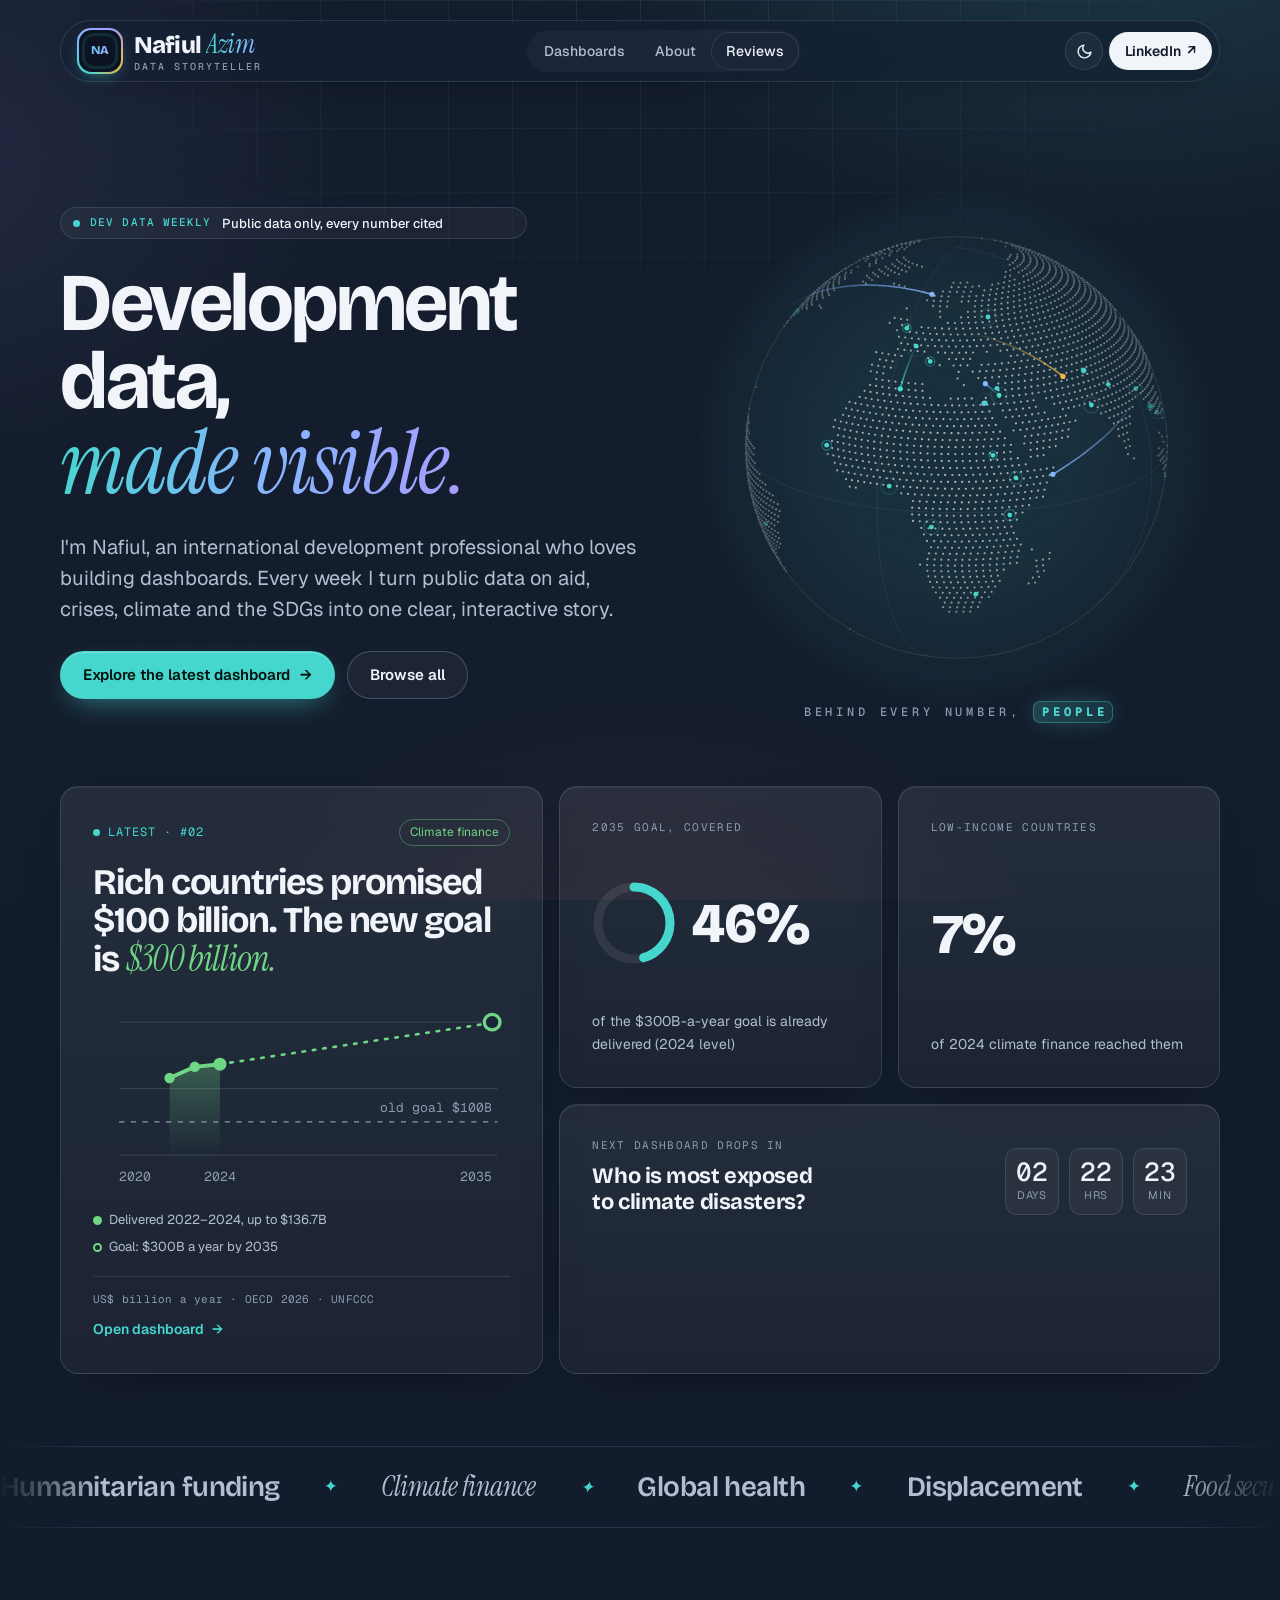
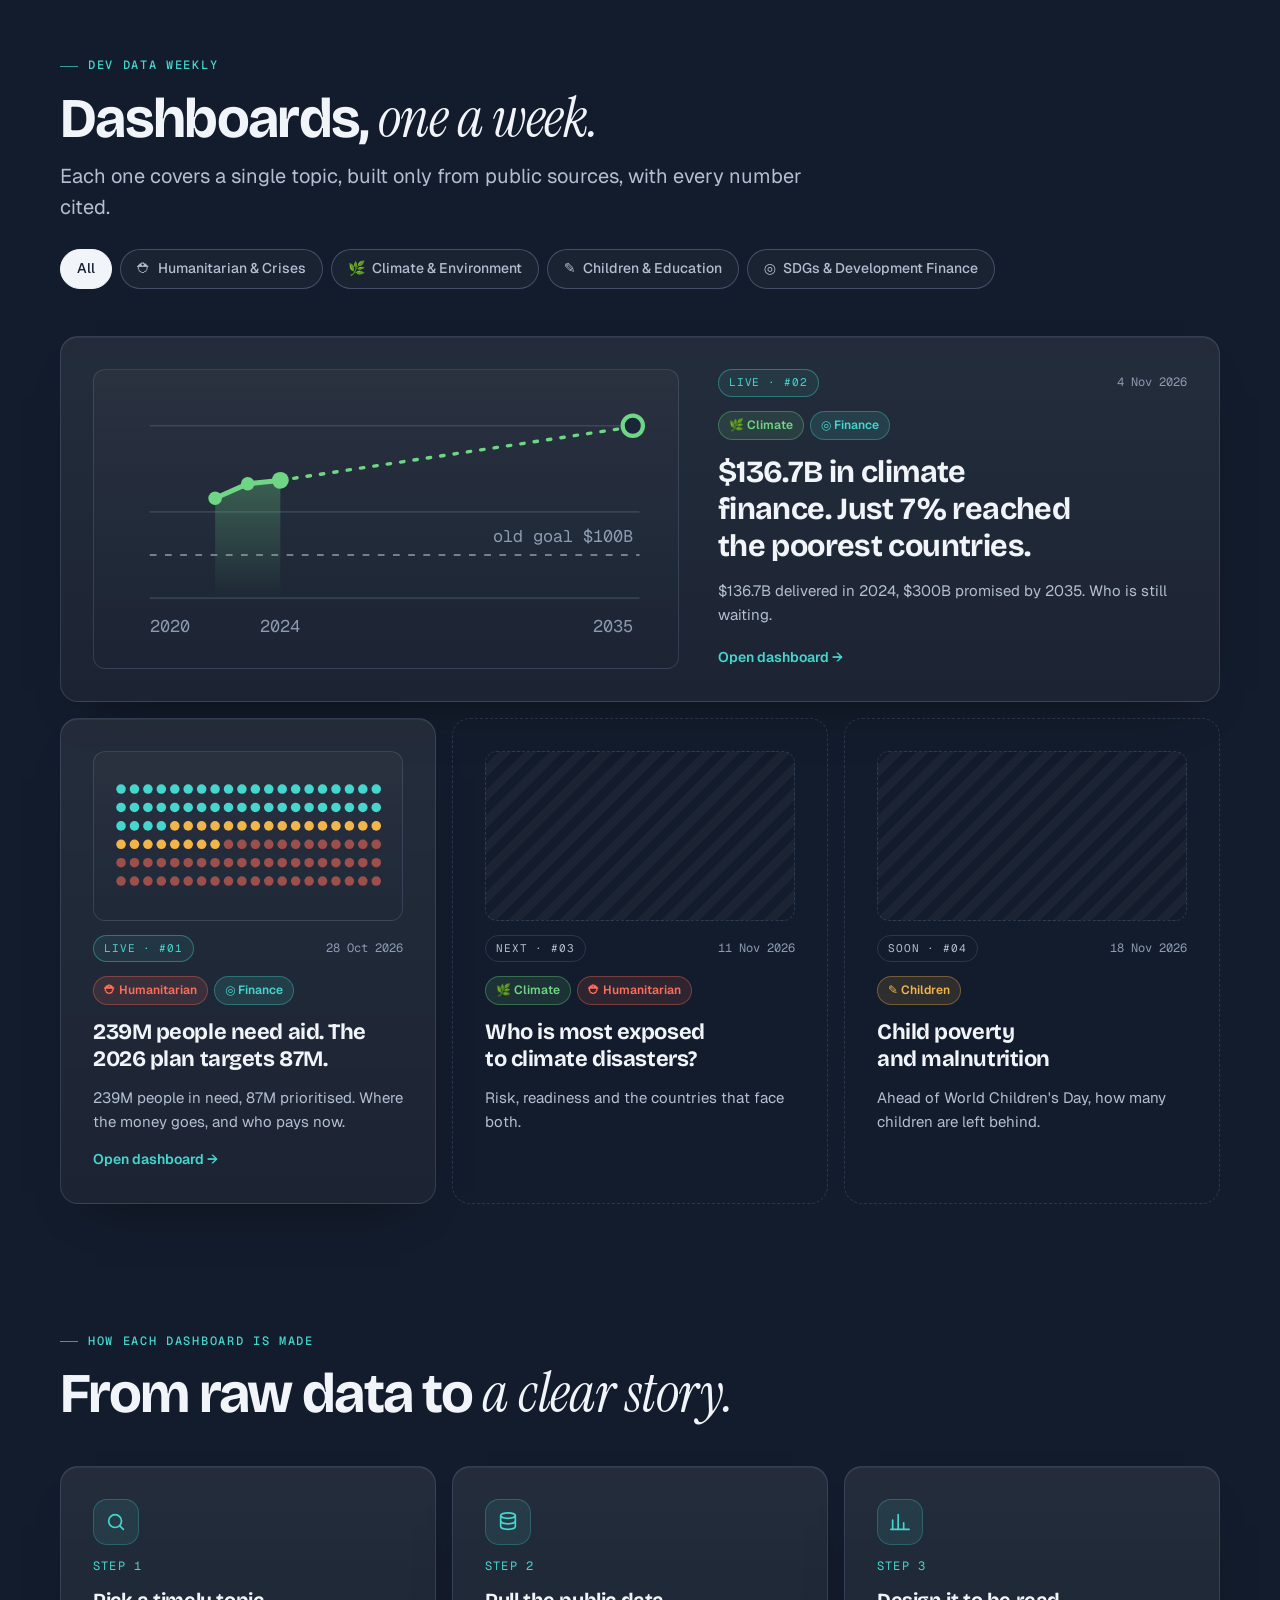
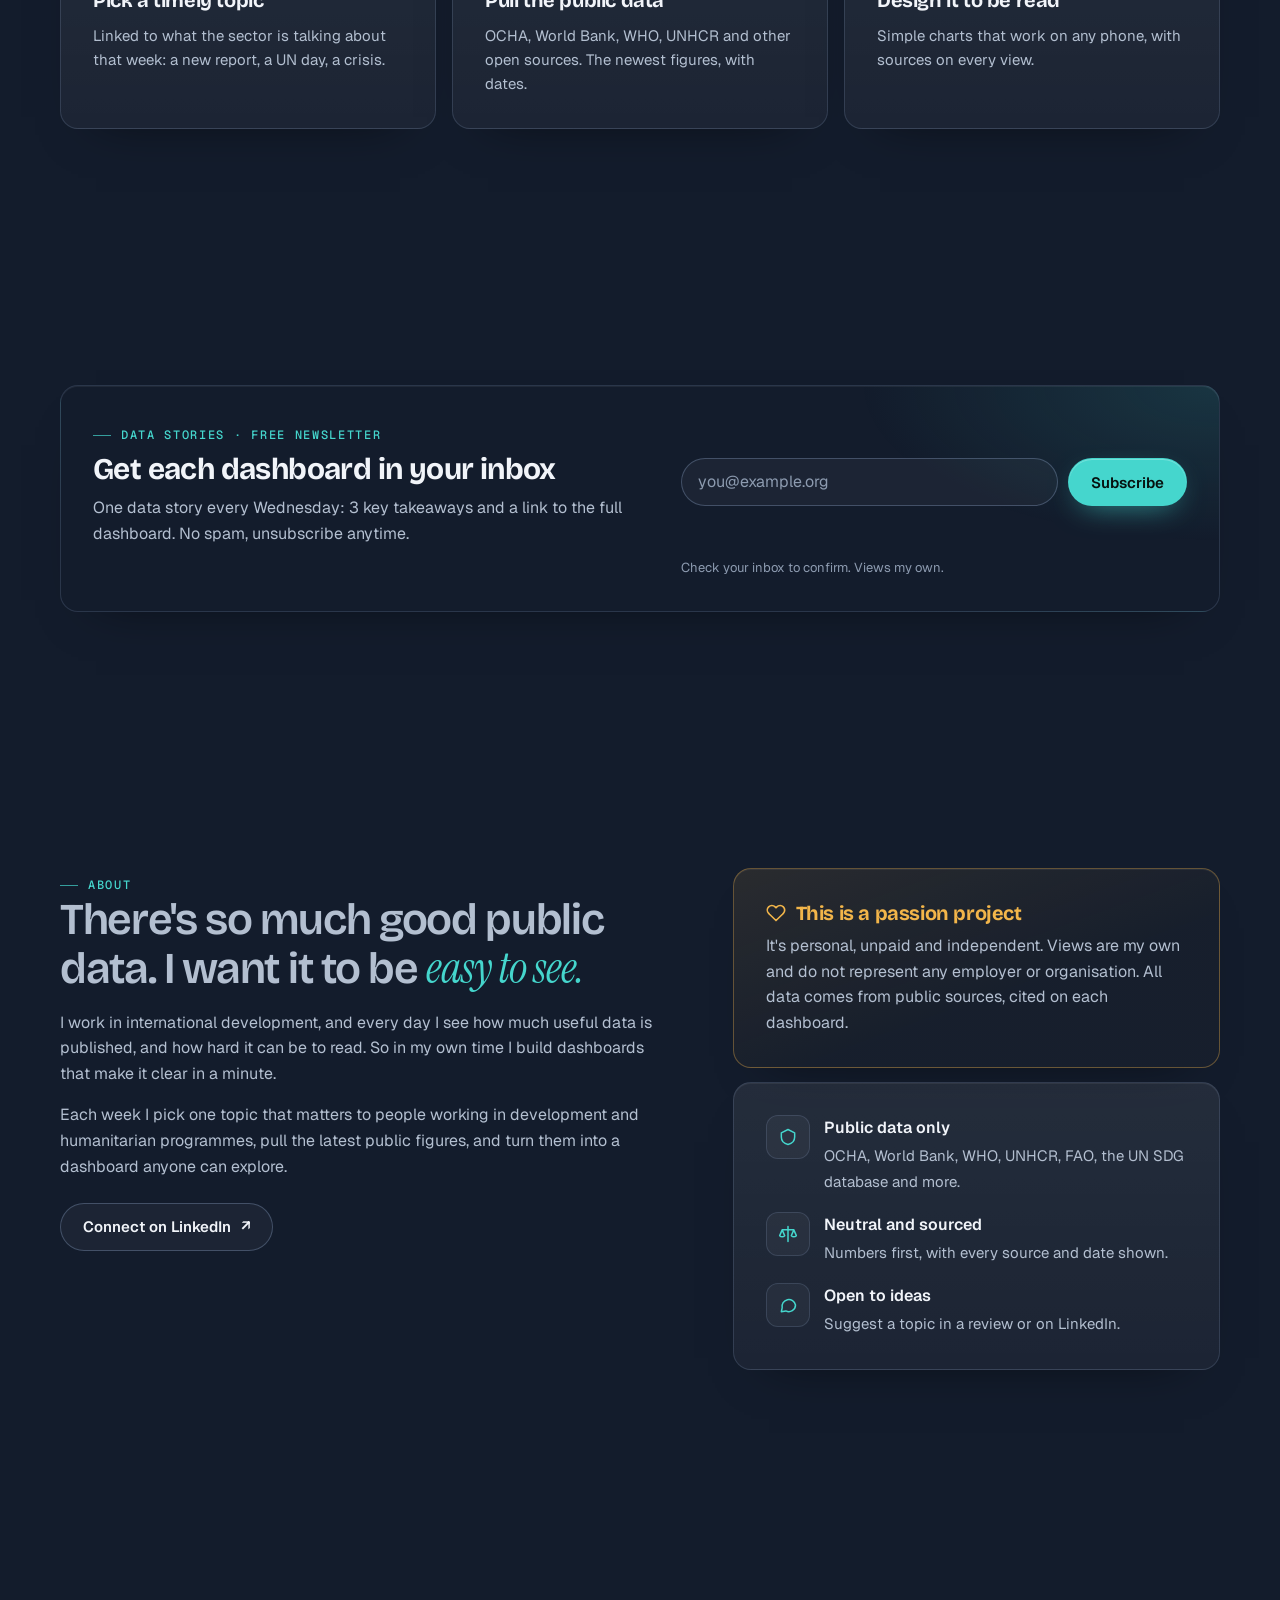
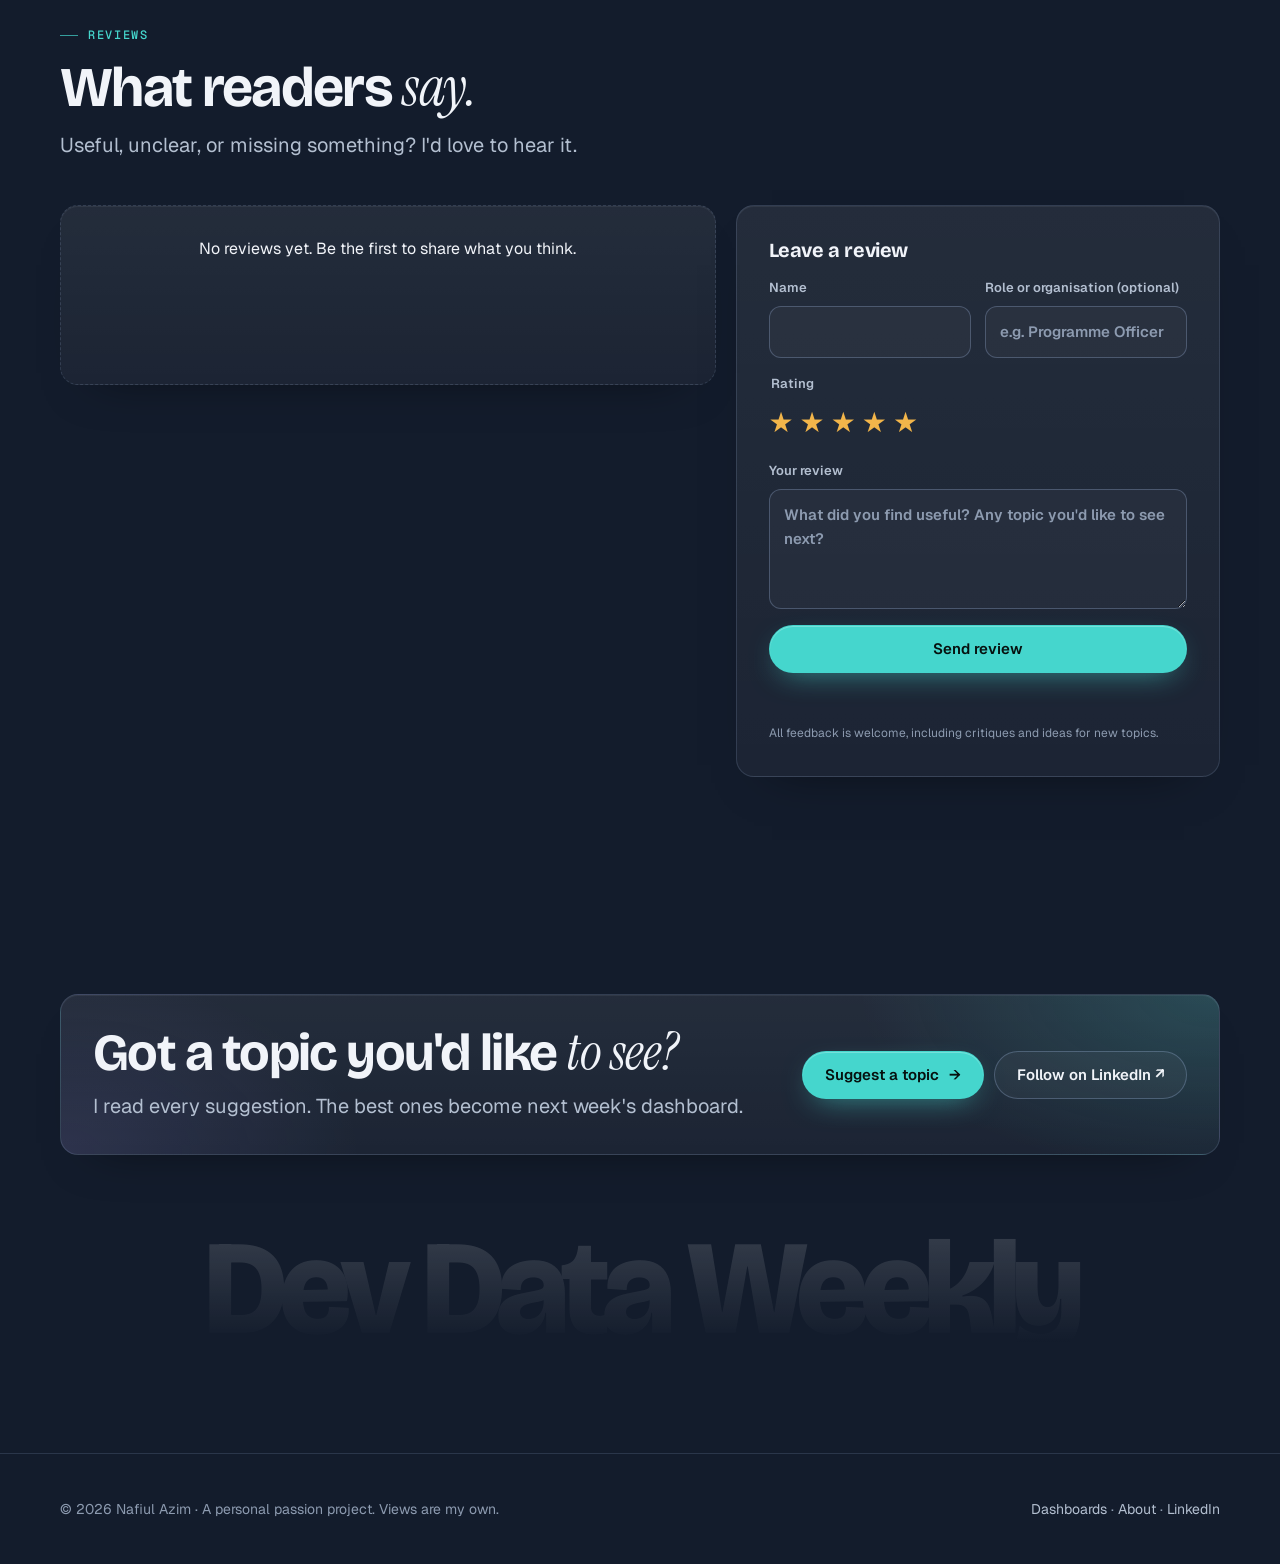
==== index.html @ 7c4d33ea "Make dashboard titles state the finding; new #02 preview image; title rule in README Co-Authored-By:" ====
<!doctype html>
<html lang="en">
<head>
<meta charset="utf-8">
<meta name="viewport" content="width=device-width,initial-scale=1,viewport-fit=cover">
<title>Nafiul Azim · Development Data Storyteller</title>
<link rel="icon" href="/favicon.ico?v=2" sizes="any">
<link rel="icon" href="/assets/icons/favicon.svg?v=2" type="image/svg+xml">
<link rel="icon" href="/assets/icons/favicon-32.png?v=2" type="image/png" sizes="32x32">
<link rel="apple-touch-icon" href="/assets/icons/apple-touch-icon.png?v=2">
<link rel="manifest" href="/site.webmanifest">
<meta name="description" content="Nafiul Azim's passion project: interactive dashboards that turn global development and humanitarian data into clear stories.">
<meta property="og:title" content="Nafiul Azim · Development data, made visible">
<meta property="og:description" content="A passion project: one interactive dashboard every week on global development and humanitarian data.">
<meta property="og:type" content="website">
<meta property="og:url" content="https://nafiulazim.com/">
<link rel="canonical" href="https://nafiulazim.com/">
<meta property="og:site_name" content="Nafiul Azim · Dev Data Weekly">
<meta property="og:image" content="https://nafiulazim.com/assets/og-home.jpg">
<meta property="og:image:type" content="image/jpeg"><meta property="og:image:width" content="2400"><meta property="og:image:height" content="1260">
<meta property="og:image:alt" content="Dev Data Weekly by Nafiul Azim: development data, made visible.">
<meta name="author" content="Nafiul Azim">
<meta name="twitter:card" content="summary_large_image">
<meta name="twitter:title" content="Nafiul Azim · Development data, made visible">
<meta name="twitter:description" content="One interactive dashboard every week on global development and humanitarian data.">
<meta name="twitter:image" content="https://nafiulazim.com/assets/og-home.jpg">
<meta name="theme-color" content="#131c2c">
<script>(function(){var t=null;try{t=localStorage.getItem("theme")}catch(e){}document.documentElement.setAttribute("data-theme",t==="light"?"light":"dark")})()</script>
<link rel="preconnect" href="https://fonts.googleapis.com"><link rel="preconnect" href="https://fonts.gstatic.com" crossorigin>
<link rel="stylesheet" href="https://fonts.googleapis.com/css2?family=Bricolage+Grotesque:opsz,wght@12..96,500;12..96,700;12..96,800&family=Geist:wght@400;500;600;700&family=Geist+Mono:wght@400;500&family=Instrument+Serif:ital@0;1&display=swap">
<link rel="stylesheet" href="/assets/site.css?v=28">
<style>
/* ---------- hero ---------- */
.hero{position:relative;padding-block:clamp(56px,9vw,112px) clamp(40px,6vw,72px)}
#net{position:absolute;inset:0;width:100%;height:100%;z-index:-1;opacity:.5;mask-image:linear-gradient(180deg,#000 40%,transparent);-webkit-mask-image:linear-gradient(180deg,#000 40%,transparent)}
.hero-copy{display:grid;gap:26px;max-width:900px}
.hero h1 .w{display:inline-block;overflow:hidden;vertical-align:top;padding-bottom:.08em;margin-bottom:-.08em}
.hero h1 .w>span{display:inline-block}
.js .hero h1 .w>span{transform:translateY(110%);animation:rise 1.1s var(--ease) forwards;animation-delay:calc(var(--i) * 70ms + 100ms)}
@keyframes rise{to{transform:none}}
.hero h1 .serif{font-size:1.08em;padding-right:.04em}
.js .hero .fade{opacity:0;animation:fadeup .9s var(--ease) forwards;animation-delay:.65s}
.js .hero .fade.f2{animation-delay:.8s}
@keyframes fadeup{from{opacity:0;transform:translateY(14px)}to{opacity:1;transform:none}}
.hero-actions{display:flex;flex-wrap:wrap;gap:12px}
.hero-top{display:grid;grid-template-columns:minmax(0,1.05fr) minmax(0,.95fr);gap:clamp(24px,4vw,56px);align-items:center}
.globe-wrap{margin:0;position:relative;display:grid;gap:10px;justify-items:center}
#globe{width:100%;max-width:560px;aspect-ratio:1}
.globe-wrap figcaption{justify-self:center;text-align:center;font-family:var(--mono);font-size:12px;font-weight:500;letter-spacing:.32em;text-transform:uppercase;margin-top:-18px;padding-left:.32em;
  background:linear-gradient(90deg,var(--dim) 0%,var(--dim) 35%,var(--teal) 45%,var(--sky) 50%,var(--amber) 55%,var(--dim) 65%,var(--dim) 100%);background-size:250% 100%;
  -webkit-background-clip:text;background-clip:text;color:transparent;animation:shimmer 4.5s linear infinite}
.globe-wrap figcaption b{font-weight:700;color:var(--teal);-webkit-text-fill-color:var(--teal);padding:3px 6px 3px 9px;margin-left:2px;border-radius:7px;
  box-shadow:inset 0 0 0 1px rgba(var(--accent-rgb),.35),0 0 22px -6px rgba(var(--accent-rgb),.55);
  background:linear-gradient(90deg,rgba(var(--accent-rgb),.22),rgba(var(--accent-rgb),.12)) no-repeat 0 0/0% 100%;animation:hl 1.1s var(--ease) 1s forwards,glow 3.2s ease-in-out 2.2s infinite}
@keyframes hl{to{background-size:100% 100%}}
@keyframes glow{50%{box-shadow:inset 0 0 0 1px rgba(var(--accent-rgb),.6),0 0 30px -4px rgba(var(--accent-rgb),.75)}}
@media (prefers-reduced-motion:reduce){.globe-wrap figcaption b{background-size:100% 100%}}
@keyframes shimmer{from{background-position:100% 0}to{background-position:-150% 0}}
.ticker-pill{gap:10px;padding:6px 14px 6px 12px}
.tk-label{font-family:var(--mono);font-size:11px;letter-spacing:.1em;text-transform:uppercase;color:var(--teal)}
.ticker{position:relative;display:inline-grid;min-width:min(290px,52vw);height:1.4em;overflow:hidden;color:var(--fg);font-weight:500}
.ticker span{grid-area:1/1;white-space:nowrap;transform:translateY(110%);opacity:0;transition:transform .6s var(--ease),opacity .6s}
.ticker span.on{transform:none;opacity:1}
.ticker span.out{transform:translateY(-110%);opacity:0}
.hero-top h1{font-size:clamp(44px,6.4vw,88px)}
@media (max-width:980px){.hero-top{grid-template-columns:1fr}#globe{max-width:440px}}
@media (max-width:480px){.tk-label{display:none}}

.stamp{display:flex;flex-wrap:wrap;gap:8px}

/* ---------- bento ---------- */
.bento{display:grid;grid-template-columns:1.5fr 1fr 1fr;grid-template-rows:auto auto;gap:16px;margin-top:clamp(40px,6vw,64px)}
.b-main{grid-row:span 2;display:grid;gap:18px;text-decoration:none;transition:transform .45s var(--ease),border-color .3s}
.b-main:hover{transform:translateY(-4px);border-color:rgba(var(--accent-rgb),.45)}
.b-top{display:flex;justify-content:space-between;align-items:center;gap:10px;flex-wrap:wrap}
.b-live{display:inline-flex;align-items:center;gap:8px;font-family:var(--mono);font-size:12px;letter-spacing:.08em;color:var(--teal);text-transform:uppercase}
.b-live .dot{width:7px;height:7px;border-radius:50%;background:var(--teal);animation:ping 2.2s infinite}
.b-cat{font-size:12px;color:var(--muted);border:1px solid var(--line);border-radius:999px;padding:3px 10px}
.b-title{font-family:var(--display);font-size:clamp(26px,3vw,36px);font-weight:700;letter-spacing:-.03em;line-height:1.05}
.b-title em{font-family:var(--serif);font-weight:400;color:var(--coral)}
.dots{display:grid;grid-template-columns:repeat(24,1fr);gap:4px}
.dots i{aspect-ratio:1;border-radius:50%;background:rgba(var(--w),.08)}
.dots i.p{background:var(--teal)}.dots i.t{background:var(--amber)}.dots i.n{background:var(--coral);opacity:.55}
.js .dots i{transform:scale(0);transition:transform .5s var(--spring)}
.js .dots.in i{transform:scale(1)}
.legend{display:flex;flex-wrap:wrap;gap:6px 16px;font-size:13px;color:var(--muted)}
.legend span{display:inline-flex;align-items:center;gap:7px}
.legend i{width:9px;height:9px;border-radius:50%}
.b-foot{display:flex;justify-content:space-between;align-items:center;gap:10px;flex-wrap:wrap;padding-top:14px;border-top:1px solid var(--line)}
.b-go{font-weight:600;font-size:14px;color:var(--teal);display:inline-flex;gap:8px;align-items:center}
.b-main:hover .b-go span{transform:translateX(4px)}
.b-go span{transition:transform .3s var(--ease)}

.acc-green{--a:#2f8a3e;--a-rgb:47,138,62}
@media (prefers-color-scheme:dark){:root:not([data-theme="light"]) .acc-green{--a:#6fd685;--a-rgb:111,214,133}}
:root[data-theme="dark"] .acc-green{--a:#6fd685;--a-rgb:111,214,133}
.acc-coral{--a:var(--coral);--a-rgb:255,110,90}
.b-main .b-title em{color:var(--a,var(--coral))}
.b-main .b-cat{border-color:rgba(var(--a-rgb,0,0,0),.4);color:var(--a,var(--muted))}
.mini{width:100%;height:auto;display:block}
.mini text{font-family:var(--mono);font-size:10px;fill:var(--dim)}
.card .thumb svg{width:100%;height:100%}
.card .thumb svg text{font-family:var(--mono);font-size:10px;fill:var(--dim)}
.tile{display:grid;gap:10px;align-content:space-between;min-height:200px}
.tile .k{font-family:var(--mono);font-size:11px;letter-spacing:.12em;text-transform:uppercase;color:var(--dim)}
.tile .big{font-family:var(--display);font-size:clamp(40px,4.4vw,56px);font-weight:800;letter-spacing:-.04em;line-height:.95;font-variant-numeric:tabular-nums}
.tile p{margin:0;color:var(--muted);font-size:14px}
.ring{display:flex;align-items:center;gap:16px}
.ring svg{width:84px;height:84px;flex:none;transform:rotate(-90deg)}
.ring circle{fill:none;stroke-width:9}
.ring .bg{stroke:rgba(var(--w),.08)}
.ring .fg{stroke:var(--teal);stroke-linecap:round;stroke-dasharray:226.2;stroke-dashoffset:226.2;transition:stroke-dashoffset 1.8s var(--ease) .3s}
.ring.in .fg{stroke-dashoffset:123}
.count{display:flex;gap:10px}
.count div{display:grid;gap:2px;text-align:center;min-width:54px;padding:10px 6px;border-radius:12px;background:rgba(var(--w),.04);border:1px solid var(--line)}
.count b{font-family:var(--mono);font-size:26px;font-weight:500;font-variant-numeric:tabular-nums;line-height:1}
.count small{font-size:11px;color:var(--dim);text-transform:uppercase;letter-spacing:.08em}
.t-next{grid-column:span 2}
.t-next .row{display:flex;justify-content:space-between;align-items:flex-end;gap:16px;flex-wrap:wrap}
.t-next h3{font-size:22px;max-width:22ch}
@media (max-width:980px){.bento{grid-template-columns:1fr 1fr}.b-main{grid-column:span 2;grid-row:auto}.t-next{grid-column:span 2}}
@media (max-width:600px){.bento{grid-template-columns:1fr}.b-main,.t-next{grid-column:auto}.dots{grid-template-columns:repeat(16,1fr)}.tile{min-height:0}}

/* ---------- marquee ---------- */
.marquee{border-block:1px solid var(--line);overflow:hidden;padding-block:18px;mask-image:linear-gradient(90deg,transparent,#000 8%,#000 92%,transparent);-webkit-mask-image:linear-gradient(90deg,transparent,#000 8%,#000 92%,transparent)}
.marquee .track{display:flex;gap:44px;width:max-content;animation:scroll 42s linear infinite}
.marquee:hover .track{animation-play-state:paused}
.marquee span{font-family:var(--display);font-size:clamp(20px,2.4vw,28px);font-weight:600;letter-spacing:-.02em;color:var(--muted);white-space:nowrap;display:inline-flex;align-items:center;gap:44px}
.marquee span::after{content:"✦";font-size:.6em;color:var(--teal)}
.marquee span:nth-child(3n+2){font-family:var(--serif);font-style:italic;font-weight:400}
@keyframes scroll{to{transform:translateX(-50%)}}

/* ---------- process ---------- */
.steps{display:grid;grid-template-columns:repeat(3,1fr);gap:16px;counter-reset:s}
.step{display:grid;gap:12px;align-content:start}
.step .n{font-family:var(--mono);font-size:12px;color:var(--teal);letter-spacing:.1em}
.step .ic{width:46px;height:46px;border-radius:14px;display:grid;place-items:center;background:rgba(var(--accent-rgb),.1);color:var(--teal);border:1px solid rgba(var(--accent-rgb),.25)}
.step .ic svg{width:22px;height:22px}
.step p{margin:0;color:var(--muted);font-size:15px}
@media (max-width:860px){.steps{grid-template-columns:1fr}}

/* ---------- dashboards ---------- */
.cards{display:grid;grid-template-columns:repeat(3,minmax(0,1fr));gap:16px}
.card{display:grid;gap:14px;align-content:start;text-decoration:none;overflow:hidden;transition:transform .45s var(--ease),border-color .3s}
.cards>.card:first-child{grid-column:1 / -1;grid-template-columns:minmax(0,1.25fr) minmax(0,1fr);grid-template-rows:auto auto auto 1fr;column-gap:clamp(20px,3vw,40px);align-items:start}
.cards>.card:first-child .thumb{grid-row:1 / span 5;align-self:stretch}
.cards>.card:first-child h3{font-size:clamp(24px,2.4vw,32px)}
.cards>.card:first-child .thumb{height:auto;min-height:220px;padding:22px}
a.card:hover{transform:translateY(-6px);border-color:rgba(var(--accent-rgb),.45)}
.card .thumb{height:170px;border-radius:12px;background:linear-gradient(180deg,rgba(var(--w),.03),rgba(var(--w),.0));border:1px solid var(--line);position:relative;overflow:hidden;display:flex;align-items:flex-end;gap:8px;padding:16px}
.card .thumb i{flex:1;border-radius:6px 6px 2px 2px;background:linear-gradient(180deg,var(--teal),rgba(var(--accent-rgb),.12));transform-origin:bottom;transition:transform .7s var(--spring)}
a.card:hover .thumb i:nth-child(odd){transform:scaleY(1.07)}
a.card:hover .thumb i:nth-child(even){transform:scaleY(.94)}
.card .meta{display:flex;justify-content:space-between;align-items:center;font-size:12px;gap:10px}
.tag{font-family:var(--mono);font-size:11px;letter-spacing:.08em;text-transform:uppercase;padding:4px 10px;border-radius:999px;border:1px solid var(--line);color:var(--muted)}
.tag.live{color:var(--teal);border-color:rgba(var(--accent-rgb),.4);background:rgba(var(--accent-rgb),.08)}
.card h3{font-size:22px}
.card p{margin:0;color:var(--muted);font-size:15px}
.card.soon{background:transparent;box-shadow:none;border-style:dashed}
.card.soon .thumb{background:repeating-linear-gradient(135deg,transparent 0 9px,rgba(var(--w),.04) 9px 18px);border-style:dashed}
.card .go{font-weight:600;font-size:14px;color:var(--teal)}
@media (max-width:900px){.cards{grid-template-columns:1fr 1fr}}
@media (max-width:700px){.cards{grid-template-columns:1fr}.cards>.card:first-child{grid-template-columns:1fr}.cards>.card:first-child .thumb{grid-row:auto;min-height:0}}

/* ---------- about ---------- */
.about{display:grid;grid-template-columns:1.1fr .9fr;gap:clamp(28px,6vw,80px);align-items:start}
.quote{font-family:var(--display);font-size:clamp(28px,3.6vw,44px);font-weight:600;letter-spacing:-.03em;line-height:1.12;margin:18px 0 26px}
.quote .serif{color:var(--teal)}
.about p{margin:0 0 16px;color:var(--muted);max-width:58ch}
.facts{display:grid;gap:14px}
.fact{display:grid;grid-template-columns:44px 1fr;gap:14px;align-items:start}
.fact .ic{width:44px;height:44px;border-radius:12px;display:grid;place-items:center;background:rgba(var(--w),.04);border:1px solid var(--line);color:var(--teal)}
.fact .ic svg{width:20px;height:20px}
.fact b{display:block;color:var(--fg);font-weight:600;margin-bottom:2px}
.fact span{color:var(--muted);font-size:15px}
.passion{border-color:rgba(242,181,74,.35);background:linear-gradient(160deg,rgba(242,181,74,.10),rgba(242,181,74,.02) 60%)}
.passion h3{color:var(--amber);margin-bottom:8px;display:flex;align-items:center;gap:10px}

/* ---------- reviews ---------- */
.rv-wrap{display:grid;grid-template-columns:1.15fr .85fr;gap:20px;align-items:start}

/* ---------- closing CTA ---------- */
.closing{padding-block:clamp(40px,7vw,90px) clamp(64px,9vw,110px)}
.cta-band{display:grid;grid-template-columns:1fr auto;gap:28px;align-items:center;overflow:hidden;
  background:radial-gradient(600px 300px at 100% 0%,rgba(var(--accent-rgb),.18),transparent 60%),radial-gradient(500px 300px at 0% 100%,rgba(169,155,255,.12),transparent 60%),var(--panel-bg)}
.cta-band h2{font-size:clamp(30px,4.2vw,52px)}
.cta-band .lede{margin-top:12px}
@media (max-width:760px){.cta-band{grid-template-columns:1fr}}
.wordmark{font-family:var(--display);font-weight:800;letter-spacing:-.06em;line-height:.8;font-size:clamp(28px,10.5vw,136px);text-align:center;white-space:nowrap;overflow:hidden;margin-top:clamp(40px,7vw,80px);
  background:linear-gradient(180deg,rgba(var(--w),.14),rgba(var(--w),0));-webkit-background-clip:text;background-clip:text;color:transparent;user-select:none}

@media (max-width:900px){.about,.rv-wrap{grid-template-columns:1fr}}
</style>
</head>
<body>
<div class="bg-glow"></div><div class="bg-grid"></div><div class="bg-grain"></div>

<nav class="nav gut" aria-label="Main">
  <div class="wrap">
    <a class="brand" href="/" aria-label="Nafiul Azim, home"><span class="mark" aria-hidden="true"><span><i>NA</i></span></span><span class="word"><b>Nafiul<em>Azim</em></b><small>Data Storyteller</small></span></a>
    <ul>
      <li><a href="#dashboards">Dashboards</a></li>
      <li><a href="#about">About</a></li>
      <li><a href="#reviews">Reviews</a></li>
    </ul>
    <div class="nav-right"><button class="theme-btn" id="theme-btn" type="button" aria-label="Switch light or dark mode"><svg class="moon" viewBox="0 0 24 24" fill="none" stroke="currentColor" stroke-width="2" stroke-linecap="round" stroke-linejoin="round"><path d="M21 12.8A9 9 0 1 1 11.2 3a7 7 0 0 0 9.8 9.8z"/></svg><svg class="sun" viewBox="0 0 24 24" fill="none" stroke="currentColor" stroke-width="2" stroke-linecap="round"><circle cx="12" cy="12" r="4"/><path d="M12 2v2M12 20v2M4.9 4.9l1.4 1.4M17.7 17.7l1.4 1.4M2 12h2M20 12h2M4.9 19.1l1.4-1.4M17.7 6.3l1.4-1.4"/></svg></button><a class="cta" href="https://www.linkedin.com/in/nafiulazimsiam/" target="_blank" rel="noopener">LinkedIn <span aria-hidden="true">↗</span></a></div>
  </div>
</nav>

<header class="hero gut">
  <div class="wrap">
    <div class="hero-top">
    <div class="hero-copy">
      <div class="stamp fade"><span class="pill ticker-pill"><span class="dot"></span><span class="tk-label">Dev Data Weekly</span><span class="ticker" id="ticker" aria-live="off"><span>One new dashboard every week</span><span>Public data only, every number cited</span><span>Aid, climate, health and the SDGs</span><span>Built to read on any screen</span></span></span></div>
      <h1 aria-label="Development data, made visible.">
        <span class="w" style="--i:0"><span>Development</span></span>
        <span class="w" style="--i:1"><span>data,</span></span>
        <span class="w" style="--i:2"><span class="serif grad">made visible.</span></span>
      </h1>
      <p class="lede fade">I'm Nafiul, an international development professional who loves building dashboards. Every week I turn public data on aid, crises, climate and the SDGs into one clear, interactive story.</p>
      <div class="hero-actions fade f2">
        <a class="btn btn-primary" href="/devdataweekly/issues/2026-11-04-climate-finance/">Explore the latest dashboard <span class="arr">→</span></a>
        <a class="btn btn-ghost" href="#dashboards">Browse all</a>
      </div>
    </div>
    <figure class="globe-wrap fade f2" aria-label="Behind every number, people: a globe with data flowing between regions">
      <canvas id="globe" role="img" aria-label="A rotating globe with data flowing between cities across every region."></canvas>
      <figcaption>Behind every number, <b>people</b></figcaption>
    </figure>
    </div>

    <div class="bento">
      <a class="panel b-main acc-green reveal" href="/devdataweekly/issues/2026-11-04-climate-finance/" aria-label="Open the latest dashboard: rich countries delivered $136.7 billion in climate finance; the poorest got 7%">
        <div class="b-top"><span class="b-live"><span class="dot"></span>Latest · #02</span><span class="b-cat">Climate finance</span></div>
        <div class="b-title">Rich countries promised $100 billion. The new goal is <em>$300 billion.</em></div>
        <svg class="mini" viewBox="0 0 320 150" aria-hidden="true">
          <defs><linearGradient id="hg" x1="0" y1="0" x2="0" y2="1"><stop offset="0" stop-color="var(--a)" stop-opacity=".3"/><stop offset="1" stop-color="var(--a)" stop-opacity="0"/></linearGradient></defs>
          <line x1="20" x2="310" y1="20" y2="20" stroke="var(--line)"/><line x1="20" x2="310" y1="71" y2="71" stroke="var(--line)"/><line x1="20" x2="310" y1="122" y2="122" stroke="var(--line)"/>
          <line x1="20" x2="310" y1="96.5" y2="96.5" stroke="var(--dim)" stroke-dasharray="4 5"/>
          <path d="M58.7,122 L58.7,62.9 L78,54.3 L97.3,52.3 L97.3,122 Z" fill="url(#hg)"/>
          <path d="M58.7,62.9 L78,54.3 L97.3,52.3" fill="none" stroke="var(--a)" stroke-width="3" stroke-linejoin="round"/>
          <path d="M97.3,52.3 L310,20" fill="none" stroke="var(--a)" stroke-width="2" stroke-dasharray="2 6" stroke-linecap="round"/>
          <circle cx="58.7" cy="62.9" r="4" fill="var(--a)"/><circle cx="78" cy="54.3" r="4" fill="var(--a)"/><circle cx="97.3" cy="52.3" r="5" fill="var(--a)"/>
          <circle cx="306" cy="20" r="6" fill="var(--ink-2)" stroke="var(--a)" stroke-width="2.5"/>
          <text x="20" y="142">2020</text><text x="97" y="142" text-anchor="middle">2024</text><text x="306" y="142" text-anchor="end">2035</text>
          <text x="306" y="89" text-anchor="end">old goal $100B</text>
        </svg>
        <div class="legend"><span><i style="background:var(--a)"></i>Delivered 2022–2024, up to $136.7B</span><span><i style="background:transparent;border:2px solid var(--a)"></i>Goal: $300B a year by 2035</span></div>
        <div class="b-foot"><span class="src">US$ billion a year · OECD 2026 · UNFCCC</span><span class="b-go">Open dashboard <span>→</span></span></div>
      </a>

      <div class="panel tile reveal d1">
        <span class="k">2035 goal, covered</span>
        <div class="ring" id="ring" data-anim>
          <svg viewBox="0 0 84 84" aria-hidden="true"><circle class="bg" cx="42" cy="42" r="36"/><circle class="fg" cx="42" cy="42" r="36"/></svg>
          <div class="big"><span data-count="46" data-suffix="%">46%</span></div>
        </div>
        <p>of the $300B-a-year goal is already delivered (2024 level)</p>
      </div>

      <div class="panel tile reveal d2">
        <span class="k">Low-income countries</span>
        <div class="big"><span data-count="7" data-suffix="%">7%</span></div>
        <p>of 2024 climate finance reached them</p>
      </div>

      <div class="panel tile t-next reveal d3">
        <div class="row">
          <div style="display:grid;gap:8px">
            <span class="k">Next dashboard drops in</span>
            <h3>Who is most exposed to climate disasters?</h3>
          </div>
          <div class="count" data-next-drop data-latest="2026-11-04" aria-label="Time until the next dashboard">
            <div><b data-d>--</b><small>days</small></div>
            <div><b data-h>--</b><small>hrs</small></div>
            <div><b data-m>--</b><small>min</small></div>
          </div>
        </div>
      </div>
    </div>
  </div>
</header>

<div class="marquee" aria-label="Topics covered">
  <div class="track">
    <span>Humanitarian funding</span><span>Climate finance</span><span>Global health</span><span>Displacement</span><span>Food security</span><span>Gender equality</span><span>The SDGs</span><span>Education</span><span>Child poverty</span>
    <span aria-hidden="true">Humanitarian funding</span><span aria-hidden="true">Climate finance</span><span aria-hidden="true">Global health</span><span aria-hidden="true">Displacement</span><span aria-hidden="true">Food security</span><span aria-hidden="true">Gender equality</span><span aria-hidden="true">The SDGs</span><span aria-hidden="true">Education</span><span aria-hidden="true">Child poverty</span>
  </div>
</div>

<section id="dashboards" class="gut">
  <div class="wrap">
    <div class="sec-head reveal"><span class="eyebrow">Dev Data Weekly</span><h2>Dashboards, <span class="serif">one a week.</span></h2><p class="lede">Each one covers a single topic, built only from public sources, with every number cited.</p></div>
    <div class="ftbar" id="topic-filter" role="toolbar" aria-label="Filter by theme"></div><p class="topic-status" id="topic-status" role="status"></p>
    <div class="cards">
      <!-- NEW ISSUES GO FIRST: copy one <a class="panel card"> block -->
      <a class="panel card acc-green reveal" data-topics="climate finance" href="/devdataweekly/issues/2026-11-04-climate-finance/">
        <div class="thumb acc-green" aria-hidden="true"><svg viewBox="0 0 320 150" aria-hidden="true">
          <defs><linearGradient id="hg2" x1="0" y1="0" x2="0" y2="1"><stop offset="0" stop-color="var(--a)" stop-opacity=".3"/><stop offset="1" stop-color="var(--a)" stop-opacity="0"/></linearGradient></defs>
          <line x1="20" x2="310" y1="20" y2="20" stroke="var(--line)"/><line x1="20" x2="310" y1="71" y2="71" stroke="var(--line)"/><line x1="20" x2="310" y1="122" y2="122" stroke="var(--line)"/>
          <line x1="20" x2="310" y1="96.5" y2="96.5" stroke="var(--dim)" stroke-dasharray="4 5"/>
          <path d="M58.7,122 L58.7,62.9 L78,54.3 L97.3,52.3 L97.3,122 Z" fill="url(#hg2)"/>
          <path d="M58.7,62.9 L78,54.3 L97.3,52.3" fill="none" stroke="var(--a)" stroke-width="3" stroke-linejoin="round"/>
          <path d="M97.3,52.3 L310,20" fill="none" stroke="var(--a)" stroke-width="2" stroke-dasharray="2 6" stroke-linecap="round"/>
          <circle cx="58.7" cy="62.9" r="4" fill="var(--a)"/><circle cx="78" cy="54.3" r="4" fill="var(--a)"/><circle cx="97.3" cy="52.3" r="5" fill="var(--a)"/>
          <circle cx="306" cy="20" r="6" fill="var(--ink-2)" stroke="var(--a)" stroke-width="2.5"/>
          <text x="20" y="142">2020</text><text x="97" y="142" text-anchor="middle">2024</text><text x="306" y="142" text-anchor="end">2035</text>
          <text x="306" y="89" text-anchor="end">old goal $100B</text>
        </svg></div>
        <div class="meta"><span class="tag live">Live · #02</span><span class="mono" style="color:var(--dim)">4 Nov 2026</span></div><div class="tags"><span class="ttag t-climate">🌿 Climate</span><span class="ttag t-finance">◎ Finance</span></div>
        <h3>$136.7B in climate finance. Just 7% reached the poorest countries.</h3>
        <p>$136.7B delivered in 2024, $300B promised by 2035. Who is still waiting.</p>
        <span class="go">Open dashboard →</span>
      </a>
      <a class="panel card reveal" data-topics="humanitarian finance" href="/devdataweekly/issues/2026-10-28-aid-gap/">
        <div class="thumb" aria-hidden="true"><svg viewBox="0 0 300 130" preserveAspectRatio="xMidYMid meet"><circle cx="12.0" cy="14" r="5.2" fill="var(--teal)"/><circle cx="26.6" cy="14" r="5.2" fill="var(--teal)"/><circle cx="41.2" cy="14" r="5.2" fill="var(--teal)"/><circle cx="55.8" cy="14" r="5.2" fill="var(--teal)"/><circle cx="70.4" cy="14" r="5.2" fill="var(--teal)"/><circle cx="85.0" cy="14" r="5.2" fill="var(--teal)"/><circle cx="99.6" cy="14" r="5.2" fill="var(--teal)"/><circle cx="114.2" cy="14" r="5.2" fill="var(--teal)"/><circle cx="128.8" cy="14" r="5.2" fill="var(--teal)"/><circle cx="143.4" cy="14" r="5.2" fill="var(--teal)"/><circle cx="158.0" cy="14" r="5.2" fill="var(--teal)"/><circle cx="172.6" cy="14" r="5.2" fill="var(--teal)"/><circle cx="187.2" cy="14" r="5.2" fill="var(--teal)"/><circle cx="201.8" cy="14" r="5.2" fill="var(--teal)"/><circle cx="216.4" cy="14" r="5.2" fill="var(--teal)"/><circle cx="231.0" cy="14" r="5.2" fill="var(--teal)"/><circle cx="245.6" cy="14" r="5.2" fill="var(--teal)"/><circle cx="260.2" cy="14" r="5.2" fill="var(--teal)"/><circle cx="274.8" cy="14" r="5.2" fill="var(--teal)"/><circle cx="289.4" cy="14" r="5.2" fill="var(--teal)"/><circle cx="12.0" cy="34" r="5.2" fill="var(--teal)"/><circle cx="26.6" cy="34" r="5.2" fill="var(--teal)"/><circle cx="41.2" cy="34" r="5.2" fill="var(--teal)"/><circle cx="55.8" cy="34" r="5.2" fill="var(--teal)"/><circle cx="70.4" cy="34" r="5.2" fill="var(--teal)"/><circle cx="85.0" cy="34" r="5.2" fill="var(--teal)"/><circle cx="99.6" cy="34" r="5.2" fill="var(--teal)"/><circle cx="114.2" cy="34" r="5.2" fill="var(--teal)"/><circle cx="128.8" cy="34" r="5.2" fill="var(--teal)"/><circle cx="143.4" cy="34" r="5.2" fill="var(--teal)"/><circle cx="158.0" cy="34" r="5.2" fill="var(--teal)"/><circle cx="172.6" cy="34" r="5.2" fill="var(--teal)"/><circle cx="187.2" cy="34" r="5.2" fill="var(--teal)"/><circle cx="201.8" cy="34" r="5.2" fill="var(--teal)"/><circle cx="216.4" cy="34" r="5.2" fill="var(--teal)"/><circle cx="231.0" cy="34" r="5.2" fill="var(--teal)"/><circle cx="245.6" cy="34" r="5.2" fill="var(--teal)"/><circle cx="260.2" cy="34" r="5.2" fill="var(--teal)"/><circle cx="274.8" cy="34" r="5.2" fill="var(--teal)"/><circle cx="289.4" cy="34" r="5.2" fill="var(--teal)"/><circle cx="12.0" cy="54" r="5.2" fill="var(--teal)"/><circle cx="26.6" cy="54" r="5.2" fill="var(--teal)"/><circle cx="41.2" cy="54" r="5.2" fill="var(--teal)"/><circle cx="55.8" cy="54" r="5.2" fill="var(--teal)"/><circle cx="70.4" cy="54" r="5.2" fill="var(--amber)"/><circle cx="85.0" cy="54" r="5.2" fill="var(--amber)"/><circle cx="99.6" cy="54" r="5.2" fill="var(--amber)"/><circle cx="114.2" cy="54" r="5.2" fill="var(--amber)"/><circle cx="128.8" cy="54" r="5.2" fill="var(--amber)"/><circle cx="143.4" cy="54" r="5.2" fill="var(--amber)"/><circle cx="158.0" cy="54" r="5.2" fill="var(--amber)"/><circle cx="172.6" cy="54" r="5.2" fill="var(--amber)"/><circle cx="187.2" cy="54" r="5.2" fill="var(--amber)"/><circle cx="201.8" cy="54" r="5.2" fill="var(--amber)"/><circle cx="216.4" cy="54" r="5.2" fill="var(--amber)"/><circle cx="231.0" cy="54" r="5.2" fill="var(--amber)"/><circle cx="245.6" cy="54" r="5.2" fill="var(--amber)"/><circle cx="260.2" cy="54" r="5.2" fill="var(--amber)"/><circle cx="274.8" cy="54" r="5.2" fill="var(--amber)"/><circle cx="289.4" cy="54" r="5.2" fill="var(--amber)"/><circle cx="12.0" cy="74" r="5.2" fill="var(--amber)"/><circle cx="26.6" cy="74" r="5.2" fill="var(--amber)"/><circle cx="41.2" cy="74" r="5.2" fill="var(--amber)"/><circle cx="55.8" cy="74" r="5.2" fill="var(--amber)"/><circle cx="70.4" cy="74" r="5.2" fill="var(--amber)"/><circle cx="85.0" cy="74" r="5.2" fill="var(--amber)"/><circle cx="99.6" cy="74" r="5.2" fill="var(--amber)"/><circle cx="114.2" cy="74" r="5.2" fill="var(--amber)"/><circle cx="128.8" cy="74" r="5.2" fill="var(--coral)" fill-opacity=".55"/><circle cx="143.4" cy="74" r="5.2" fill="var(--coral)" fill-opacity=".55"/><circle cx="158.0" cy="74" r="5.2" fill="var(--coral)" fill-opacity=".55"/><circle cx="172.6" cy="74" r="5.2" fill="var(--coral)" fill-opacity=".55"/><circle cx="187.2" cy="74" r="5.2" fill="var(--coral)" fill-opacity=".55"/><circle cx="201.8" cy="74" r="5.2" fill="var(--coral)" fill-opacity=".55"/><circle cx="216.4" cy="74" r="5.2" fill="var(--coral)" fill-opacity=".55"/><circle cx="231.0" cy="74" r="5.2" fill="var(--coral)" fill-opacity=".55"/><circle cx="245.6" cy="74" r="5.2" fill="var(--coral)" fill-opacity=".55"/><circle cx="260.2" cy="74" r="5.2" fill="var(--coral)" fill-opacity=".55"/><circle cx="274.8" cy="74" r="5.2" fill="var(--coral)" fill-opacity=".55"/><circle cx="289.4" cy="74" r="5.2" fill="var(--coral)" fill-opacity=".55"/><circle cx="12.0" cy="94" r="5.2" fill="var(--coral)" fill-opacity=".55"/><circle cx="26.6" cy="94" r="5.2" fill="var(--coral)" fill-opacity=".55"/><circle cx="41.2" cy="94" r="5.2" fill="var(--coral)" fill-opacity=".55"/><circle cx="55.8" cy="94" r="5.2" fill="var(--coral)" fill-opacity=".55"/><circle cx="70.4" cy="94" r="5.2" fill="var(--coral)" fill-opacity=".55"/><circle cx="85.0" cy="94" r="5.2" fill="var(--coral)" fill-opacity=".55"/><circle cx="99.6" cy="94" r="5.2" fill="var(--coral)" fill-opacity=".55"/><circle cx="114.2" cy="94" r="5.2" fill="var(--coral)" fill-opacity=".55"/><circle cx="128.8" cy="94" r="5.2" fill="var(--coral)" fill-opacity=".55"/><circle cx="143.4" cy="94" r="5.2" fill="var(--coral)" fill-opacity=".55"/><circle cx="158.0" cy="94" r="5.2" fill="var(--coral)" fill-opacity=".55"/><circle cx="172.6" cy="94" r="5.2" fill="var(--coral)" fill-opacity=".55"/><circle cx="187.2" cy="94" r="5.2" fill="var(--coral)" fill-opacity=".55"/><circle cx="201.8" cy="94" r="5.2" fill="var(--coral)" fill-opacity=".55"/><circle cx="216.4" cy="94" r="5.2" fill="var(--coral)" fill-opacity=".55"/><circle cx="231.0" cy="94" r="5.2" fill="var(--coral)" fill-opacity=".55"/><circle cx="245.6" cy="94" r="5.2" fill="var(--coral)" fill-opacity=".55"/><circle cx="260.2" cy="94" r="5.2" fill="var(--coral)" fill-opacity=".55"/><circle cx="274.8" cy="94" r="5.2" fill="var(--coral)" fill-opacity=".55"/><circle cx="289.4" cy="94" r="5.2" fill="var(--coral)" fill-opacity=".55"/><circle cx="12.0" cy="114" r="5.2" fill="var(--coral)" fill-opacity=".55"/><circle cx="26.6" cy="114" r="5.2" fill="var(--coral)" fill-opacity=".55"/><circle cx="41.2" cy="114" r="5.2" fill="var(--coral)" fill-opacity=".55"/><circle cx="55.8" cy="114" r="5.2" fill="var(--coral)" fill-opacity=".55"/><circle cx="70.4" cy="114" r="5.2" fill="var(--coral)" fill-opacity=".55"/><circle cx="85.0" cy="114" r="5.2" fill="var(--coral)" fill-opacity=".55"/><circle cx="99.6" cy="114" r="5.2" fill="var(--coral)" fill-opacity=".55"/><circle cx="114.2" cy="114" r="5.2" fill="var(--coral)" fill-opacity=".55"/><circle cx="128.8" cy="114" r="5.2" fill="var(--coral)" fill-opacity=".55"/><circle cx="143.4" cy="114" r="5.2" fill="var(--coral)" fill-opacity=".55"/><circle cx="158.0" cy="114" r="5.2" fill="var(--coral)" fill-opacity=".55"/><circle cx="172.6" cy="114" r="5.2" fill="var(--coral)" fill-opacity=".55"/><circle cx="187.2" cy="114" r="5.2" fill="var(--coral)" fill-opacity=".55"/><circle cx="201.8" cy="114" r="5.2" fill="var(--coral)" fill-opacity=".55"/><circle cx="216.4" cy="114" r="5.2" fill="var(--coral)" fill-opacity=".55"/><circle cx="231.0" cy="114" r="5.2" fill="var(--coral)" fill-opacity=".55"/><circle cx="245.6" cy="114" r="5.2" fill="var(--coral)" fill-opacity=".55"/><circle cx="260.2" cy="114" r="5.2" fill="var(--coral)" fill-opacity=".55"/><circle cx="274.8" cy="114" r="5.2" fill="var(--coral)" fill-opacity=".55"/><circle cx="289.4" cy="114" r="5.2" fill="var(--coral)" fill-opacity=".55"/></svg></div>
        <div class="meta"><span class="tag live">Live · #01</span><span class="mono" style="color:var(--dim)">28 Oct 2026</span></div><div class="tags"><span class="ttag t-humanitarian">⛑ Humanitarian</span><span class="ttag t-finance">◎ Finance</span></div>
        <h3>239M people need aid. The 2026 plan targets 87M.</h3>
        <p>239M people in need, 87M prioritised. Where the money goes, and who pays now.</p>
        <span class="go">Open dashboard →</span>
      </a>
      <div data-topics="climate humanitarian" class="panel card soon reveal d1">
        <div class="thumb" aria-hidden="true"></div>
        <div class="meta"><span class="tag">Next · #03</span><span class="mono" style="color:var(--dim)">11 Nov 2026</span></div><div class="tags"><span class="ttag t-climate">🌿 Climate</span><span class="ttag t-humanitarian">⛑ Humanitarian</span></div>
        <h3>Who is most exposed to climate disasters?</h3>
        <p>Risk, readiness and the countries that face both.</p>
      </div>
      <div data-topics="children" class="panel card soon reveal d2">
        <div class="thumb" aria-hidden="true"></div>
        <div class="meta"><span class="tag">Soon · #04</span><span class="mono" style="color:var(--dim)">18 Nov 2026</span></div><div class="tags"><span class="ttag t-children">✎ Children</span></div>
        <h3>Child poverty and malnutrition</h3>
        <p>Ahead of World Children's Day, how many children are left behind.</p>
      </div>
    </div>
  </div>
</section>

<section class="gut" style="padding-top:0">
  <div class="wrap">
    <div class="sec-head reveal"><span class="eyebrow">How each dashboard is made</span><h2>From raw data to <span class="serif">a clear story.</span></h2></div>
    <div class="steps">
      <div class="panel step reveal"><div class="ic"><svg viewBox="0 0 24 24" fill="none" stroke="currentColor" stroke-width="1.8" stroke-linecap="round" stroke-linejoin="round"><circle cx="11" cy="11" r="7"/><path d="m20 20-3.5-3.5"/></svg></div><span class="n">STEP 1</span><h3>Pick a timely topic</h3><p>Linked to what the sector is talking about that week: a new report, a UN day, a crisis.</p></div>
      <div class="panel step reveal d1"><div class="ic"><svg viewBox="0 0 24 24" fill="none" stroke="currentColor" stroke-width="1.8" stroke-linecap="round" stroke-linejoin="round"><ellipse cx="12" cy="5" rx="8" ry="3"/><path d="M4 5v6c0 1.7 3.6 3 8 3s8-1.3 8-3V5"/><path d="M4 11v6c0 1.7 3.6 3 8 3s8-1.3 8-3v-6"/></svg></div><span class="n">STEP 2</span><h3>Pull the public data</h3><p>OCHA, World Bank, WHO, UNHCR and other open sources. The newest figures, with dates.</p></div>
      <div class="panel step reveal d2"><div class="ic"><svg viewBox="0 0 24 24" fill="none" stroke="currentColor" stroke-width="1.8" stroke-linecap="round" stroke-linejoin="round"><path d="M4 20V10M10 20V4M16 20v-7M22 20H2"/></svg></div><span class="n">STEP 3</span><h3>Design it to be read</h3><p>Simple charts that work on any phone, with sources on every view.</p></div>
    </div>
  </div>
</section>

<section data-subscribe></section>
<section id="about" class="gut">
  <div class="wrap about">
    <div class="reveal">
      <span class="eyebrow">About</span>
      <p class="quote">There's so much good public data. I want it to be <span class="serif">easy to see.</span></p>
      <p>I work in international development, and every day I see how much useful data is published, and how hard it can be to read. So in my own time I build dashboards that make it clear in a minute.</p>
      <p>Each week I pick one topic that matters to people working in development and humanitarian programmes, pull the latest public figures, and turn them into a dashboard anyone can explore.</p>
      <p style="margin-top:24px"><a class="btn btn-ghost" href="https://www.linkedin.com/in/nafiulazimsiam/" target="_blank" rel="noopener">Connect on LinkedIn <span class="arr">↗</span></a></p>
    </div>
    <div class="facts">
      <div class="panel passion reveal d1">
        <h3><svg width="20" height="20" viewBox="0 0 24 24" fill="none" stroke="currentColor" stroke-width="2" stroke-linecap="round" stroke-linejoin="round" aria-hidden="true"><path d="M20.8 4.6a5.5 5.5 0 0 0-7.8 0L12 5.7l-1-1.1a5.5 5.5 0 0 0-7.8 7.8l1 1.1L12 21l7.8-7.5 1-1.1a5.5 5.5 0 0 0 0-7.8z"/></svg>This is a passion project</h3>
        <p style="margin:0;color:var(--muted)">It's personal, unpaid and independent. Views are my own and do not represent any employer or organisation. All data comes from public sources, cited on each dashboard.</p>
      </div>
      <div class="panel reveal d2" style="display:grid;gap:18px">
        <div class="fact"><span class="ic"><svg viewBox="0 0 24 24" fill="none" stroke="currentColor" stroke-width="1.8" stroke-linecap="round" stroke-linejoin="round"><path d="M12 3l8 4v5c0 5-3.5 8-8 9-4.5-1-8-4-8-9V7z"/></svg></span><div><b>Public data only</b><span>OCHA, World Bank, WHO, UNHCR, FAO, the UN SDG database and more.</span></div></div>
        <div class="fact"><span class="ic"><svg viewBox="0 0 24 24" fill="none" stroke="currentColor" stroke-width="1.8" stroke-linecap="round" stroke-linejoin="round"><path d="M12 3v18M5 7h14M5 7l-3 7a4 4 0 0 0 6 0zM19 7l-3 7a4 4 0 0 0 6 0z"/></svg></span><div><b>Neutral and sourced</b><span>Numbers first, with every source and date shown.</span></div></div>
        <div class="fact"><span class="ic"><svg viewBox="0 0 24 24" fill="none" stroke="currentColor" stroke-width="1.8" stroke-linecap="round" stroke-linejoin="round"><path d="M21 12a8 8 0 0 1-11.6 7.1L4 20l1-4.6A8 8 0 1 1 21 12z"/></svg></span><div><b>Open to ideas</b><span>Suggest a topic in a review or on LinkedIn.</span></div></div>
      </div>
    </div>
  </div>
</section>

<section id="reviews" class="gut">
  <div class="wrap">
    <div class="sec-head reveal"><span class="eyebrow">Reviews</span><h2>What readers <span class="serif">say.</span></h2><p class="lede">Useful, unclear, or missing something? I'd love to hear it.</p></div>
    <div class="rv-wrap">
      <div class="reviews-grid" id="reviews-list">
        <div class="panel review review-empty reveal"><p>No reviews yet. Be the first to share what you think.</p></div>
      </div>
      <form class="panel rv reveal d1" id="review-form" novalidate>
        <h3>Leave a review</h3>
        <div class="row2">
          <label for="rv-name">Name<input id="rv-name" name="name" autocomplete="name" maxlength="60" required></label>
          <label for="rv-role">Role or organisation (optional)<input id="rv-role" name="role" maxlength="80" placeholder="e.g. Programme Officer"></label>
        </div>
        <fieldset style="border:0;padding:0;margin:0">
          <legend style="font-size:13px;font-weight:600;color:var(--muted);margin-bottom:6px">Rating</legend>
          <div class="rate">
            <input type="radio" id="r5" name="rating" value="5" checked><label for="r5" title="5 stars">★</label>
            <input type="radio" id="r4" name="rating" value="4"><label for="r4" title="4 stars">★</label>
            <input type="radio" id="r3" name="rating" value="3"><label for="r3" title="3 stars">★</label>
            <input type="radio" id="r2" name="rating" value="2"><label for="r2" title="2 stars">★</label>
            <input type="radio" id="r1" name="rating" value="1"><label for="r1" title="1 star">★</label>
          </div>
        </fieldset>
        <label for="rv-text">Your review<textarea id="rv-text" name="review" maxlength="600" required placeholder="What did you find useful? Any topic you'd like to see next?"></textarea></label>
        <input type="text" name="website" tabindex="-1" autocomplete="off" aria-hidden="true" style="position:absolute;left:-9999px">
        <button class="btn btn-primary" type="submit">Send review</button>
        <p class="form-msg" id="form-msg" role="status"></p>
        <p class="fine">All feedback is welcome, including critiques and ideas for new topics.</p>
      </form>
    </div>
  </div>
</section>

<section class="closing gut">
  <div class="wrap">
    <div class="panel cta-band reveal">
      <div>
        <h2>Got a topic you'd like <span class="serif">to see?</span></h2>
        <p class="lede">I read every suggestion. The best ones become next week's dashboard.</p>
      </div>
      <div style="display:flex;flex-wrap:wrap;gap:10px">
        <a class="btn btn-primary" href="#reviews">Suggest a topic <span class="arr">→</span></a>
        <a class="btn btn-ghost" href="https://www.linkedin.com/in/nafiulazimsiam/" target="_blank" rel="noopener">Follow on LinkedIn ↗</a>
      </div>
    </div>
    <div class="wordmark" aria-hidden="true">Dev Data Weekly</div>
  </div>
</section>

<footer class="site gut">
  <div class="wrap">
    <span>© <span data-year>2026</span> Nafiul Azim · A personal passion project. Views are my own.</span>
    <span><a href="#dashboards">Dashboards</a> · <a href="#about">About</a> · <a href="https://www.linkedin.com/in/nafiulazimsiam/" target="_blank" rel="noopener">LinkedIn</a></span>
  </div>
</footer>

<script src="/assets/site.js?v=23"></script>
<script src="/assets/dashboards.js?v=8"></script>
<script src="/assets/globe.js?v=3"></script>
<script>
/* Drifting data-network background */
(() => {
  const c = document.getElementById("net"); if (!c) return;
  const x = c.getContext("2d"), still = matchMedia("(prefers-reduced-motion: reduce)").matches;
  let w, h, pts = [], dpr = Math.min(2, devicePixelRatio || 1), mouse = { x: -999, y: -999 };
  const col = () => getComputedStyle(document.documentElement).getPropertyValue("--net").trim();
  function size() {
    w = c.clientWidth; h = c.clientHeight; c.width = w * dpr; c.height = h * dpr; x.setTransform(dpr, 0, 0, dpr, 0, 0);
    const n = Math.round(Math.min(80, w * h / 15000));
    pts = Array.from({ length: n }, () => ({ x: Math.random() * w, y: Math.random() * h, vx: (Math.random() - .5) * .22, vy: (Math.random() - .5) * .22, c: Math.random() < .1 ? "#ff6e5a" : Math.random() < .22 ? "#f2b54a" : "#45d6cd" }));
  }
  c.parentElement.addEventListener("pointermove", (e) => { const r = c.getBoundingClientRect(); mouse = { x: e.clientX - r.left, y: e.clientY - r.top }; }, { passive: true });
  c.parentElement.addEventListener("pointerleave", () => (mouse = { x: -999, y: -999 }));
  function frame() {
    const rgb = col(); x.clearRect(0, 0, w, h);
    for (const p of pts) {
      if (!still) { p.x += p.vx; p.y += p.vy; if (p.x < 0 || p.x > w) p.vx *= -1; if (p.y < 0 || p.y > h) p.vy *= -1; }
      const dm = Math.hypot(p.x - mouse.x, p.y - mouse.y); if (dm < 120 && !still) { p.x += (p.x - mouse.x) / dm * .6; p.y += (p.y - mouse.y) / dm * .6; }
    }
    for (let i = 0; i < pts.length; i++) for (let j = i + 1; j < pts.length; j++) {
      const a = pts[i], b = pts[j], d = Math.hypot(a.x - b.x, a.y - b.y);
      if (d < 130) { x.strokeStyle = `rgba(${rgb},${(1 - d / 130) * .16})`; x.lineWidth = 1; x.beginPath(); x.moveTo(a.x, a.y); x.lineTo(b.x, b.y); x.stroke(); }
    }
    for (const p of pts) { x.fillStyle = p.c; x.globalAlpha = .8; x.beginPath(); x.arc(p.x, p.y, 1.7, 0, 7); x.fill(); }
    x.globalAlpha = 1;
    if (!still) requestAnimationFrame(frame);
  }
  size(); frame(); addEventListener("resize", () => { size(); if (still) frame(); });
})();
</script>
<!-- Cloudflare Web Analytics --><script defer src='https://static.cloudflareinsights.com/beacon.min.js' data-cf-beacon='{"token": "a7acc8f8b42e497d93aefe9a032dd3d8"}'></script><!-- End Cloudflare Web Analytics -->
</body>
</html>
---- assets/site.css ----
/* Nafiul Azim — shared styles (v7)
   Direction: a modern data studio. Calm neutral canvas, one confident teal,
   signal colours reserved for data (teal = reached, amber = targeted, coral = unmet need).
   Type: Bricolage Grotesque (display) · Instrument Serif italic (accent words) · Geist (body) · Geist Mono (data). */
:root{
  --ink:#0a0f1a; --ink-2:#101826; --ink-3:#162133; --line:rgba(170,195,235,.12); --line-2:rgba(170,195,235,.22);
  --fg:#edf1f7; --muted:#97a5b9; --dim:#647389;
  --teal:#45d6cd; --amber:#f2b54a; --coral:#ff6e5a; --sky:#86b6ff; --violet:#a99bff;
  --display:"Bricolage Grotesque","Segoe UI",system-ui,sans-serif;
  --serif:"Instrument Serif",Georgia,"Times New Roman",serif;
  --body:"Geist","Manrope","Segoe UI",system-ui,sans-serif;
  --mono:"Geist Mono","JetBrains Mono",ui-monospace,Consolas,monospace;
  --r:18px; --r-sm:12px; --ease:cubic-bezier(.2,.8,.2,1); --spring:cubic-bezier(.34,1.56,.64,1);
  --w:255,255,255; --nav:14,20,32; --on-accent:#06110f; --accent-rgb:69,214,205;
  --panel-bg:linear-gradient(180deg,rgba(255,255,255,.045),rgba(255,255,255,.015));
  --panel-shadow:0 1px 0 rgba(255,255,255,.04) inset,0 30px 60px -40px rgba(0,0,0,.7);
  --glow-a:rgba(69,214,205,.16); --glow-b:rgba(169,155,255,.10); --glow-c:rgba(255,110,90,.07); --net:134,182,255;
  color-scheme:dark;
}
@media (prefers-color-scheme:light){:root:not([data-theme="dark"]){
  --ink:#f6f7f9; --ink-2:#ffffff; --ink-3:#eef1f5; --line:rgba(16,32,64,.09); --line-2:rgba(16,32,64,.16);
  --fg:#0c1626; --muted:#4d5b70; --dim:#7a879a;
  --teal:#0a8f88; --amber:#b5720a; --coral:#d6432d; --sky:#2b62c7; --violet:#5b4bd1;
  --w:12,22,38; --nav:255,255,255; --on-accent:#ffffff; --accent-rgb:10,143,136;
  --panel-bg:#ffffff;
  --panel-shadow:0 1px 2px rgba(12,22,38,.04),0 12px 32px -18px rgba(12,22,38,.16);
  --glow-a:rgba(10,143,136,.10); --glow-b:rgba(91,75,209,.07); --glow-c:rgba(214,67,45,.05); --net:43,98,199;
  color-scheme:light}}
:root[data-theme="light"]{
  --ink:#f6f7f9; --ink-2:#ffffff; --ink-3:#eef1f5; --line:rgba(16,32,64,.09); --line-2:rgba(16,32,64,.16);
  --fg:#0c1626; --muted:#4d5b70; --dim:#7a879a;
  --teal:#0a8f88; --amber:#b5720a; --coral:#d6432d; --sky:#2b62c7; --violet:#5b4bd1;
  --w:12,22,38; --nav:255,255,255; --on-accent:#ffffff; --accent-rgb:10,143,136;
  --panel-bg:#ffffff;
  --panel-shadow:0 1px 2px rgba(12,22,38,.04),0 12px 32px -18px rgba(12,22,38,.16);
  --glow-a:rgba(10,143,136,.10); --glow-b:rgba(91,75,209,.07); --glow-c:rgba(214,67,45,.05); --net:43,98,199;
  color-scheme:light}

*{box-sizing:border-box}
html{scroll-behavior:smooth}
body{margin:0;background:var(--ink);color:var(--fg);font-family:var(--body);font-size:16px;line-height:1.6;-webkit-font-smoothing:antialiased;text-rendering:optimizeLegibility;overflow-x:hidden}
a{color:inherit}
img{max-width:100%}
::selection{background:rgba(var(--accent-rgb),.3);color:var(--fg)}
.gut{padding-left:max(20px,env(safe-area-inset-left,0px));padding-right:max(20px,env(safe-area-inset-right,0px))}
.wrap{max-width:1160px;margin:0 auto}
:focus-visible{outline:2px solid var(--teal);outline-offset:3px;border-radius:8px}

/* atmosphere */
.bg-glow{position:fixed;inset:0;z-index:-2;pointer-events:none;
  background:
   radial-gradient(900px 560px at 88% -12%,var(--glow-a),transparent 62%),
   radial-gradient(760px 520px at -8% 18%,var(--glow-b),transparent 60%),
   radial-gradient(700px 500px at 50% 110%,var(--glow-c),transparent 60%),
   var(--ink)}
.bg-grid{position:fixed;inset:0;z-index:-1;pointer-events:none;opacity:.55;
  background-image:linear-gradient(var(--line) 1px,transparent 1px),linear-gradient(90deg,var(--line) 1px,transparent 1px);
  background-size:64px 64px;mask-image:radial-gradient(ellipse 80% 60% at 50% 0%,#000 10%,transparent 70%);-webkit-mask-image:radial-gradient(ellipse 80% 60% at 50% 0%,#000 10%,transparent 70%)}
.bg-grain{position:fixed;inset:0;z-index:-1;pointer-events:none;opacity:.035;mix-blend-mode:overlay;
  background-image:url("data:image/svg+xml,%3Csvg xmlns='http://www.w3.org/2000/svg' width='160' height='160'%3E%3Cfilter id='n'%3E%3CfeTurbulence type='fractalNoise' baseFrequency='.9' numOctaves='2' stitchTiles='stitch'/%3E%3C/filter%3E%3Crect width='100%25' height='100%25' filter='url(%23n)'/%3E%3C/svg%3E")}

/* scroll progress */
.progress{position:fixed;left:0;top:0;height:2px;width:100%;z-index:60;transform-origin:left;transform:scaleX(0);
  background:linear-gradient(90deg,var(--teal),var(--sky),var(--violet))}

/* nav: floating glass pill */
.nav{position:sticky;top:calc(10px + env(safe-area-inset-top,0px));z-index:50;padding-top:10px}
.nav .wrap{display:flex;align-items:center;justify-content:space-between;gap:14px;
  padding:7px 7px 7px 16px;border-radius:999px;border:1px solid var(--line);
  background:rgba(var(--nav),.62);backdrop-filter:blur(18px) saturate(1.4);-webkit-backdrop-filter:blur(18px) saturate(1.4);
  box-shadow:0 10px 30px -18px rgba(0,0,0,.45);transition:box-shadow .3s,border-color .3s}
.nav.scrolled .wrap{border-color:var(--line-2);box-shadow:0 16px 40px -20px rgba(0,0,0,.55)}
.brand{display:flex;align-items:center;gap:10px;text-decoration:none;font-family:var(--display);font-weight:700;font-size:17px;letter-spacing:-.015em;white-space:nowrap}
.brand i{width:30px;height:30px;border-radius:9px;display:grid;place-items:center;font-style:normal;font-size:12px;font-weight:800;color:#06110f;
  background:conic-gradient(from 210deg,#45d6cd,#86b6ff,#f2b54a,#45d6cd);box-shadow:0 0 0 3px rgba(var(--accent-rgb),.12)}
.nav ul{display:flex;gap:2px;list-style:none;margin:0;padding:3px;border-radius:999px;background:rgba(var(--w),.035)}
.nav ul a{display:block;padding:7px 14px;border-radius:999px;text-decoration:none;color:var(--muted);font-size:14px;font-weight:500;transition:color .2s,background .25s}
.nav ul a:hover{color:var(--fg)}
.nav ul a.on{color:var(--fg);background:var(--ink-2);box-shadow:0 1px 3px rgba(0,0,0,.18),0 0 0 1px var(--line)}
.nav .cta{display:inline-flex;align-items:center;gap:6px;height:38px;padding:0 16px;border-radius:999px;text-decoration:none;font-size:14px;font-weight:600;
  background:var(--fg);color:var(--ink);transition:transform .25s var(--ease),opacity .2s}
.nav .cta:hover{transform:translateY(-1px);opacity:.9}
@media (max-width:760px){
  .nav .wrap{flex-wrap:wrap;border-radius:22px;row-gap:6px;padding:8px 8px 8px 14px}
  .nav ul{order:3;width:100%;justify-content:space-between;overflow-x:auto;scrollbar-width:none}
  .nav ul li{flex:1}
  .nav ul a{text-align:center;padding:7px 10px;font-size:13px;white-space:nowrap}
  .nav .cta{padding:0 12px;font-size:13px;height:36px}
}

/* type */
.eyebrow{display:inline-flex;align-items:center;gap:10px;font-family:var(--mono);font-size:12px;font-weight:500;letter-spacing:.14em;text-transform:uppercase;color:var(--teal)}
.eyebrow::before{content:"";width:18px;height:1px;background:currentColor;opacity:.7}
h1,h2,h3{font-family:var(--display);letter-spacing:-.03em;text-wrap:balance;margin:0}
h1{font-size:clamp(44px,7.6vw,96px);line-height:.95;font-weight:700}
h2{font-size:clamp(32px,4.6vw,56px);line-height:1;font-weight:700}
h3{font-size:20px;font-weight:700;line-height:1.2;letter-spacing:-.02em}
.serif{font-family:var(--serif);font-style:italic;font-weight:400;letter-spacing:-.01em}
.lede{font-size:clamp(17px,1.9vw,20px);line-height:1.55;color:var(--muted);max-width:58ch;margin:0}
.grad{background:linear-gradient(100deg,var(--teal),var(--sky) 50%,var(--violet));-webkit-background-clip:text;background-clip:text;color:transparent}
.mono{font-family:var(--mono)}
section{padding-block:clamp(64px,10vw,128px);scroll-margin-top:90px}
@media (max-width:760px){section{scroll-margin-top:120px}}
.sec-head{display:grid;gap:14px;margin-bottom:44px;max-width:780px}

/* pills & buttons */
.pill{display:inline-flex;align-items:center;gap:8px;padding:6px 12px;border-radius:999px;border:1px solid var(--line);background:rgba(var(--w),.04);font-size:13px;font-weight:500;color:var(--muted);backdrop-filter:blur(6px)}
.pill .dot{width:7px;height:7px;border-radius:50%;background:var(--teal);box-shadow:0 0 0 0 rgba(var(--accent-rgb),.6);animation:ping 2.2s infinite}
@keyframes ping{0%{box-shadow:0 0 0 0 rgba(var(--accent-rgb),.55)}80%,100%{box-shadow:0 0 0 9px rgba(var(--accent-rgb),0)}}
.btn{position:relative;display:inline-flex;align-items:center;justify-content:center;gap:10px;min-height:48px;padding:0 22px;border-radius:999px;font-weight:600;font-size:15px;text-decoration:none;border:1px solid transparent;cursor:pointer;font-family:var(--body);overflow:hidden;
  transition:transform .3s var(--ease),box-shadow .3s,background .25s,border-color .25s,color .25s}
.btn-primary{background:var(--teal);color:var(--on-accent);box-shadow:0 10px 30px -12px rgba(var(--accent-rgb),.7),inset 0 1px 0 rgba(255,255,255,.25)}
.btn-primary::after{content:"";position:absolute;inset:0;background:linear-gradient(110deg,transparent 30%,rgba(255,255,255,.35) 50%,transparent 70%);transform:translateX(-120%);transition:transform .8s var(--ease)}
.btn-primary:hover{transform:translateY(-2px);box-shadow:0 16px 36px -12px rgba(var(--accent-rgb),.8),inset 0 1px 0 rgba(255,255,255,.25)}
.btn-primary:hover::after{transform:translateX(120%)}
.btn-ghost{border-color:var(--line-2);color:var(--fg);background:rgba(var(--w),.04)}
.btn-ghost:hover{border-color:var(--fg);transform:translateY(-2px)}
.btn .arr{transition:transform .3s var(--ease)}
.btn:hover .arr{transform:translateX(4px)}
.btn:disabled{opacity:.6;cursor:progress}

/* panels with cursor spotlight */
.panel{background:var(--panel-bg);box-shadow:var(--panel-shadow);border:1px solid var(--line);border-radius:var(--r);padding:clamp(20px,3vw,32px);position:relative;min-width:0;isolation:isolate}
.panel::before{content:"";position:absolute;inset:-1px;border-radius:inherit;pointer-events:none;z-index:-1;opacity:0;transition:opacity .35s;
  background:radial-gradient(420px circle at var(--mx,50%) var(--my,50%),rgba(var(--accent-rgb),.10),transparent 45%)}
.panel:hover::before{opacity:1}
.panel .note{font-size:13px;color:var(--dim);margin:14px 0 0}
.src{font-family:var(--mono);font-size:11px;color:var(--dim);letter-spacing:.02em}

/* reveal animation (content is visible without JS; JS opts in) */
.js .reveal{opacity:0;transform:translateY(28px) scale(.985);filter:blur(4px);transition:opacity .9s var(--ease),transform .9s var(--ease),filter .9s var(--ease)}
.js .reveal.in{opacity:1;transform:none;filter:none}
.js .reveal.d1{transition-delay:.08s}.js .reveal.d2{transition-delay:.16s}.js .reveal.d3{transition-delay:.24s}

/* footer */
footer.site{border-top:1px solid var(--line);padding-block:44px;color:var(--dim);font-size:14px}
footer.site .wrap{display:flex;flex-wrap:wrap;gap:16px 32px;justify-content:space-between;align-items:center}
footer.site a{color:var(--muted);text-decoration:none;transition:color .2s}
footer.site a:hover{color:var(--teal)}

/* reviews */
.reviews-grid{display:grid;grid-template-columns:repeat(auto-fit,minmax(260px,1fr));gap:16px;align-content:start}
.review{display:grid;gap:14px;align-content:start}
.review .stars{color:var(--amber);letter-spacing:3px;font-size:15px}
.review p{margin:0;color:var(--fg);font-family:var(--serif);font-size:21px;line-height:1.35}
.review .who{font-size:14px;color:var(--muted)}
.review .who b{color:var(--fg);font-weight:600}
.review-empty{color:var(--muted);border-style:dashed;text-align:center;display:grid;place-items:center;min-height:180px}
.review-empty p{font-family:var(--body);font-size:16px}
form.rv{display:grid;gap:16px;min-width:0}
.row2{display:grid;grid-template-columns:minmax(0,1fr) minmax(0,1fr);gap:14px}
@media (max-width:600px){.row2{grid-template-columns:1fr}}
label{display:grid;gap:7px;font-size:13px;font-weight:600;color:var(--muted)}
input,textarea,select{width:100%;min-width:0;font:inherit;font-size:15px;color:var(--fg);background:rgba(var(--w),.03);border:1px solid var(--line-2);border-radius:12px;padding:13px 14px;transition:border-color .2s,box-shadow .2s,background .2s}
input::placeholder,textarea::placeholder{color:var(--dim)}
input:focus,textarea:focus,select:focus{outline:none;border-color:var(--teal);background:var(--ink-2);box-shadow:0 0 0 4px rgba(var(--accent-rgb),.14)}
textarea{min-height:120px;resize:vertical}
.rate{display:flex;gap:6px;flex-direction:row-reverse;justify-content:flex-end}
.rate input{position:absolute;opacity:0;width:1px;height:1px;min-width:0}
.rate label{font-size:28px;color:var(--line-2);cursor:pointer;transition:color .15s,transform .2s var(--spring)}
.rate label:hover,.rate label:hover~label,.rate input:checked~label{color:var(--amber)}
.rate label:hover{transform:scale(1.2)}
.rate input:focus-visible+label{outline:2px solid var(--teal);border-radius:4px}
.form-msg{font-size:14px;min-height:1.4em;margin:0}
.form-msg.ok{color:var(--teal)}.form-msg.err{color:var(--coral)}
.fine{font-size:12px;color:var(--dim);margin:0}

/* theme toggle */
.nav-right{display:flex;align-items:center;gap:6px}
.theme-btn{width:38px;height:38px;border-radius:999px;border:1px solid var(--line);background:rgba(var(--w),.04);color:var(--fg);cursor:pointer;display:grid;place-items:center;transition:border-color .2s,transform .5s var(--spring)}
.theme-btn:hover{border-color:var(--teal);transform:rotate(25deg)}
.theme-btn svg{width:17px;height:17px}
.theme-btn .sun{display:none}
@media (prefers-color-scheme:light){:root:not([data-theme="dark"]) .theme-btn .sun{display:block}:root:not([data-theme="dark"]) .theme-btn .moon{display:none}}
:root[data-theme="light"] .theme-btn .sun{display:block}:root[data-theme="light"] .theme-btn .moon{display:none}

@media (prefers-reduced-motion:reduce){
  *,*::before,*::after{animation:none!important;transition:none!important;scroll-behavior:auto!important}
  .js .reveal{opacity:1;transform:none;filter:none}
}

/* nav hides on scroll down, returns on scroll up */
.nav{transition:transform .45s var(--ease),opacity .3s}
.nav.hide{transform:translateY(calc(-100% - 24px));opacity:0}
.nav:focus-within{transform:none;opacity:1}

/* byline */
.byline{display:flex;align-items:center;gap:12px;flex-wrap:wrap}
.byline .av{width:40px;height:40px;border-radius:12px;display:grid;place-items:center;font-family:var(--display);font-weight:800;font-size:14px;color:#06110f;
  background:conic-gradient(from 210deg,#45d6cd,#86b6ff,#f2b54a,#45d6cd);flex:none}
.byline .who{display:grid;line-height:1.3}
.byline .who b{font-size:15px;font-weight:600;color:var(--fg)}
.byline .who span{font-size:13px;color:var(--muted)}
.byline a{text-decoration:none}
.byline a:hover b{color:var(--teal)}

/* share bar */
.share{display:flex;align-items:center;gap:8px;flex-wrap:wrap}
.share-l{font-family:var(--mono);font-size:11px;letter-spacing:.12em;text-transform:uppercase;color:var(--dim);margin-right:4px}
.share a,.share button{width:42px;height:42px;border-radius:999px;display:grid;place-items:center;border:1px solid var(--line-2);background:rgba(var(--w),.04);color:var(--fg);cursor:pointer;text-decoration:none;font:inherit;
  transition:transform .3s var(--spring),border-color .2s,background .2s,color .2s}
.share a:hover,.share button:hover{transform:translateY(-3px);border-color:var(--teal);color:var(--teal)}
.share svg{width:18px;height:18px}
.share [data-net="native"]{display:none}
.share.can-native [data-net="native"]{display:grid}
.share .copied{width:auto;padding:0 14px;font-size:13px;font-weight:600;color:var(--teal);border-color:var(--teal)}
.share-band{display:grid;grid-template-columns:1fr auto;gap:20px;align-items:center}
.share-band h3{font-size:22px}
.share-band p{margin:6px 0 0;color:var(--muted);font-size:15px}
@media (max-width:700px){.share-band{grid-template-columns:1fr}}
a.byline{text-decoration:none;color:inherit}
@media (max-width:480px){.share{gap:6px}.share-l{display:none}.share a,.share button{width:38px;height:38px}.share svg{width:16px;height:16px}}
@media (max-width:480px){.share.can-native [data-net="telegram"],.share.can-native [data-net="email"]{display:none}}

/* Large monitors: widen the layout and scale everything up proportionally,
   so the page fills big screens instead of floating in the middle */
@media (min-width:1440px){.wrap{max-width:1280px}}
@media (min-width:1600px){html{zoom:1.1}}
@media (min-width:1800px){html{zoom:1.2}.wrap{max-width:1360px}}
@media (min-width:2200px){html{zoom:1.4}.wrap{max-width:1440px}}
@media (min-width:2800px){html{zoom:1.75}}
@media (min-width:3400px){html{zoom:2.1}}

/* brand lockup: gradient-ring monogram + editorial wordmark */
@property --spin{syntax:"<angle>";inherits:false;initial-value:210deg}
.brand{gap:11px}
.brand .mark{position:relative;width:38px;height:38px;border-radius:12px;padding:1.6px;flex:none;
  background:conic-gradient(from var(--spin),#45d6cd,#86b6ff,#a99bff,#f2b54a,#45d6cd);
  box-shadow:0 6px 18px -8px rgba(var(--accent-rgb),.7);transition:--spin 1.2s var(--ease),transform .4s var(--spring)}
.brand .mark span{display:grid;place-items:center;width:100%;height:100%;border-radius:10.5px;background:var(--ink-2);
  font-family:var(--display);font-weight:800;font-size:14px;letter-spacing:-.04em}
.brand .mark span i{font-style:normal;background:linear-gradient(135deg,#45d6cd,#86b6ff 55%,#f2b54a);-webkit-background-clip:text;background-clip:text;color:transparent}
.brand:hover .mark{--spin:570deg;transform:rotate(-6deg) scale(1.04)}
.brand .word{display:grid;line-height:1}
.brand .word b{font-family:var(--display);font-weight:800;font-size:18px;letter-spacing:-.035em;color:var(--fg)}
.brand .word b em{font-family:var(--serif);font-style:italic;font-weight:400;font-size:1.14em;letter-spacing:-.01em;margin-left:.18em;
  background:linear-gradient(90deg,var(--teal),var(--sky));-webkit-background-clip:text;background-clip:text;color:transparent;padding-right:.06em}
.brand .word small{font-family:var(--mono);font-size:9.5px;font-weight:500;letter-spacing:.2em;text-transform:uppercase;color:var(--dim);margin-top:5px}
@media (max-width:380px){.brand .word small{display:none}}
.brand .mark span{background:#0b1322}
.brand .word b{font-size:21px}
.brand .mark{width:42px;height:42px;border-radius:13px}
.brand .mark span{border-radius:11.5px;font-size:15px}
@media (max-width:380px){.brand .word b{font-size:19px}}
.brand .word b{font-size:24px}
.brand .mark{width:46px;height:46px;border-radius:14px}
.brand .mark span{border-radius:12.5px;font-size:16px}
.brand .word small{font-size:10px}
@media (max-width:380px){.brand .word b{font-size:20px}.brand .mark{width:40px;height:40px}}
@media (max-width:480px){
  .nav .wrap{column-gap:8px}
  .brand{gap:9px}
  .brand .word b{font-size:19px}
  .brand .mark{width:38px;height:38px;border-radius:12px}
  .brand .mark span{font-size:13px;border-radius:10.5px}
  .brand .word small{font-size:8.5px;letter-spacing:.16em}
  .nav .cta{padding:0 11px;font-size:13px;height:34px}
  .theme-btn{width:34px;height:34px}
}
@media (max-width:350px){.brand .word b{font-size:16px}.brand .mark{width:32px;height:32px}.brand .mark span{font-size:11px}.nav .cta{padding:0 9px;font-size:12px}}

/* the same monogram everywhere (byline etc.) */
.mark.sm{position:relative;display:inline-block;flex:none;width:40px;height:40px;border-radius:12px;padding:1.6px;
  background:conic-gradient(from 210deg,#45d6cd,#86b6ff,#a99bff,#f2b54a,#45d6cd);box-shadow:0 6px 18px -8px rgba(var(--accent-rgb),.7)}
.mark.sm span{display:grid;place-items:center;width:100%;height:100%;border-radius:10.5px;background:#0b1322;font-family:var(--display);font-weight:800;font-size:14px;letter-spacing:-.04em}
.mark.sm span i{font-style:normal;background:linear-gradient(135deg,#45d6cd,#86b6ff 55%,#f2b54a);-webkit-background-clip:text;background-clip:text;color:transparent}

/* data tooltips: any element with data-tip (+ optional data-src) */
[data-tip]{cursor:help}
[data-tip]:focus-visible{outline:2px solid var(--teal);outline-offset:2px}
.dtip{position:fixed;z-index:80;pointer-events:none;max-width:min(280px,calc(100vw - 24px));padding:10px 12px;border-radius:12px;
  background:var(--ink-2);color:var(--fg);border:1px solid var(--line-2);box-shadow:0 16px 40px -16px rgba(0,0,0,.45);
  font-size:13px;line-height:1.4;opacity:0;transform:translateY(4px);transition:opacity .15s,transform .15s}
.dtip.on{opacity:1;transform:none}
.dtip b{display:block;font-family:var(--mono);font-size:14px;font-weight:500;color:var(--fg)}
.dtip span{display:block;margin-top:4px;font-family:var(--mono);font-size:11px;color:var(--dim)}

/* topic themes */
.t-humanitarian{--tc:var(--coral)} .t-climate{--tc:#2f8a3e} .t-health{--tc:var(--sky)} .t-children{--tc:var(--amber)}
.t-gender{--tc:#b0337d} .t-migration{--tc:var(--violet)} .t-finance{--tc:var(--teal)}
@media (prefers-color-scheme:dark){:root:not([data-theme="light"]) .t-climate{--tc:#6fd685}:root:not([data-theme="light"]) .t-gender{--tc:#ff7ac6}}
:root[data-theme="dark"] .t-climate{--tc:#6fd685} :root[data-theme="dark"] .t-gender{--tc:#ff7ac6}
.ttag,.rtag{display:inline-flex;align-items:center;gap:6px;font-size:12px;font-weight:600;padding:4px 10px;border-radius:999px;white-space:nowrap}
.ttag{color:var(--tc);background:color-mix(in srgb,var(--tc) 12%,transparent);border:1px solid color-mix(in srgb,var(--tc) 35%,transparent)}
.rtag{color:var(--muted);border:1px solid var(--line)}
.ftbar{display:flex;flex-wrap:wrap;gap:8px;margin:-18px 0 14px}
.fpill{min-height:40px;padding:0 16px;border-radius:999px;border:1px solid var(--line-2);background:rgba(var(--w),.03);color:var(--muted);font:inherit;font-size:14px;font-weight:500;cursor:pointer;display:inline-flex;align-items:center;gap:7px;transition:all .2s}
.fpill:hover{color:var(--fg);border-color:var(--fg)}
.fpill.on{color:var(--ink);background:var(--fg);border-color:var(--fg)}
.fpill.t-humanitarian.on,.fpill.t-climate.on,.fpill.t-health.on,.fpill.t-children.on,.fpill.t-gender.on,.fpill.t-migration.on,.fpill.t-finance.on{background:var(--tc);border-color:var(--tc);color:#06110f}
.topic-status{font-size:14px;color:var(--muted);min-height:1.4em;margin:0 0 14px}
.card .tags{display:flex;flex-wrap:wrap;gap:6px}
.rel-grid{display:grid;grid-template-columns:repeat(auto-fill,minmax(260px,1fr));gap:16px}
.rel{display:grid;gap:12px;align-content:start;text-decoration:none;transition:transform .35s var(--ease),border-color .3s}
.rel:hover{transform:translateY(-4px);border-color:var(--line-2)}
.rel-tags{display:flex;flex-wrap:wrap;gap:6px}
.rel p{margin:0;color:var(--muted);font-size:14px}
.rel-go{font-size:13px;font-weight:600;color:var(--teal)}
.cards .card[hidden]{display:none!important} .cards.filtered>.card:first-child{grid-column:auto}
/* takeaways + reuse */
.takeaways{border-left:3px solid var(--issue,var(--teal))}
.takeaways ol{margin:12px 0 0;padding-left:22px;display:grid;gap:10px;font-size:clamp(16px,1.6vw,19px);line-height:1.5}
.takeaways li::marker{color:var(--issue,var(--teal));font-weight:700}
.takeaways b{color:var(--fg)}
.tk-note{margin:14px 0 0;font-size:13px;color:var(--dim)}
.reuse{display:grid;grid-template-columns:1.1fr 1fr;gap:28px;align-items:center}
.reuse h3{margin:6px 0 8px}.reuse p{color:var(--muted);margin:0}
.reuse-btns{display:flex;flex-wrap:wrap;gap:10px;margin-top:16px}
.cite{border:1px dashed var(--line-2);border-radius:14px;padding:16px}
.cite .lab{font-size:12px;letter-spacing:.1em;text-transform:uppercase;color:var(--dim)}
.cite p{margin:8px 0 0!important;font-family:"Geist Mono",monospace;font-size:13px;line-height:1.55;word-break:break-word;color:var(--fg)!important}
@media (max-width:760px){.reuse{grid-template-columns:1fr}}
/* newsletter */
.sub{display:grid;grid-template-columns:1.1fr 1fr;gap:20px 32px;align-items:center;background:radial-gradient(600px 260px at 100% 0%,rgba(var(--teal-rgb,63,208,201),.14),transparent 60%),var(--panel,transparent)}
.sub h3{margin:6px 0 8px;font-size:clamp(22px,2.6vw,30px)}.sub-copy p{margin:0;color:var(--muted)}
.sub-form{display:flex;gap:10px;flex-wrap:wrap}
.sub-form input[type=email]{flex:1 1 220px;min-height:48px;padding:0 16px;border-radius:999px;border:1px solid var(--line-2);background:rgba(var(--w),.04);color:var(--fg);font:inherit;font-size:16px}
.sub-form input:focus{outline:2px solid var(--teal);outline-offset:2px}
.sub-note{grid-column:2;margin:-8px 0 0;font-size:13px;color:var(--dim)}
.sr-only{position:absolute;width:1px;height:1px;overflow:hidden;clip:rect(0 0 0 0)}
@media (max-width:760px){.sub{grid-template-columns:1fr}.sub-note{grid-column:1}}
.panel.plain::before,.panel.plain::after{display:none!important}

/* softer dark (Nov 2026) */
:root:not([data-theme="light"]){--ink:#131c2c;--ink-2:#1a2539;--ink-3:#223048;--line:rgba(170,195,235,.16);--line-2:rgba(170,195,235,.28);--fg:#f1f4f9;--muted:#b3bfd0;--dim:#8d9bb0;--nav:22,31,48;--panel-bg:linear-gradient(180deg,rgba(255,255,255,.075),rgba(255,255,255,.04));--panel-shadow:0 1px 0 rgba(255,255,255,.06) inset,0 24px 50px -36px rgba(0,0,0,.6)}
.chart-dl{position:relative;top:-3px;margin-left:10px;vertical-align:middle;display:inline-flex;align-items:center;gap:5px;height:32px;padding:0 10px;border-radius:999px;border:1px solid var(--line-2);background:rgba(var(--w),.05);color:var(--muted);font:600 11px var(--mono);text-decoration:none;opacity:.75;transition:opacity .2s,color .2s,border-color .2s}
.chart-dl:hover,.chart-dl:focus-visible{opacity:1;color:var(--fg);border-color:var(--fg)}
.data-link{margin-top:12px!important;font-size:13px}.data-link a{color:var(--teal)}
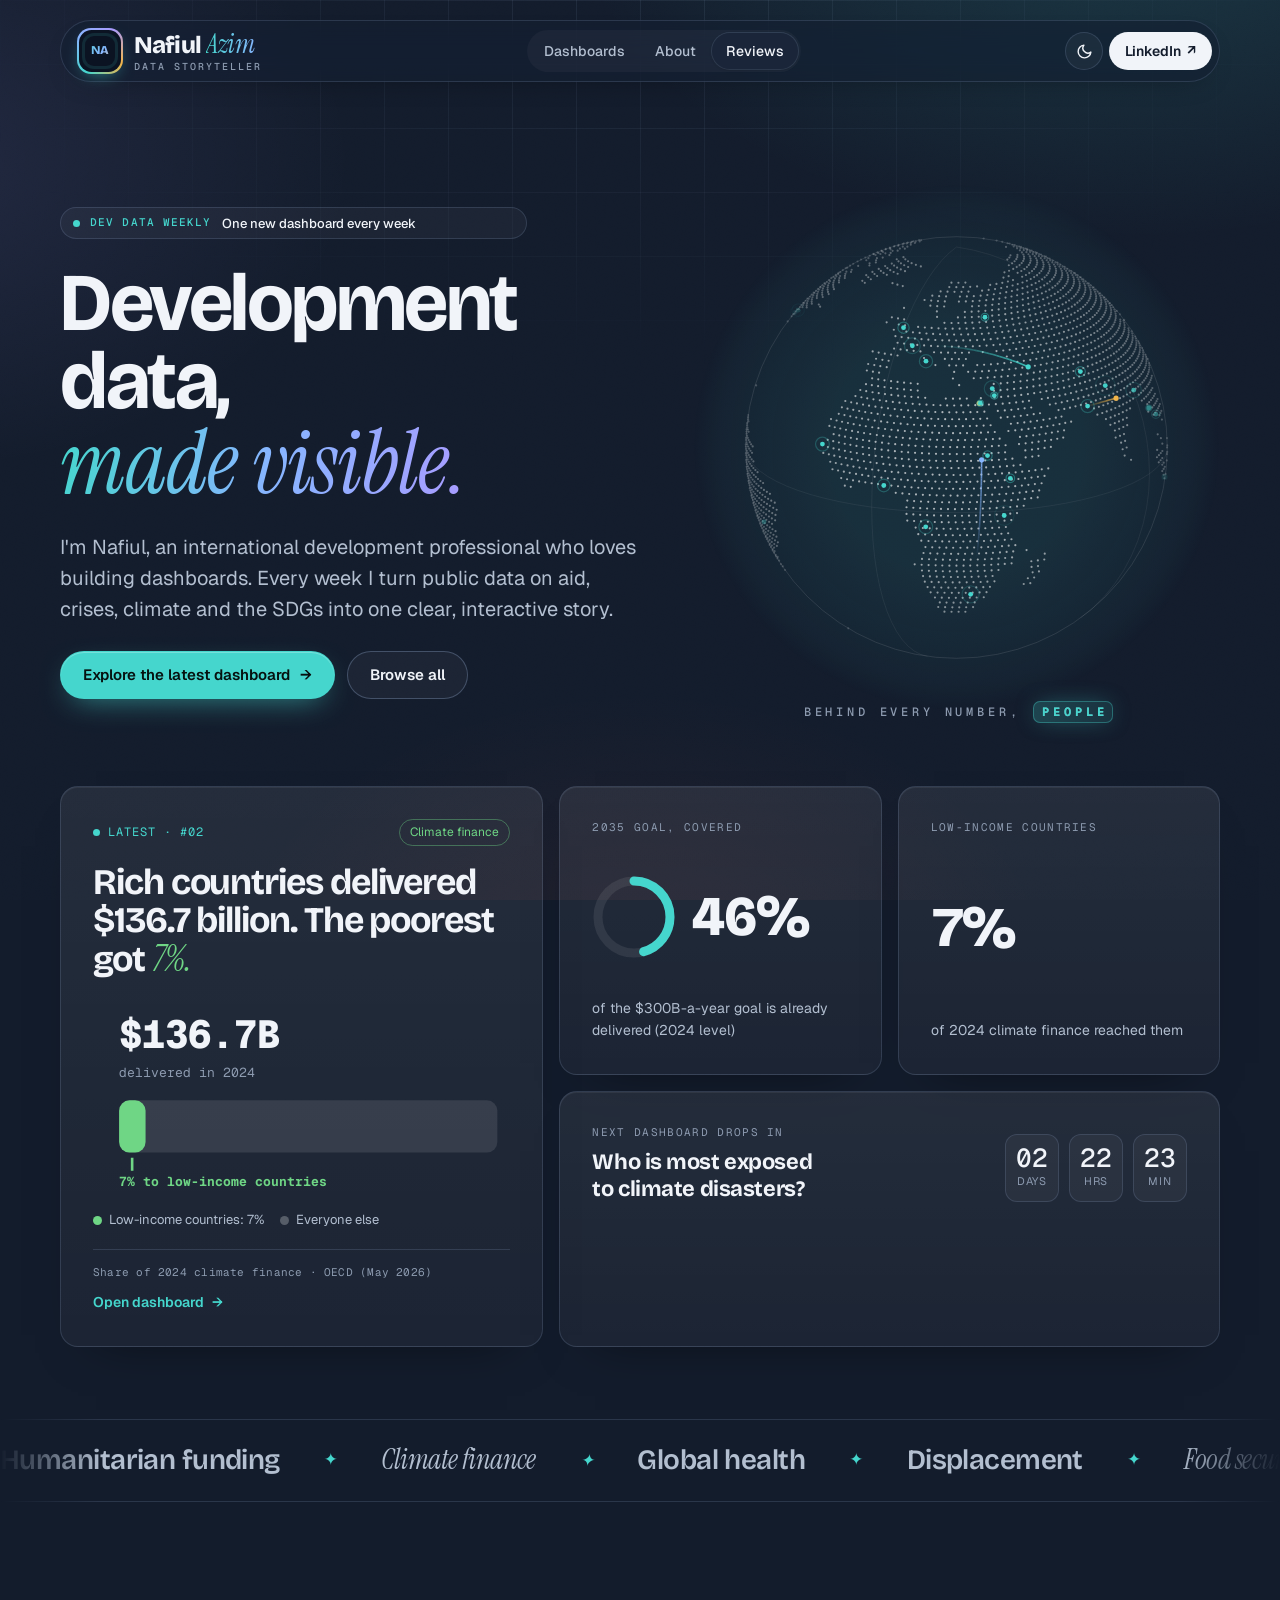
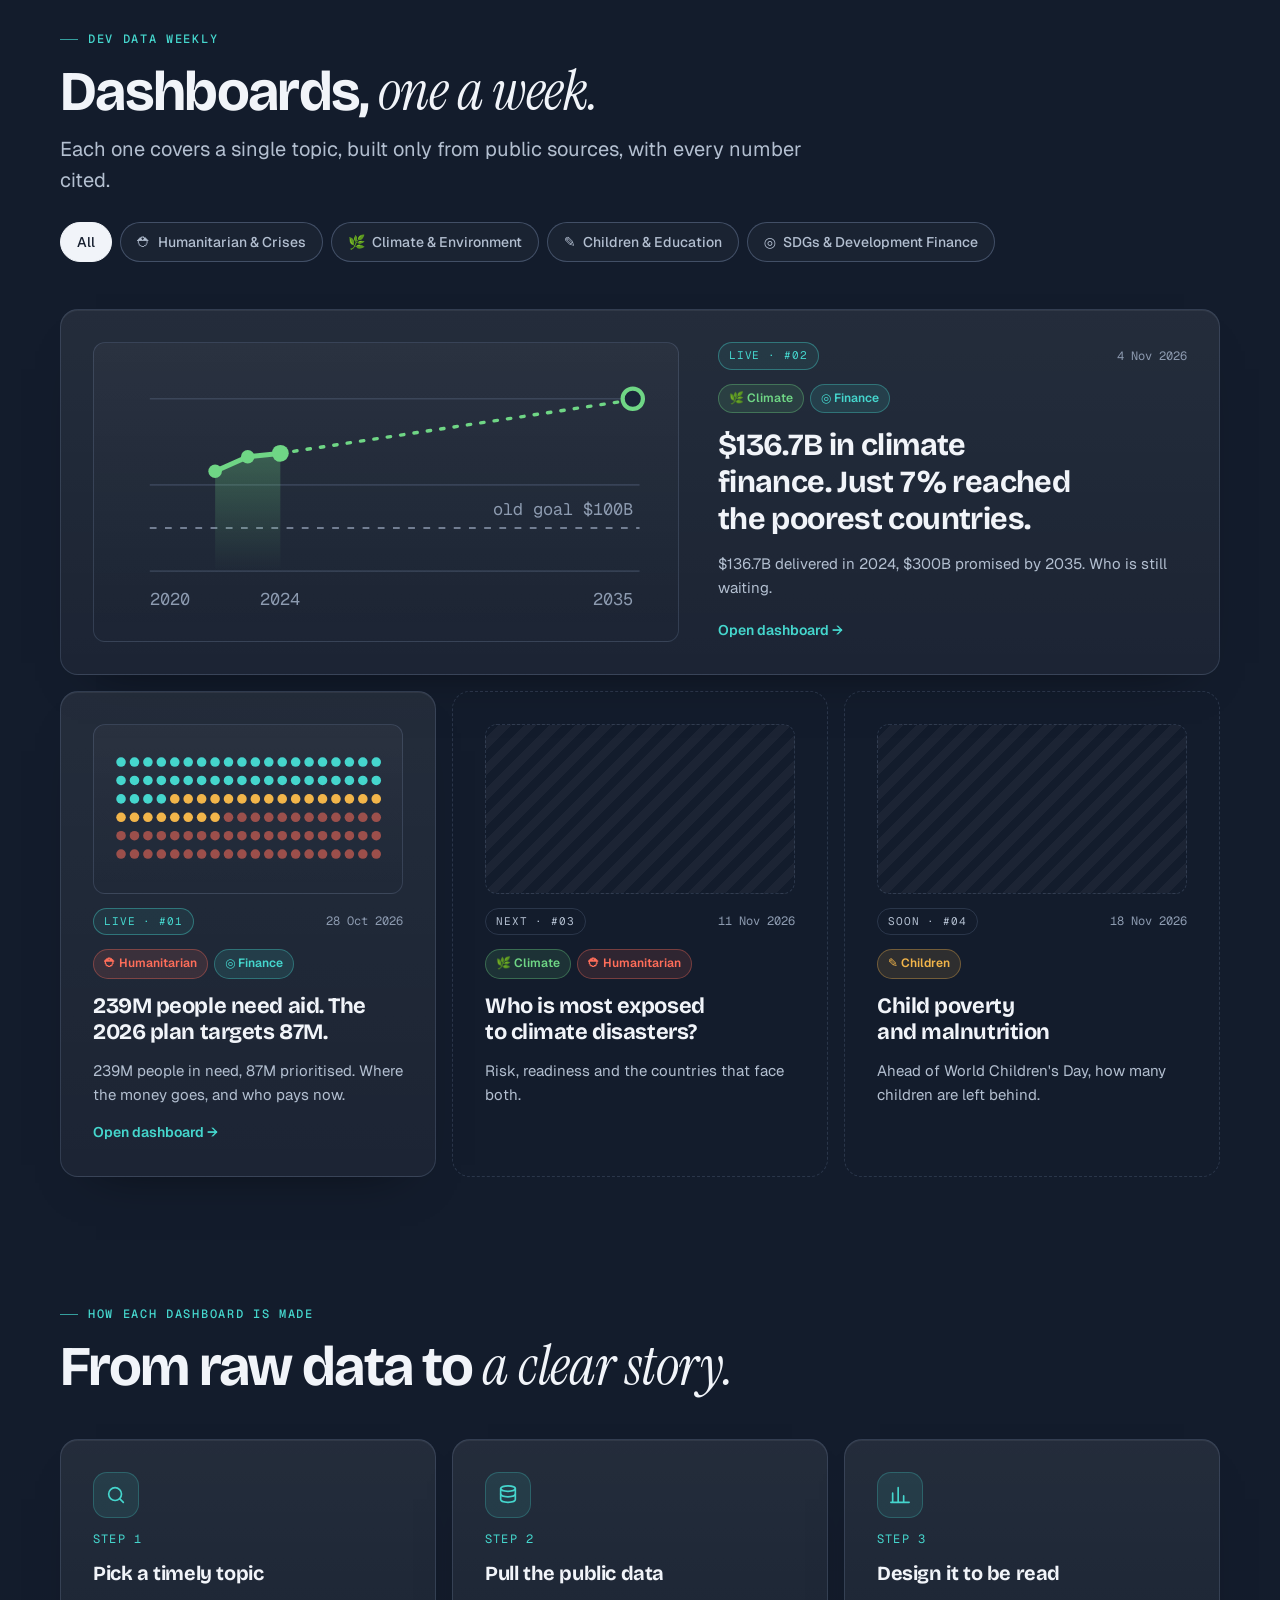
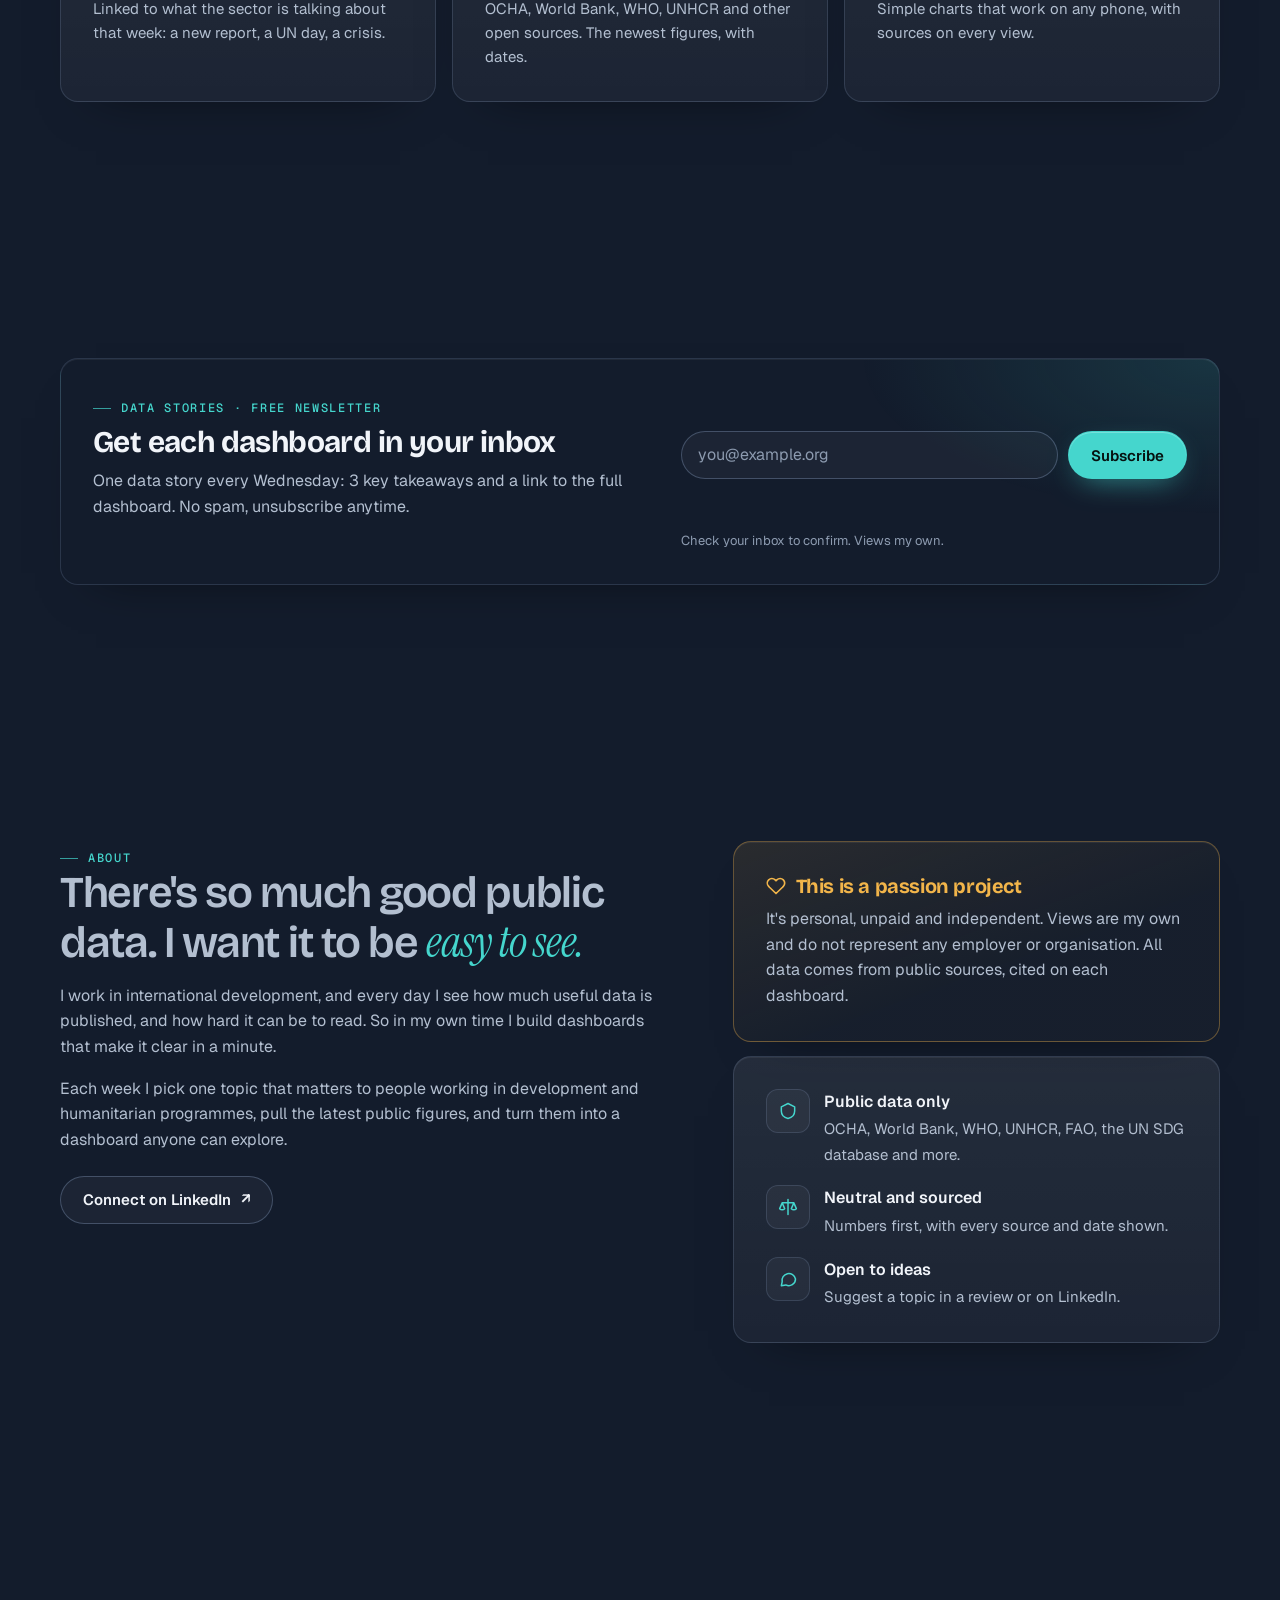
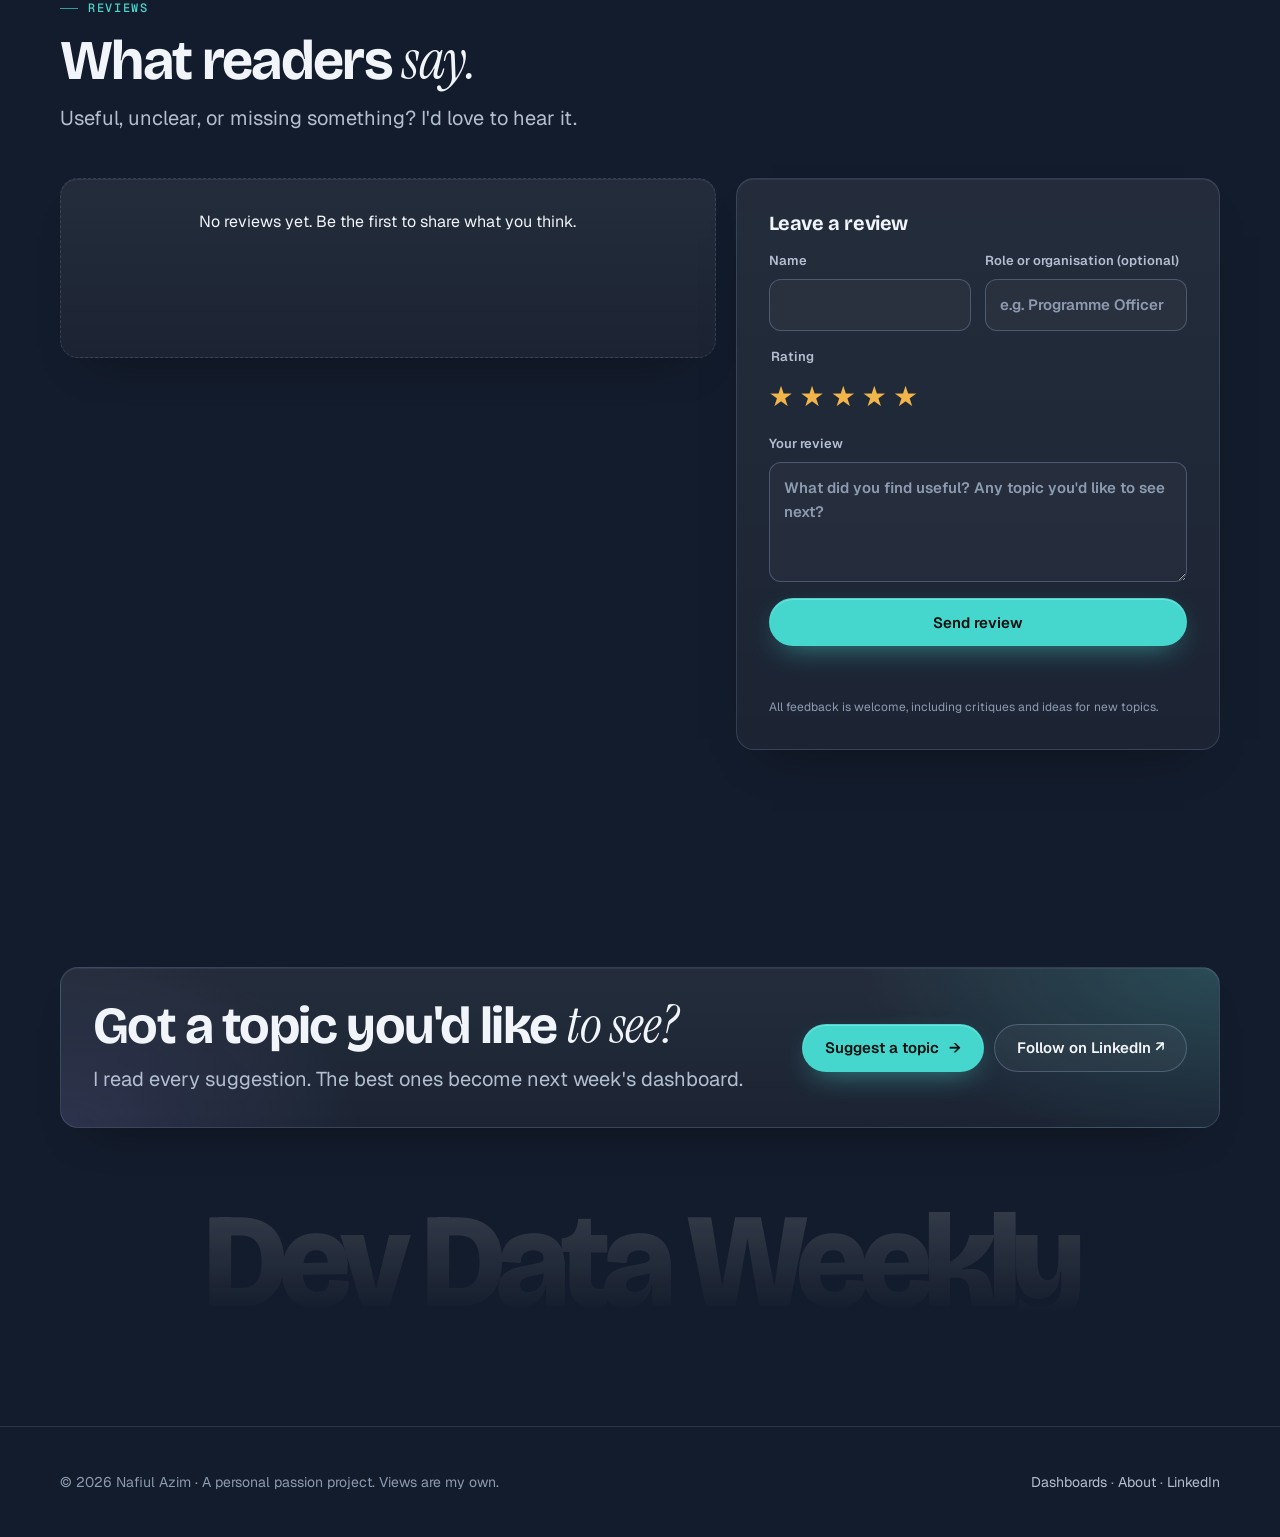
==== commit 17c13d18: "Homepage latest tile: finding headline and 7% mini chart Co-Authored-By: Claude Opus 5.5 <noreply@an" ====
--- a/index.html
+++ b/index.html
@@ -232,21 +232,17 @@
     <div class="bento">
       <a class="panel b-main acc-green reveal" href="/devdataweekly/issues/2026-11-04-climate-finance/" aria-label="Open the latest dashboard: rich countries delivered $136.7 billion in climate finance; the poorest got 7%">
         <div class="b-top"><span class="b-live"><span class="dot"></span>Latest · #02</span><span class="b-cat">Climate finance</span></div>
-        <div class="b-title">Rich countries promised $100 billion. The new goal is <em>$300 billion.</em></div>
+        <div class="b-title">Rich countries delivered $136.7 billion. The poorest got <em>7%.</em></div>
         <svg class="mini" viewBox="0 0 320 150" aria-hidden="true">
-          <defs><linearGradient id="hg" x1="0" y1="0" x2="0" y2="1"><stop offset="0" stop-color="var(--a)" stop-opacity=".3"/><stop offset="1" stop-color="var(--a)" stop-opacity="0"/></linearGradient></defs>
-          <line x1="20" x2="310" y1="20" y2="20" stroke="var(--line)"/><line x1="20" x2="310" y1="71" y2="71" stroke="var(--line)"/><line x1="20" x2="310" y1="122" y2="122" stroke="var(--line)"/>
-          <line x1="20" x2="310" y1="96.5" y2="96.5" stroke="var(--dim)" stroke-dasharray="4 5"/>
-          <path d="M58.7,122 L58.7,62.9 L78,54.3 L97.3,52.3 L97.3,122 Z" fill="url(#hg)"/>
-          <path d="M58.7,62.9 L78,54.3 L97.3,52.3" fill="none" stroke="var(--a)" stroke-width="3" stroke-linejoin="round"/>
-          <path d="M97.3,52.3 L310,20" fill="none" stroke="var(--a)" stroke-width="2" stroke-dasharray="2 6" stroke-linecap="round"/>
-          <circle cx="58.7" cy="62.9" r="4" fill="var(--a)"/><circle cx="78" cy="54.3" r="4" fill="var(--a)"/><circle cx="97.3" cy="52.3" r="5" fill="var(--a)"/>
-          <circle cx="306" cy="20" r="6" fill="var(--ink-2)" stroke="var(--a)" stroke-width="2.5"/>
-          <text x="20" y="142">2020</text><text x="97" y="142" text-anchor="middle">2024</text><text x="306" y="142" text-anchor="end">2035</text>
-          <text x="306" y="89" text-anchor="end">old goal $100B</text>
+          <text x="20" y="40" style="font-size:30px;font-weight:800;fill:var(--fg)">$136.7B</text>
+          <text x="20" y="62">delivered in 2024</text>
+          <rect x="20" y="80" width="290" height="40" rx="8" fill="rgba(var(--w),.10)"/>
+          <rect x="20" y="80" width="20.3" height="40" rx="8" fill="var(--a)"/>
+          <path d="M30 124 L30 134" stroke="var(--a)" stroke-width="2"/>
+          <text x="20" y="146" style="fill:var(--a);font-weight:700">7% to low-income countries</text>
         </svg>
-        <div class="legend"><span><i style="background:var(--a)"></i>Delivered 2022–2024, up to $136.7B</span><span><i style="background:transparent;border:2px solid var(--a)"></i>Goal: $300B a year by 2035</span></div>
-        <div class="b-foot"><span class="src">US$ billion a year · OECD 2026 · UNFCCC</span><span class="b-go">Open dashboard <span>→</span></span></div>
+        <div class="legend"><span><i style="background:var(--a)"></i>Low-income countries: 7%</span><span><i style="background:rgba(var(--w),.25)"></i>Everyone else</span></div>
+        <div class="b-foot"><span class="src">Share of 2024 climate finance · OECD (May 2026)</span><span class="b-go">Open dashboard <span>→</span></span></div>
       </a>
 
       <div class="panel tile reveal d1">
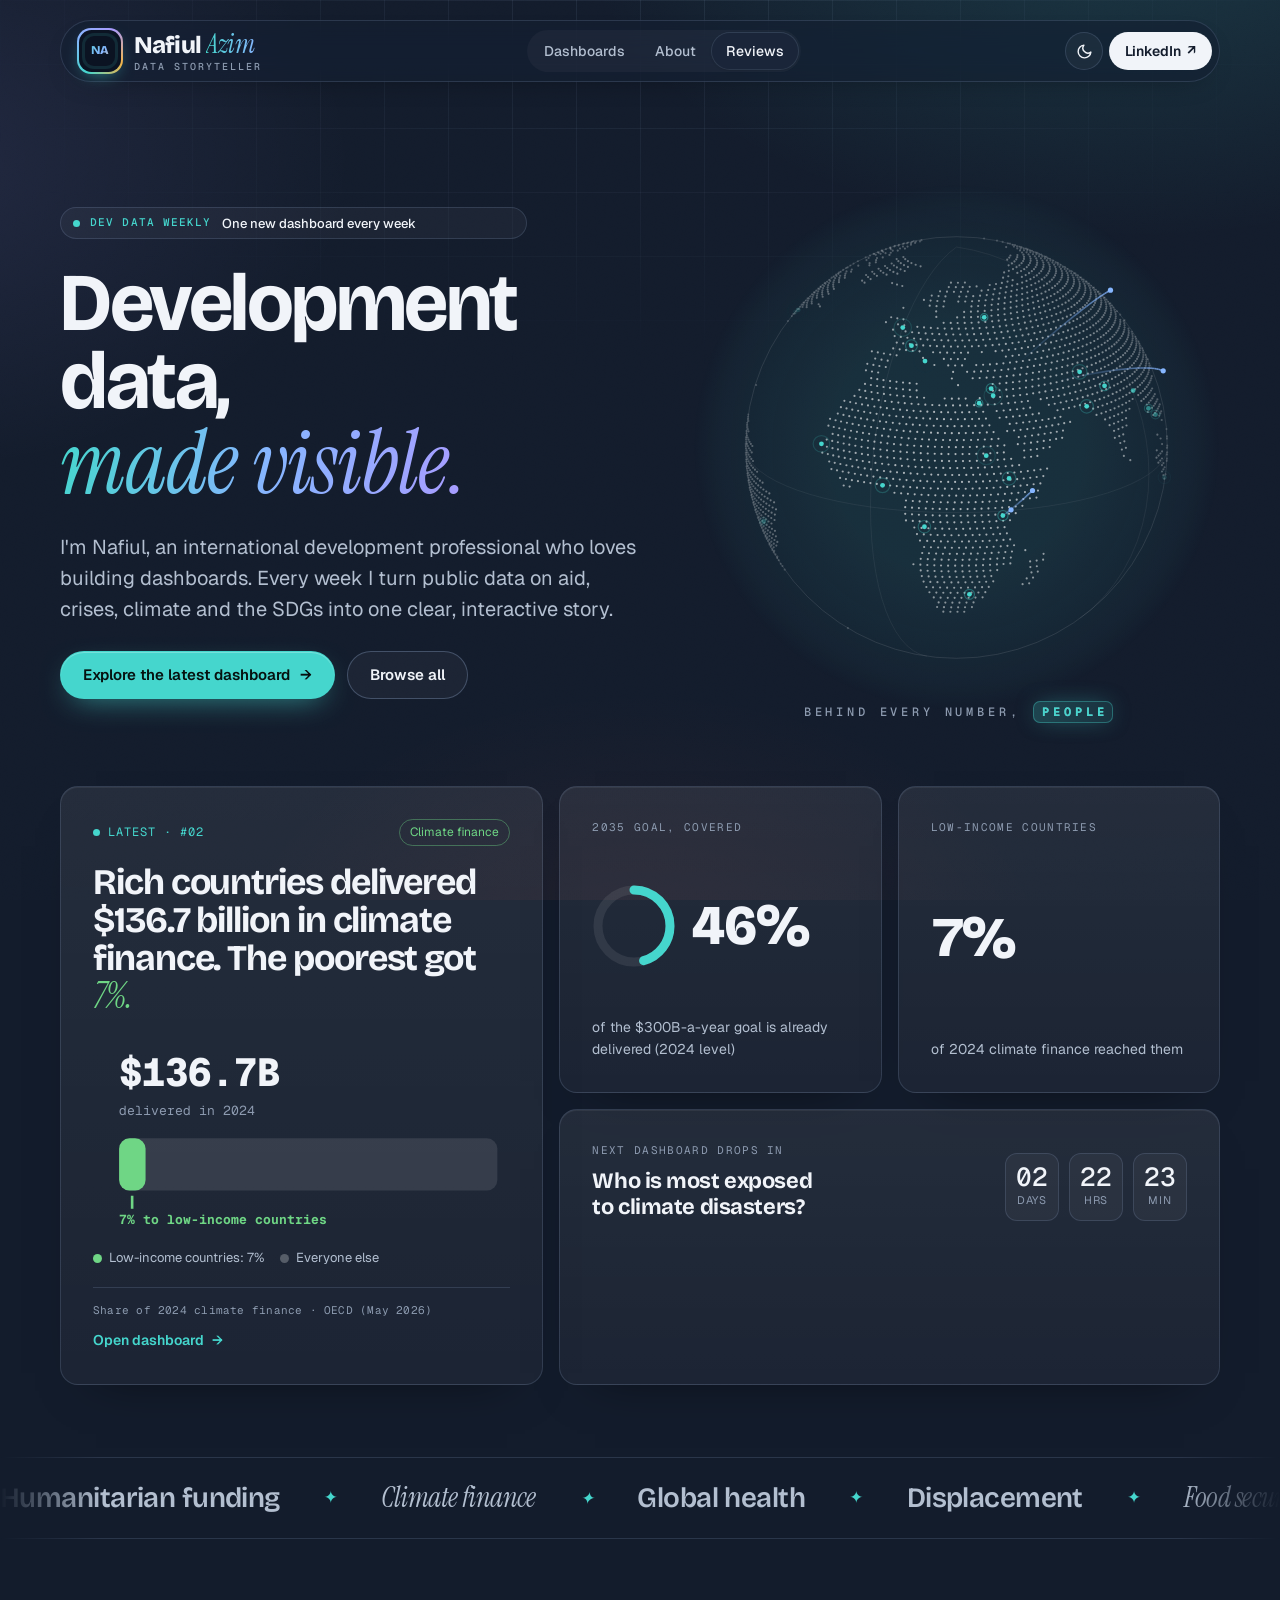
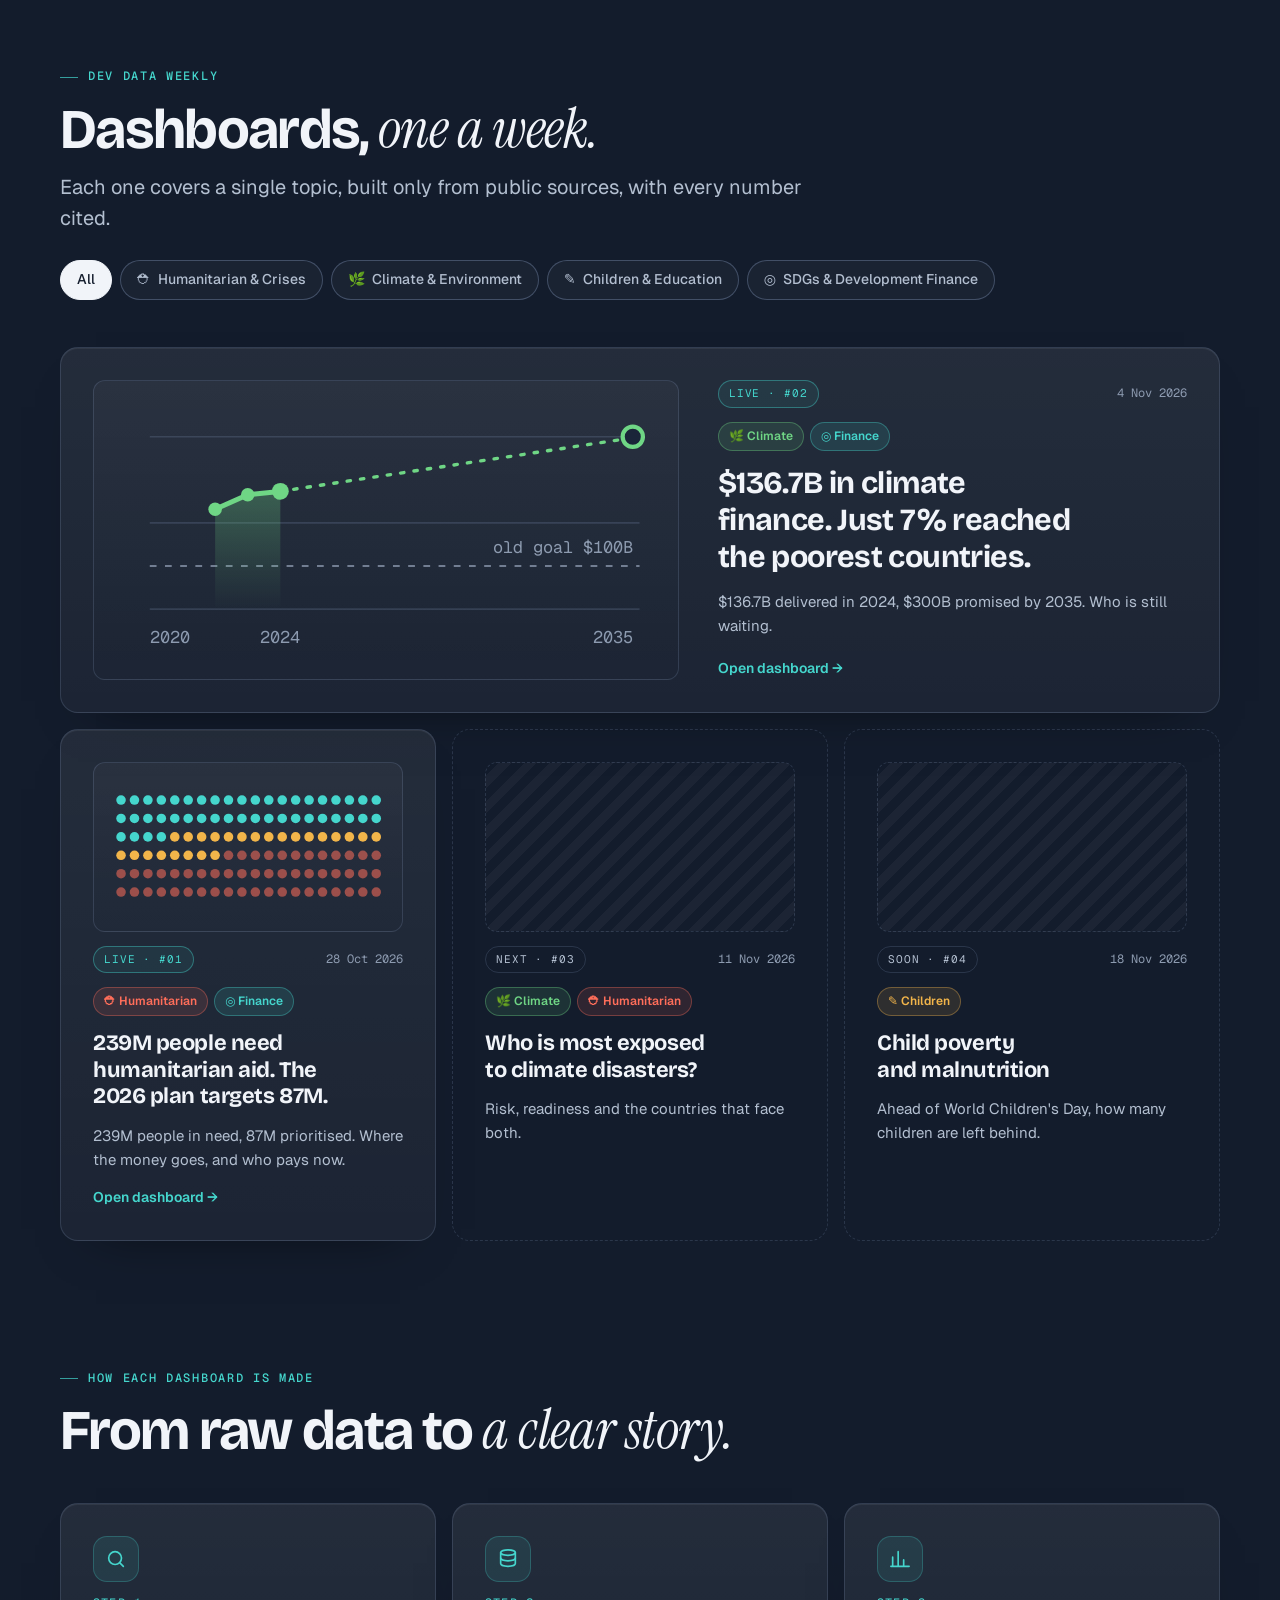
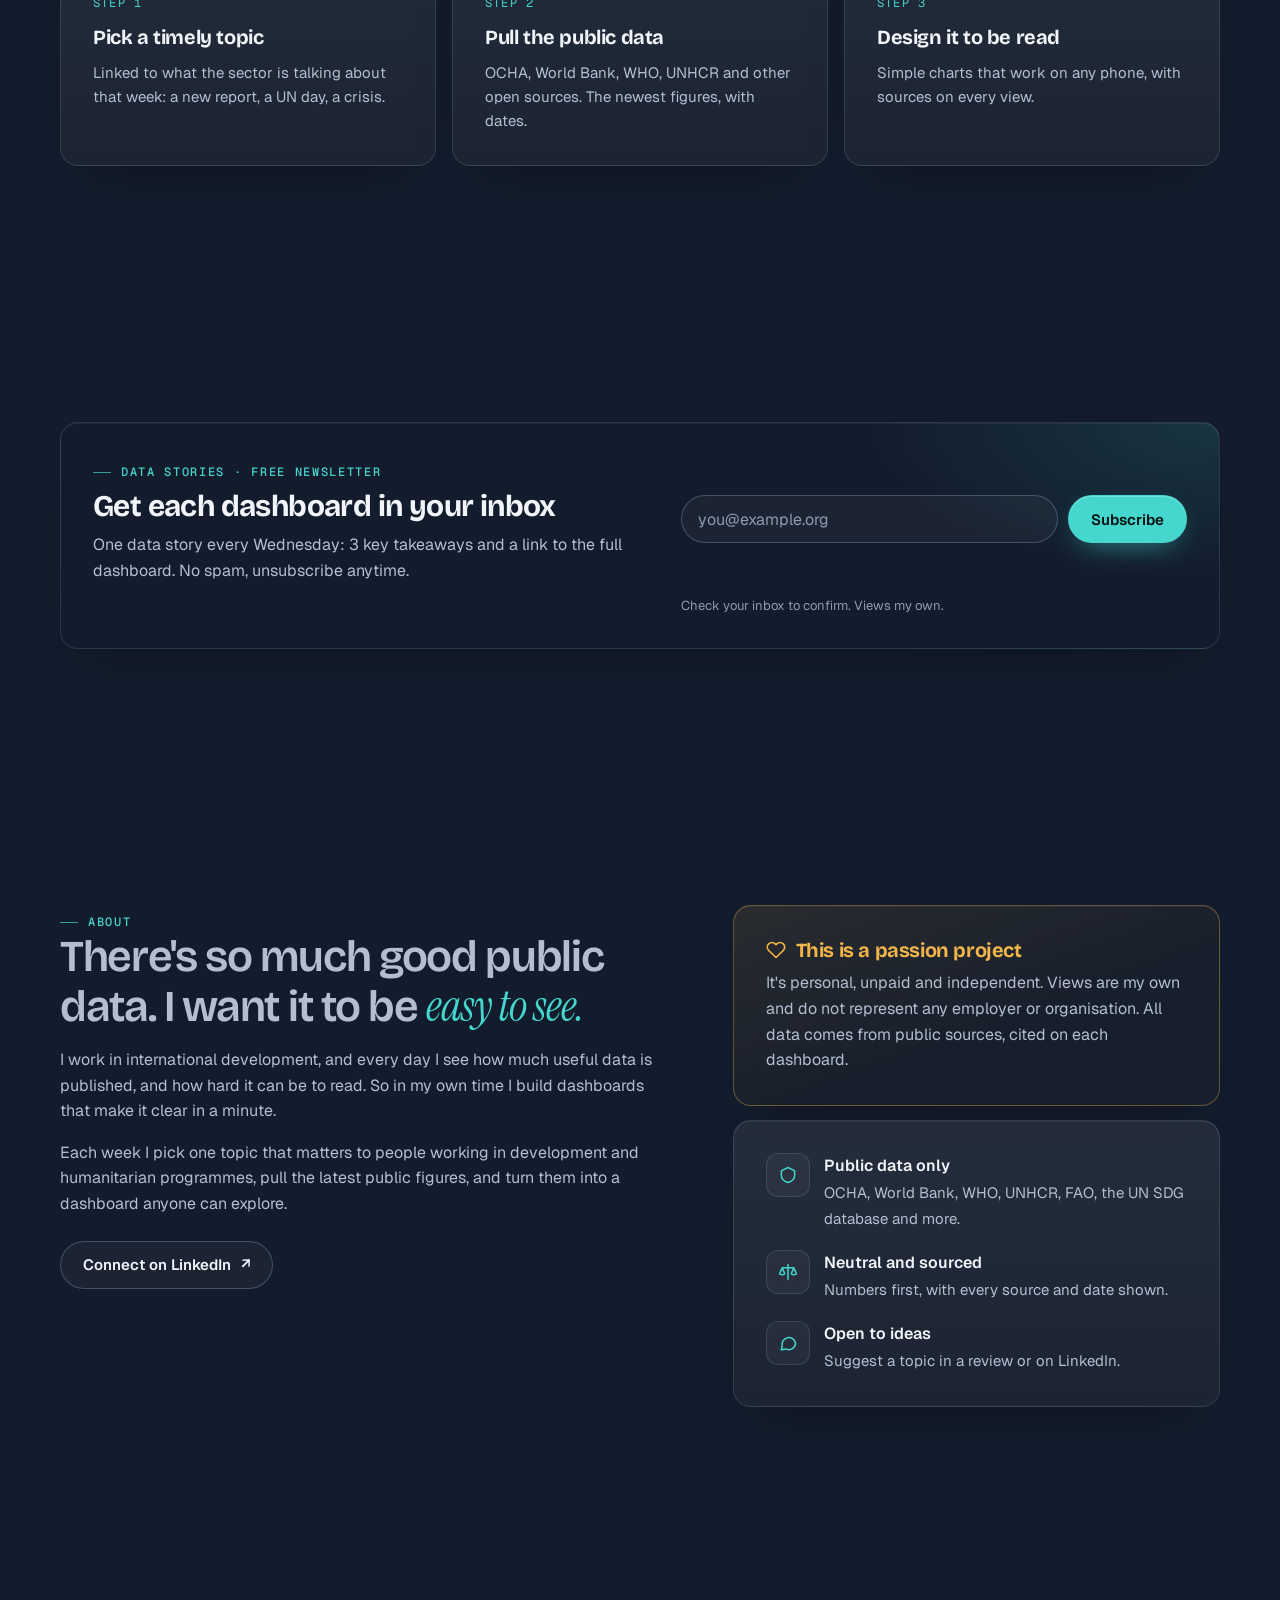
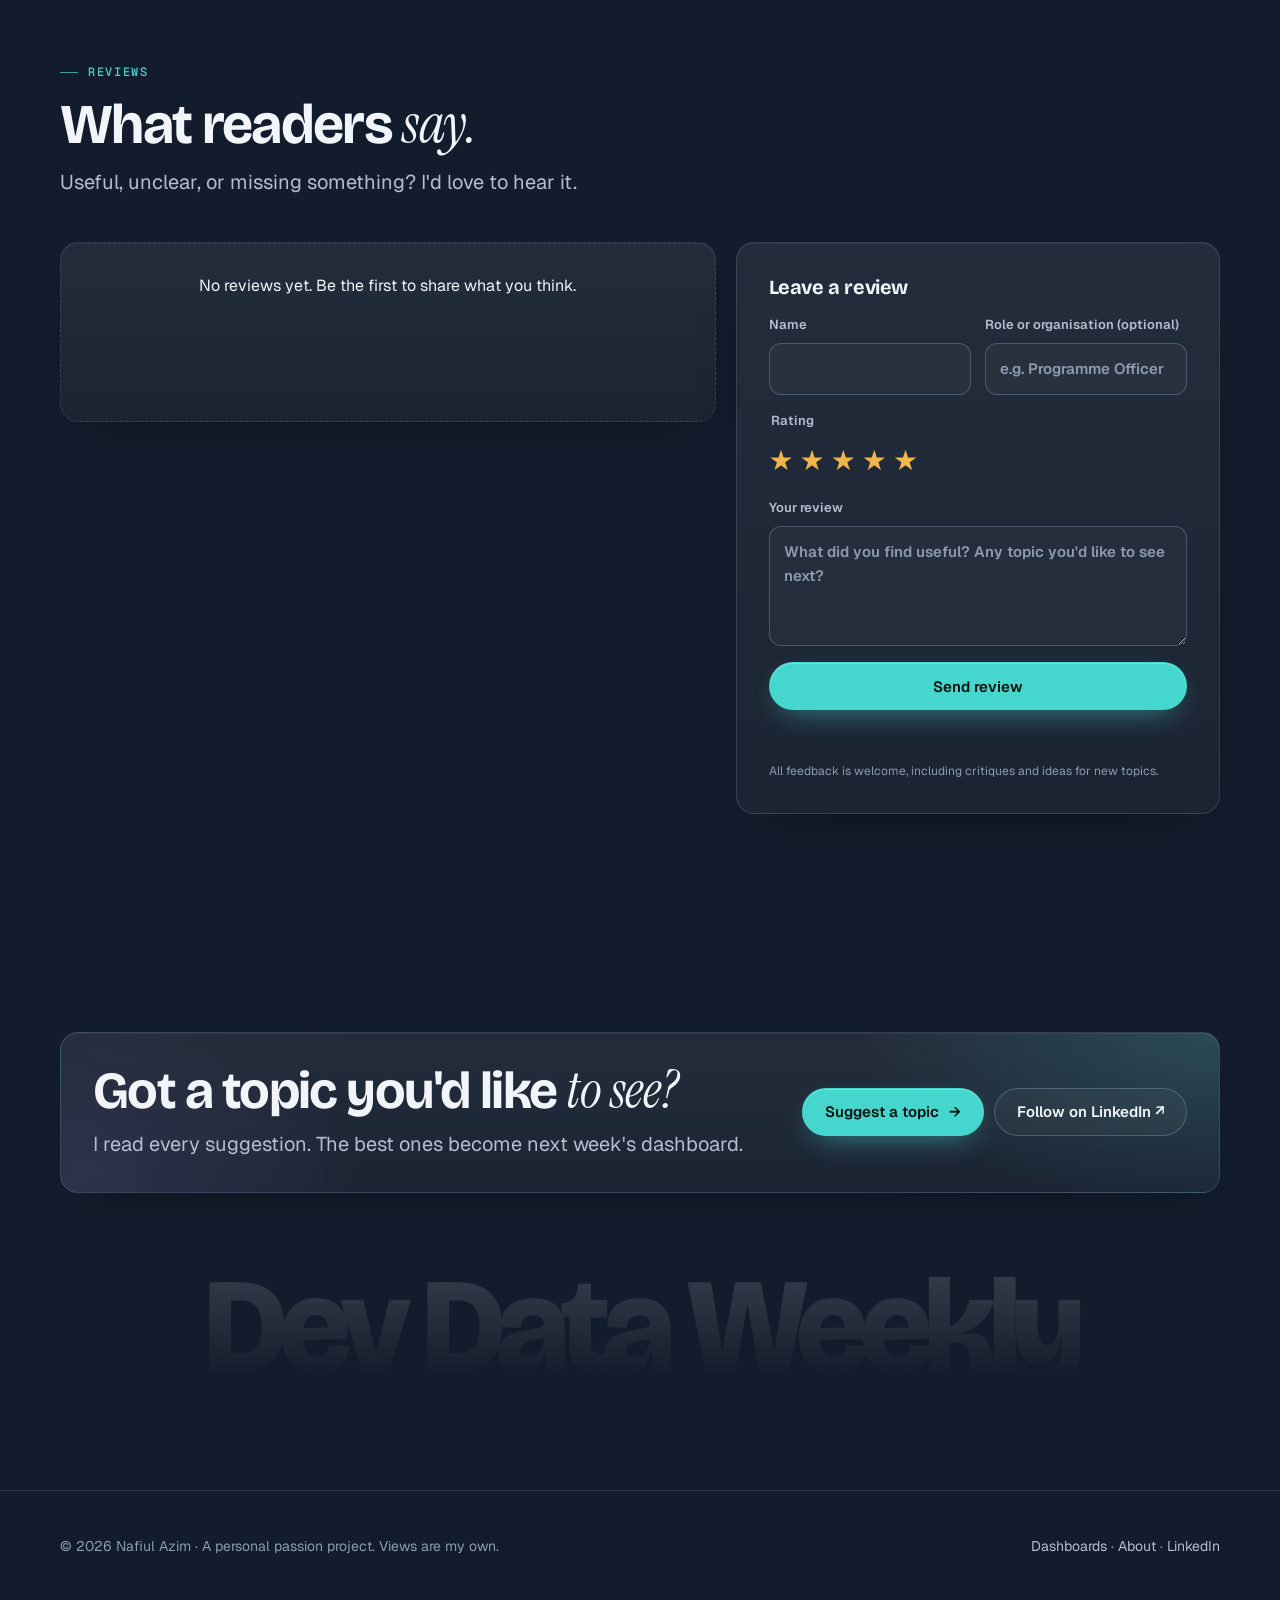
==== commit 5bfa7dc1: "Titles name the topic as well as the finding; new #02 preview image Co-Authored-By: Claude Opus 5.5 " ====
--- a/index.html
+++ b/index.html
@@ -232,7 +232,7 @@
     <div class="bento">
       <a class="panel b-main acc-green reveal" href="/devdataweekly/issues/2026-11-04-climate-finance/" aria-label="Open the latest dashboard: rich countries delivered $136.7 billion in climate finance; the poorest got 7%">
         <div class="b-top"><span class="b-live"><span class="dot"></span>Latest · #02</span><span class="b-cat">Climate finance</span></div>
-        <div class="b-title">Rich countries delivered $136.7 billion. The poorest got <em>7%.</em></div>
+        <div class="b-title">Rich countries delivered $136.7 billion in climate finance. The poorest got <em>7%.</em></div>
         <svg class="mini" viewBox="0 0 320 150" aria-hidden="true">
           <text x="20" y="40" style="font-size:30px;font-weight:800;fill:var(--fg)">$136.7B</text>
           <text x="20" y="62">delivered in 2024</text>
@@ -311,7 +311,7 @@
       <a class="panel card reveal" data-topics="humanitarian finance" href="/devdataweekly/issues/2026-10-28-aid-gap/">
         <div class="thumb" aria-hidden="true"><svg viewBox="0 0 300 130" preserveAspectRatio="xMidYMid meet"><circle cx="12.0" cy="14" r="5.2" fill="var(--teal)"/><circle cx="26.6" cy="14" r="5.2" fill="var(--teal)"/><circle cx="41.2" cy="14" r="5.2" fill="var(--teal)"/><circle cx="55.8" cy="14" r="5.2" fill="var(--teal)"/><circle cx="70.4" cy="14" r="5.2" fill="var(--teal)"/><circle cx="85.0" cy="14" r="5.2" fill="var(--teal)"/><circle cx="99.6" cy="14" r="5.2" fill="var(--teal)"/><circle cx="114.2" cy="14" r="5.2" fill="var(--teal)"/><circle cx="128.8" cy="14" r="5.2" fill="var(--teal)"/><circle cx="143.4" cy="14" r="5.2" fill="var(--teal)"/><circle cx="158.0" cy="14" r="5.2" fill="var(--teal)"/><circle cx="172.6" cy="14" r="5.2" fill="var(--teal)"/><circle cx="187.2" cy="14" r="5.2" fill="var(--teal)"/><circle cx="201.8" cy="14" r="5.2" fill="var(--teal)"/><circle cx="216.4" cy="14" r="5.2" fill="var(--teal)"/><circle cx="231.0" cy="14" r="5.2" fill="var(--teal)"/><circle cx="245.6" cy="14" r="5.2" fill="var(--teal)"/><circle cx="260.2" cy="14" r="5.2" fill="var(--teal)"/><circle cx="274.8" cy="14" r="5.2" fill="var(--teal)"/><circle cx="289.4" cy="14" r="5.2" fill="var(--teal)"/><circle cx="12.0" cy="34" r="5.2" fill="var(--teal)"/><circle cx="26.6" cy="34" r="5.2" fill="var(--teal)"/><circle cx="41.2" cy="34" r="5.2" fill="var(--teal)"/><circle cx="55.8" cy="34" r="5.2" fill="var(--teal)"/><circle cx="70.4" cy="34" r="5.2" fill="var(--teal)"/><circle cx="85.0" cy="34" r="5.2" fill="var(--teal)"/><circle cx="99.6" cy="34" r="5.2" fill="var(--teal)"/><circle cx="114.2" cy="34" r="5.2" fill="var(--teal)"/><circle cx="128.8" cy="34" r="5.2" fill="var(--teal)"/><circle cx="143.4" cy="34" r="5.2" fill="var(--teal)"/><circle cx="158.0" cy="34" r="5.2" fill="var(--teal)"/><circle cx="172.6" cy="34" r="5.2" fill="var(--teal)"/><circle cx="187.2" cy="34" r="5.2" fill="var(--teal)"/><circle cx="201.8" cy="34" r="5.2" fill="var(--teal)"/><circle cx="216.4" cy="34" r="5.2" fill="var(--teal)"/><circle cx="231.0" cy="34" r="5.2" fill="var(--teal)"/><circle cx="245.6" cy="34" r="5.2" fill="var(--teal)"/><circle cx="260.2" cy="34" r="5.2" fill="var(--teal)"/><circle cx="274.8" cy="34" r="5.2" fill="var(--teal)"/><circle cx="289.4" cy="34" r="5.2" fill="var(--teal)"/><circle cx="12.0" cy="54" r="5.2" fill="var(--teal)"/><circle cx="26.6" cy="54" r="5.2" fill="var(--teal)"/><circle cx="41.2" cy="54" r="5.2" fill="var(--teal)"/><circle cx="55.8" cy="54" r="5.2" fill="var(--teal)"/><circle cx="70.4" cy="54" r="5.2" fill="var(--amber)"/><circle cx="85.0" cy="54" r="5.2" fill="var(--amber)"/><circle cx="99.6" cy="54" r="5.2" fill="var(--amber)"/><circle cx="114.2" cy="54" r="5.2" fill="var(--amber)"/><circle cx="128.8" cy="54" r="5.2" fill="var(--amber)"/><circle cx="143.4" cy="54" r="5.2" fill="var(--amber)"/><circle cx="158.0" cy="54" r="5.2" fill="var(--amber)"/><circle cx="172.6" cy="54" r="5.2" fill="var(--amber)"/><circle cx="187.2" cy="54" r="5.2" fill="var(--amber)"/><circle cx="201.8" cy="54" r="5.2" fill="var(--amber)"/><circle cx="216.4" cy="54" r="5.2" fill="var(--amber)"/><circle cx="231.0" cy="54" r="5.2" fill="var(--amber)"/><circle cx="245.6" cy="54" r="5.2" fill="var(--amber)"/><circle cx="260.2" cy="54" r="5.2" fill="var(--amber)"/><circle cx="274.8" cy="54" r="5.2" fill="var(--amber)"/><circle cx="289.4" cy="54" r="5.2" fill="var(--amber)"/><circle cx="12.0" cy="74" r="5.2" fill="var(--amber)"/><circle cx="26.6" cy="74" r="5.2" fill="var(--amber)"/><circle cx="41.2" cy="74" r="5.2" fill="var(--amber)"/><circle cx="55.8" cy="74" r="5.2" fill="var(--amber)"/><circle cx="70.4" cy="74" r="5.2" fill="var(--amber)"/><circle cx="85.0" cy="74" r="5.2" fill="var(--amber)"/><circle cx="99.6" cy="74" r="5.2" fill="var(--amber)"/><circle cx="114.2" cy="74" r="5.2" fill="var(--amber)"/><circle cx="128.8" cy="74" r="5.2" fill="var(--coral)" fill-opacity=".55"/><circle cx="143.4" cy="74" r="5.2" fill="var(--coral)" fill-opacity=".55"/><circle cx="158.0" cy="74" r="5.2" fill="var(--coral)" fill-opacity=".55"/><circle cx="172.6" cy="74" r="5.2" fill="var(--coral)" fill-opacity=".55"/><circle cx="187.2" cy="74" r="5.2" fill="var(--coral)" fill-opacity=".55"/><circle cx="201.8" cy="74" r="5.2" fill="var(--coral)" fill-opacity=".55"/><circle cx="216.4" cy="74" r="5.2" fill="var(--coral)" fill-opacity=".55"/><circle cx="231.0" cy="74" r="5.2" fill="var(--coral)" fill-opacity=".55"/><circle cx="245.6" cy="74" r="5.2" fill="var(--coral)" fill-opacity=".55"/><circle cx="260.2" cy="74" r="5.2" fill="var(--coral)" fill-opacity=".55"/><circle cx="274.8" cy="74" r="5.2" fill="var(--coral)" fill-opacity=".55"/><circle cx="289.4" cy="74" r="5.2" fill="var(--coral)" fill-opacity=".55"/><circle cx="12.0" cy="94" r="5.2" fill="var(--coral)" fill-opacity=".55"/><circle cx="26.6" cy="94" r="5.2" fill="var(--coral)" fill-opacity=".55"/><circle cx="41.2" cy="94" r="5.2" fill="var(--coral)" fill-opacity=".55"/><circle cx="55.8" cy="94" r="5.2" fill="var(--coral)" fill-opacity=".55"/><circle cx="70.4" cy="94" r="5.2" fill="var(--coral)" fill-opacity=".55"/><circle cx="85.0" cy="94" r="5.2" fill="var(--coral)" fill-opacity=".55"/><circle cx="99.6" cy="94" r="5.2" fill="var(--coral)" fill-opacity=".55"/><circle cx="114.2" cy="94" r="5.2" fill="var(--coral)" fill-opacity=".55"/><circle cx="128.8" cy="94" r="5.2" fill="var(--coral)" fill-opacity=".55"/><circle cx="143.4" cy="94" r="5.2" fill="var(--coral)" fill-opacity=".55"/><circle cx="158.0" cy="94" r="5.2" fill="var(--coral)" fill-opacity=".55"/><circle cx="172.6" cy="94" r="5.2" fill="var(--coral)" fill-opacity=".55"/><circle cx="187.2" cy="94" r="5.2" fill="var(--coral)" fill-opacity=".55"/><circle cx="201.8" cy="94" r="5.2" fill="var(--coral)" fill-opacity=".55"/><circle cx="216.4" cy="94" r="5.2" fill="var(--coral)" fill-opacity=".55"/><circle cx="231.0" cy="94" r="5.2" fill="var(--coral)" fill-opacity=".55"/><circle cx="245.6" cy="94" r="5.2" fill="var(--coral)" fill-opacity=".55"/><circle cx="260.2" cy="94" r="5.2" fill="var(--coral)" fill-opacity=".55"/><circle cx="274.8" cy="94" r="5.2" fill="var(--coral)" fill-opacity=".55"/><circle cx="289.4" cy="94" r="5.2" fill="var(--coral)" fill-opacity=".55"/><circle cx="12.0" cy="114" r="5.2" fill="var(--coral)" fill-opacity=".55"/><circle cx="26.6" cy="114" r="5.2" fill="var(--coral)" fill-opacity=".55"/><circle cx="41.2" cy="114" r="5.2" fill="var(--coral)" fill-opacity=".55"/><circle cx="55.8" cy="114" r="5.2" fill="var(--coral)" fill-opacity=".55"/><circle cx="70.4" cy="114" r="5.2" fill="var(--coral)" fill-opacity=".55"/><circle cx="85.0" cy="114" r="5.2" fill="var(--coral)" fill-opacity=".55"/><circle cx="99.6" cy="114" r="5.2" fill="var(--coral)" fill-opacity=".55"/><circle cx="114.2" cy="114" r="5.2" fill="var(--coral)" fill-opacity=".55"/><circle cx="128.8" cy="114" r="5.2" fill="var(--coral)" fill-opacity=".55"/><circle cx="143.4" cy="114" r="5.2" fill="var(--coral)" fill-opacity=".55"/><circle cx="158.0" cy="114" r="5.2" fill="var(--coral)" fill-opacity=".55"/><circle cx="172.6" cy="114" r="5.2" fill="var(--coral)" fill-opacity=".55"/><circle cx="187.2" cy="114" r="5.2" fill="var(--coral)" fill-opacity=".55"/><circle cx="201.8" cy="114" r="5.2" fill="var(--coral)" fill-opacity=".55"/><circle cx="216.4" cy="114" r="5.2" fill="var(--coral)" fill-opacity=".55"/><circle cx="231.0" cy="114" r="5.2" fill="var(--coral)" fill-opacity=".55"/><circle cx="245.6" cy="114" r="5.2" fill="var(--coral)" fill-opacity=".55"/><circle cx="260.2" cy="114" r="5.2" fill="var(--coral)" fill-opacity=".55"/><circle cx="274.8" cy="114" r="5.2" fill="var(--coral)" fill-opacity=".55"/><circle cx="289.4" cy="114" r="5.2" fill="var(--coral)" fill-opacity=".55"/></svg></div>
         <div class="meta"><span class="tag live">Live · #01</span><span class="mono" style="color:var(--dim)">28 Oct 2026</span></div><div class="tags"><span class="ttag t-humanitarian">⛑ Humanitarian</span><span class="ttag t-finance">◎ Finance</span></div>
-        <h3>239M people need aid. The 2026 plan targets 87M.</h3>
+        <h3>239M people need humanitarian aid. The 2026 plan targets 87M.</h3>
         <p>239M people in need, 87M prioritised. Where the money goes, and who pays now.</p>
         <span class="go">Open dashboard →</span>
       </a>
@@ -423,7 +423,7 @@
 </footer>
 
 <script src="/assets/site.js?v=23"></script>
-<script src="/assets/dashboards.js?v=8"></script>
+<script src="/assets/dashboards.js?v=9"></script>
 <script src="/assets/globe.js?v=3"></script>
 <script>
 /* Drifting data-network background */
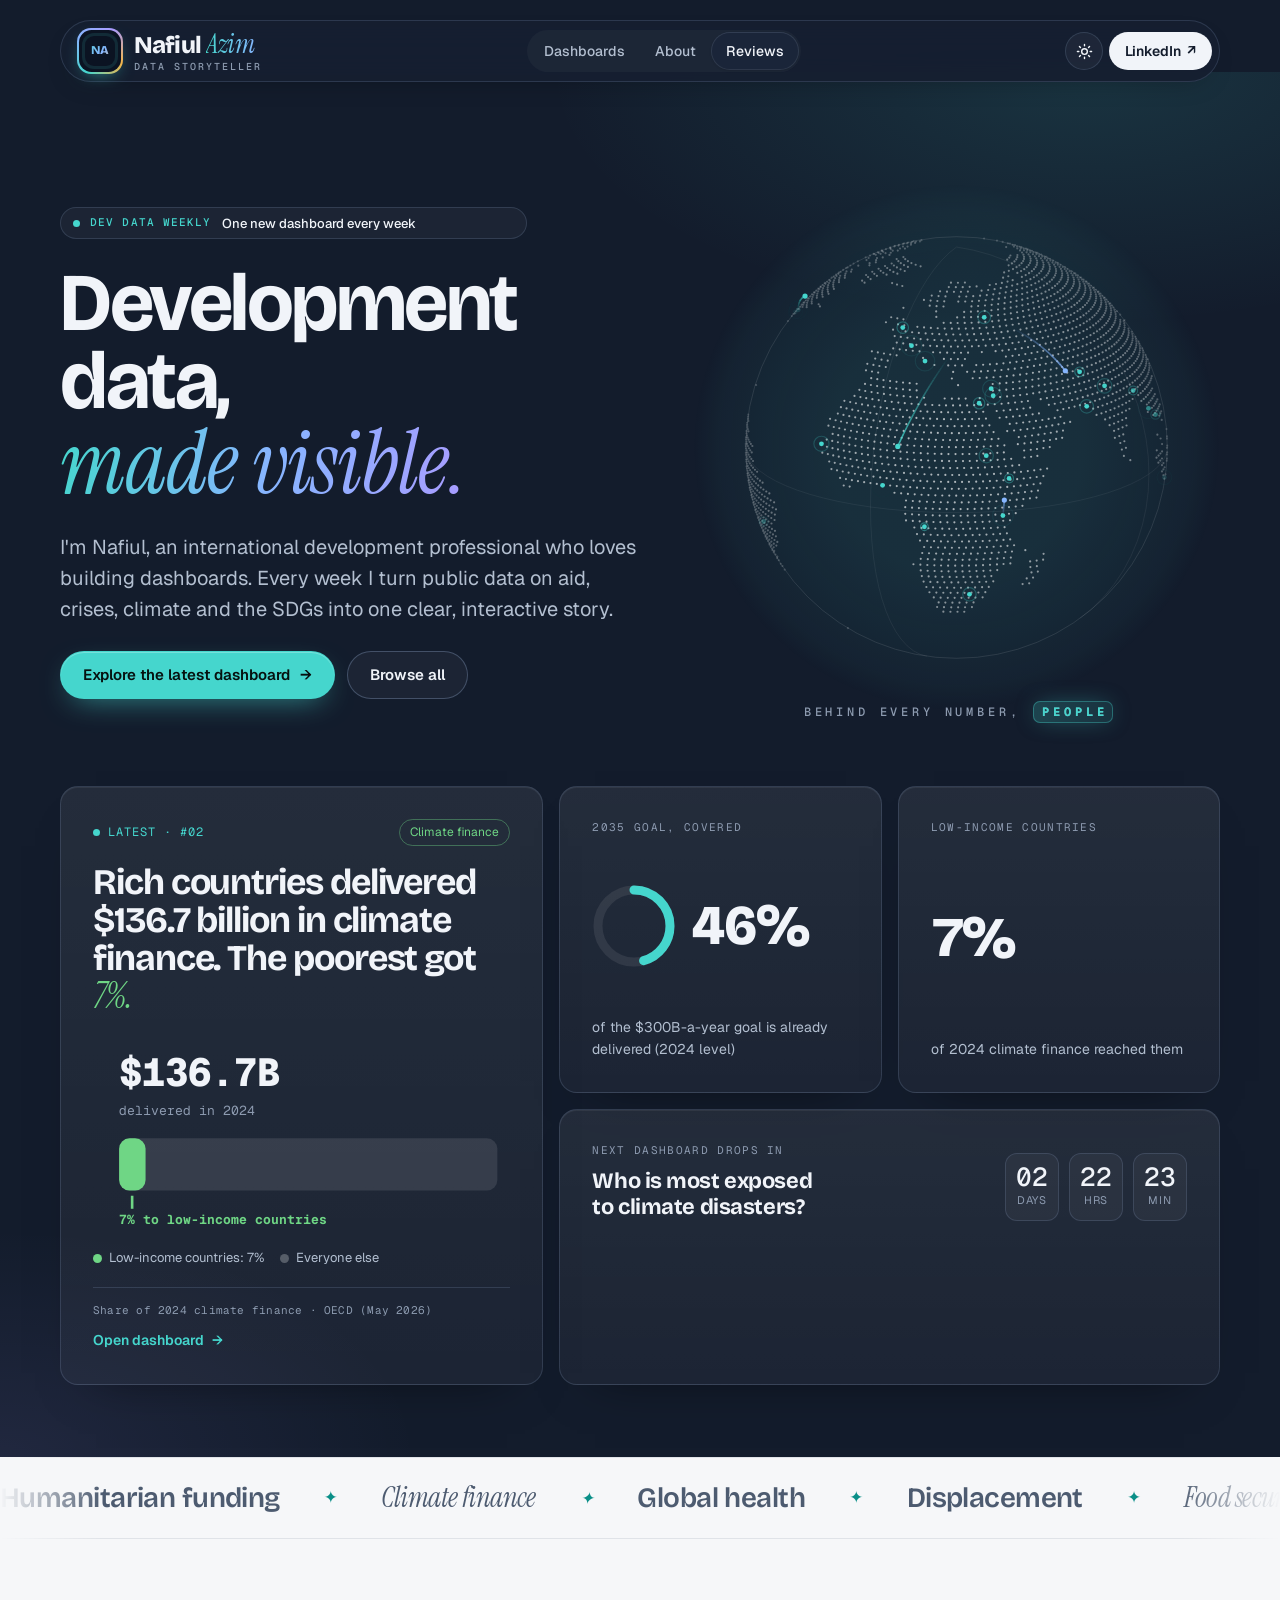
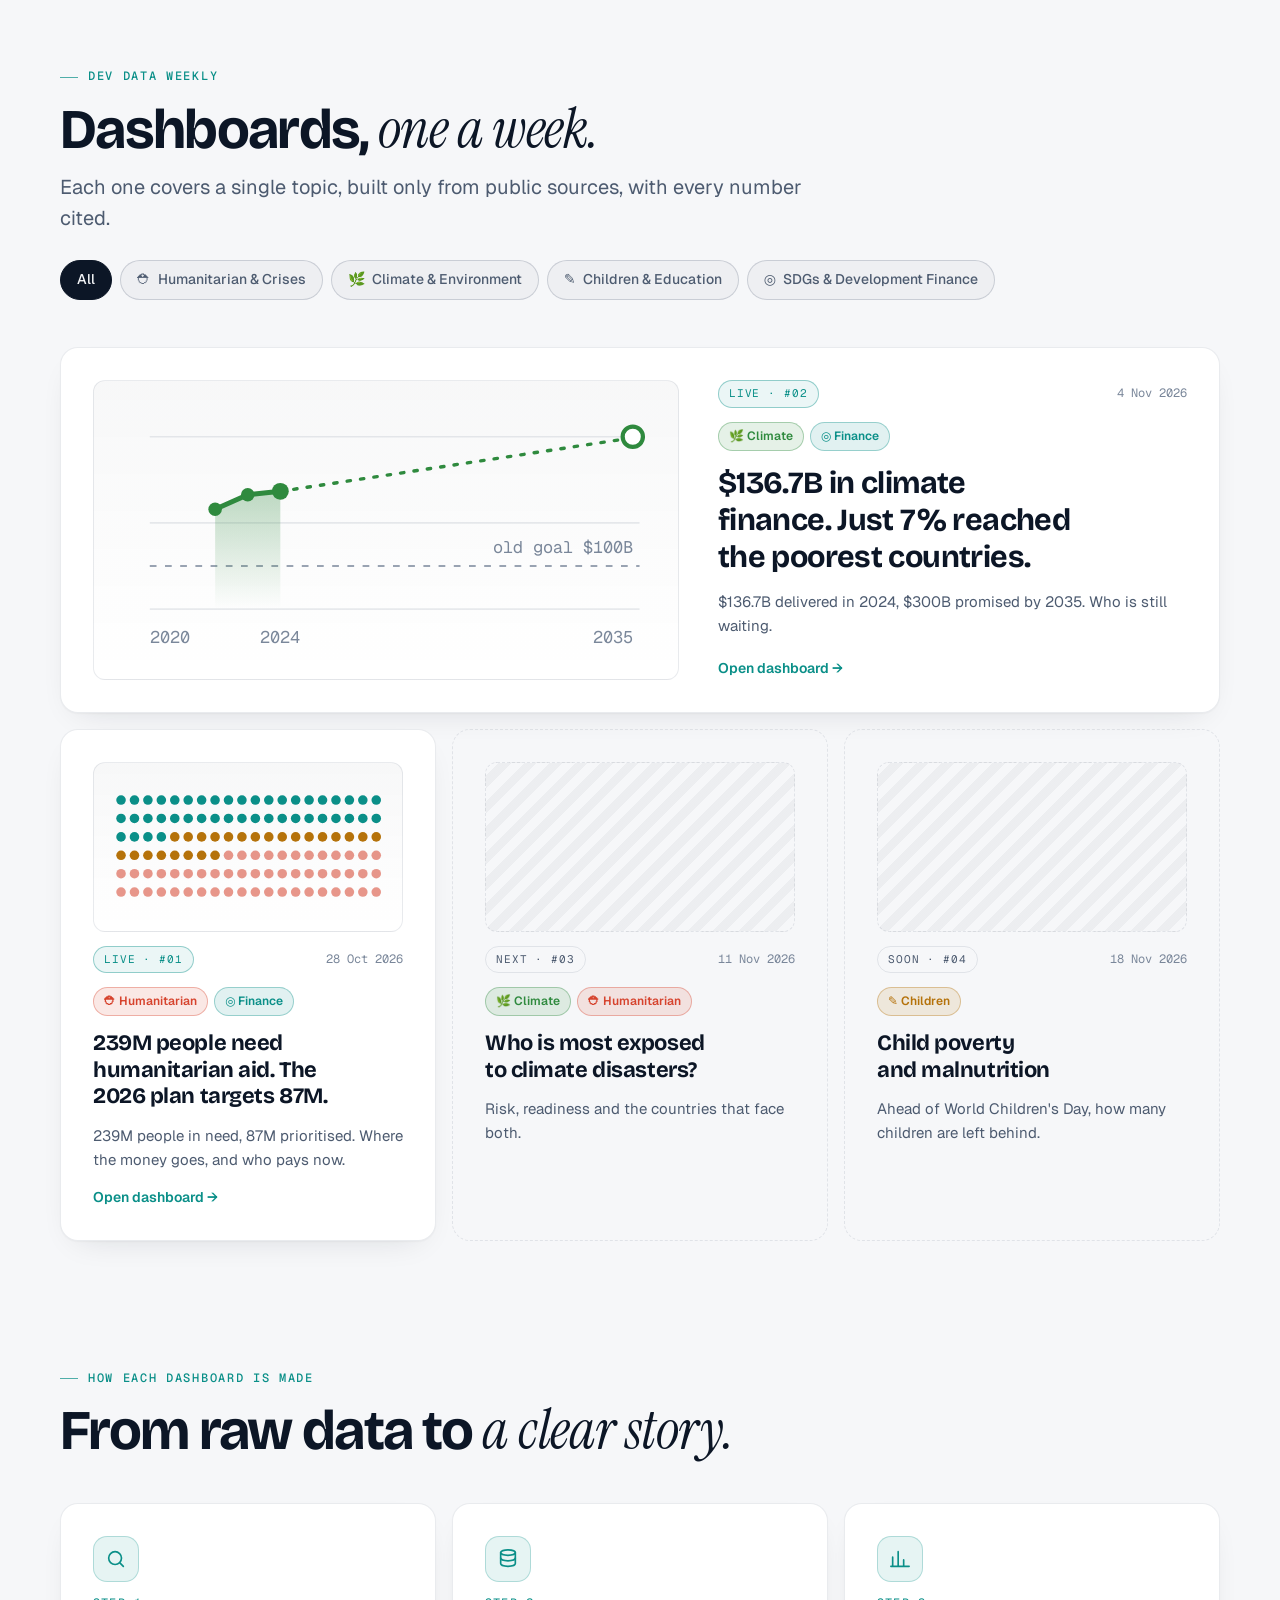
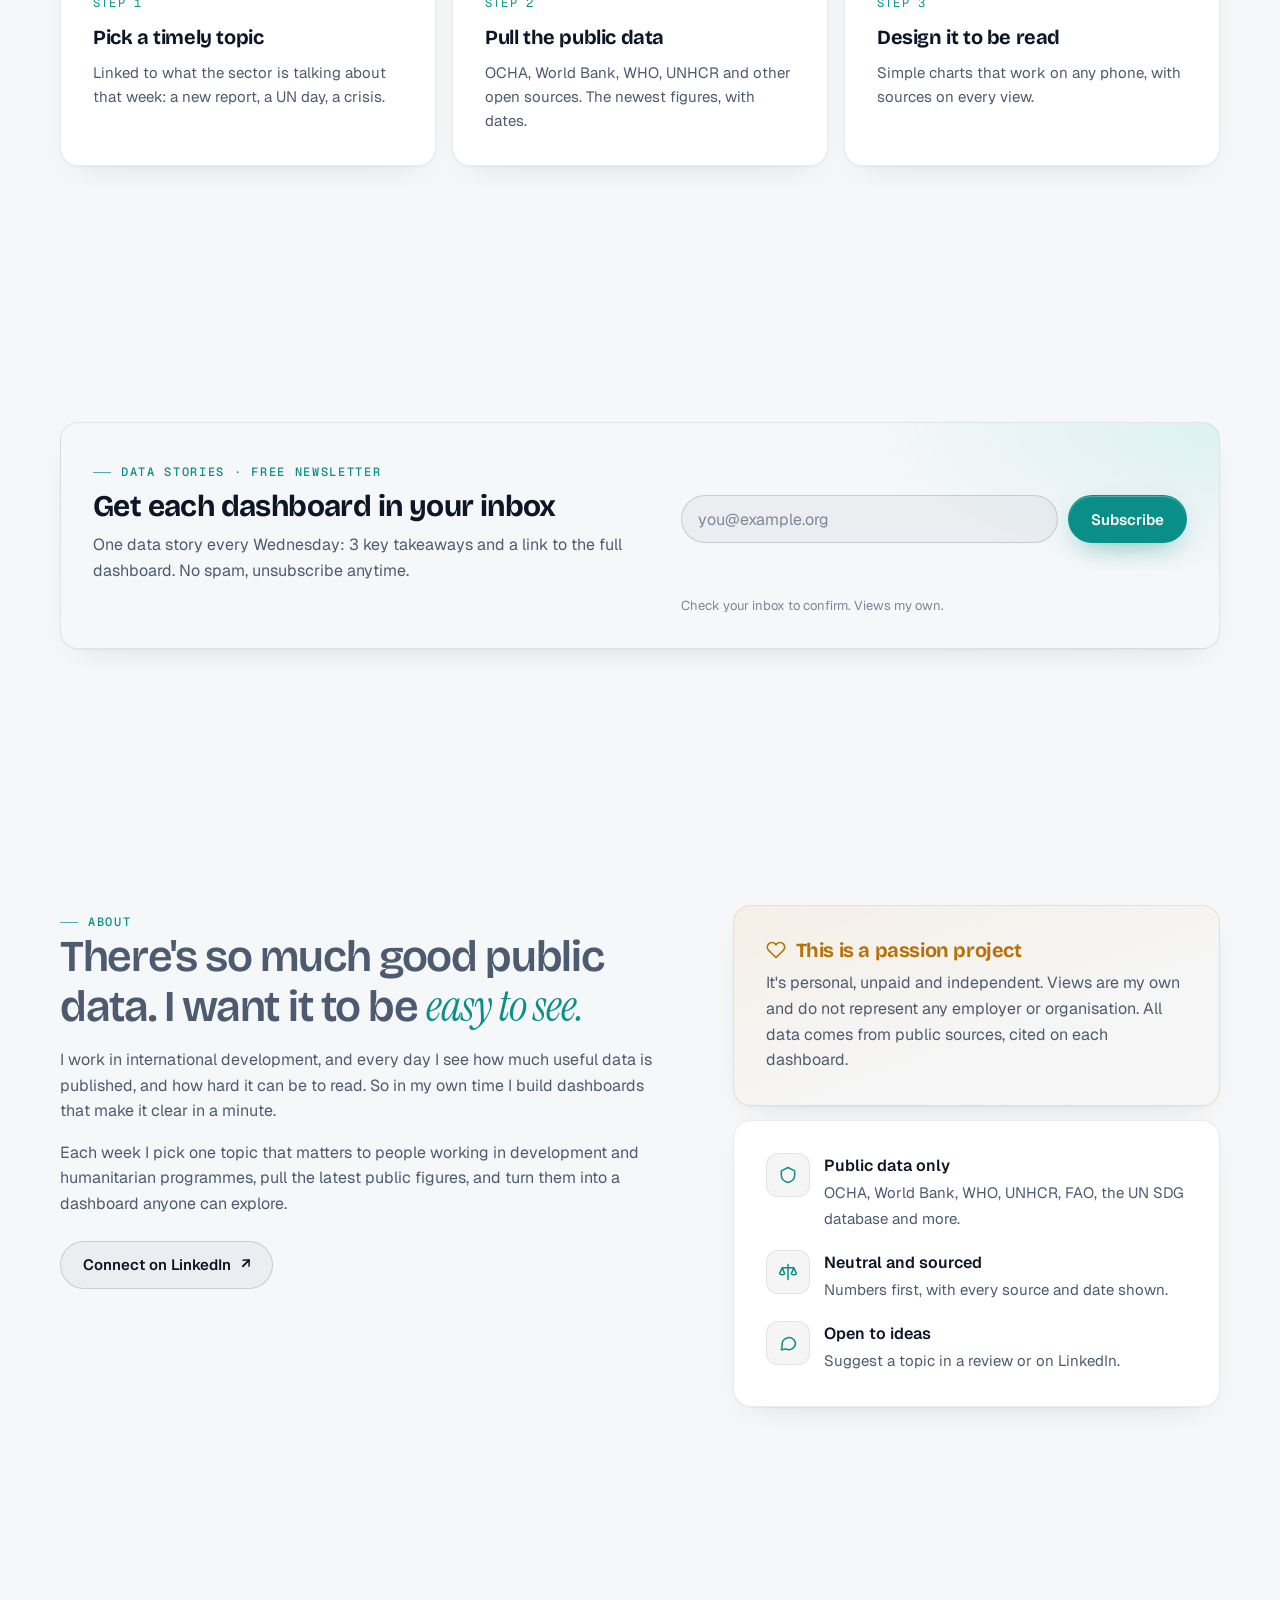
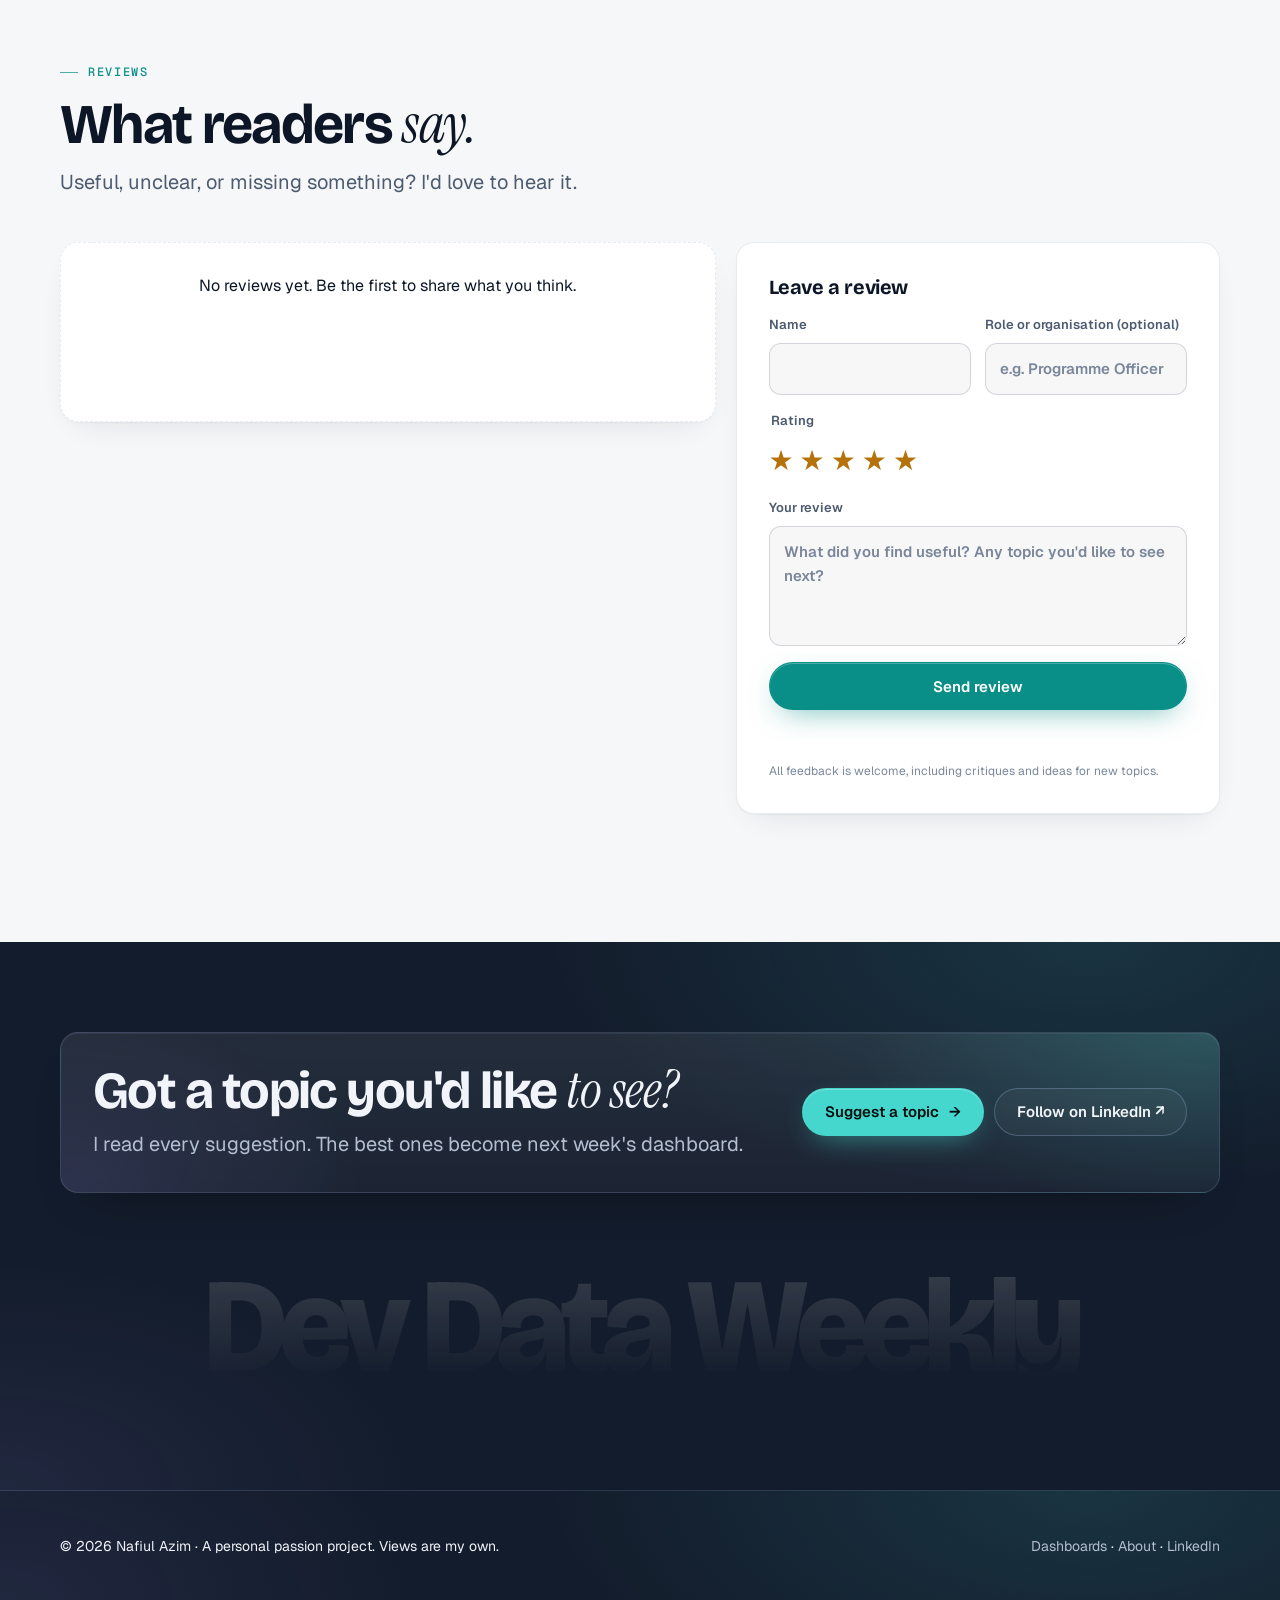
==== commit 50ef9ecb: "Dark frame + light content as default; toggle switches to full dark Co-Authored-By: Claude Opus 5.5 " ====
--- a/index.html
+++ b/index.html
@@ -25,10 +25,10 @@
 <meta name="twitter:description" content="One interactive dashboard every week on global development and humanitarian data.">
 <meta name="twitter:image" content="https://nafiulazim.com/assets/og-home.jpg">
 <meta name="theme-color" content="#131c2c">
-<script>(function(){var t=null;try{t=localStorage.getItem("theme")}catch(e){}document.documentElement.setAttribute("data-theme",t==="light"?"light":"dark")})()</script>
+<script>(function(){var t=null;try{t=localStorage.getItem("theme")}catch(e){}document.documentElement.setAttribute("data-theme",t==="dark"?"dark":"light")})()</script>
 <link rel="preconnect" href="https://fonts.googleapis.com"><link rel="preconnect" href="https://fonts.gstatic.com" crossorigin>
 <link rel="stylesheet" href="https://fonts.googleapis.com/css2?family=Bricolage+Grotesque:opsz,wght@12..96,500;12..96,700;12..96,800&family=Geist:wght@400;500;600;700&family=Geist+Mono:wght@400;500&family=Instrument+Serif:ital@0;1&display=swap">
-<link rel="stylesheet" href="/assets/site.css?v=28">
+<link rel="stylesheet" href="/assets/site.css?v=30">
 <style>
 /* ---------- hero ---------- */
 .hero{position:relative;padding-block:clamp(56px,9vw,112px) clamp(40px,6vw,72px)}
@@ -95,6 +95,7 @@
 @media (prefers-color-scheme:dark){:root:not([data-theme="light"]) .acc-green{--a:#6fd685;--a-rgb:111,214,133}}
 :root[data-theme="dark"] .acc-green{--a:#6fd685;--a-rgb:111,214,133}
 .acc-coral{--a:var(--coral);--a-rgb:255,110,90}
+.hero .acc-green{--a:#6fd685;--a-rgb:111,214,133}
 .b-main .b-title em{color:var(--a,var(--coral))}
 .b-main .b-cat{border-color:rgba(var(--a-rgb,0,0,0),.4);color:var(--a,var(--muted))}
 .mini{width:100%;height:auto;display:block}
@@ -424,7 +425,7 @@
 
 <script src="/assets/site.js?v=23"></script>
 <script src="/assets/dashboards.js?v=9"></script>
-<script src="/assets/globe.js?v=3"></script>
+<script src="/assets/globe.js?v=4"></script>
 <script>
 /* Drifting data-network background */
 (() => {
--- a/assets/site.css
+++ b/assets/site.css
@@ -326,3 +326,12 @@
 .chart-dl{position:relative;top:-3px;margin-left:10px;vertical-align:middle;display:inline-flex;align-items:center;gap:5px;height:32px;padding:0 10px;border-radius:999px;border:1px solid var(--line-2);background:rgba(var(--w),.05);color:var(--muted);font:600 11px var(--mono);text-decoration:none;opacity:.75;transition:opacity .2s,color .2s,border-color .2s}
 .chart-dl:hover,.chart-dl:focus-visible{opacity:1;color:var(--fg);border-color:var(--fg)}
 .data-link{margin-top:12px!important;font-size:13px}.data-link a{color:var(--teal)}
+
+/* ===== Dark frame + light content (Nov 2026): nav, hero, dashboard headline, closing and footer are always dark ===== */
+.nav,.hero,.d-hero,.closing,footer.site{--ink:#131c2c;--ink-2:#1a2539;--ink-3:#223048;--line:rgba(170,195,235,.16);--line-2:rgba(170,195,235,.28);--fg:#f1f4f9;--muted:#b3bfd0;--dim:#8d9bb0;--teal:#45d6cd;--amber:#f2b54a;--coral:#ff6e5a;--sky:#86b6ff;--violet:#a99bff;--w:255,255,255;--nav:22,31,48;--on-accent:#06110f;--accent-rgb:69,214,205;--net:134,182,255;--panel-bg:linear-gradient(180deg,rgba(255,255,255,.075),rgba(255,255,255,.04));--panel-shadow:0 1px 0 rgba(255,255,255,.06) inset,0 24px 50px -36px rgba(0,0,0,.6);--glow-a:rgba(69,214,205,.16);--glow-b:rgba(169,155,255,.10);--glow-c:rgba(255,110,90,.07);color:var(--fg);color-scheme:dark}
+.d-hero{--issue:var(--issue-d,#45d6cd);--issue-rgb:var(--issue-d-rgb,69,214,205)}
+.hero,.d-hero,.closing,footer.site{background:radial-gradient(900px 420px at 85% 0%,rgba(69,214,205,.13),transparent 60%),radial-gradient(700px 380px at 0% 100%,rgba(169,155,255,.09),transparent 60%),#131c2c;position:relative}
+.hero{padding-bottom:72px}.d-hero{padding-bottom:56px}
+body:has(.hero),body:has(.d-hero){background:linear-gradient(#131c2c 0 220px,var(--ink) 220px)}
+.hero,.d-hero{box-shadow:0 -400px 0 0 #131c2c}
+.nav>.wrap{background:rgba(22,31,48,.94)!important}
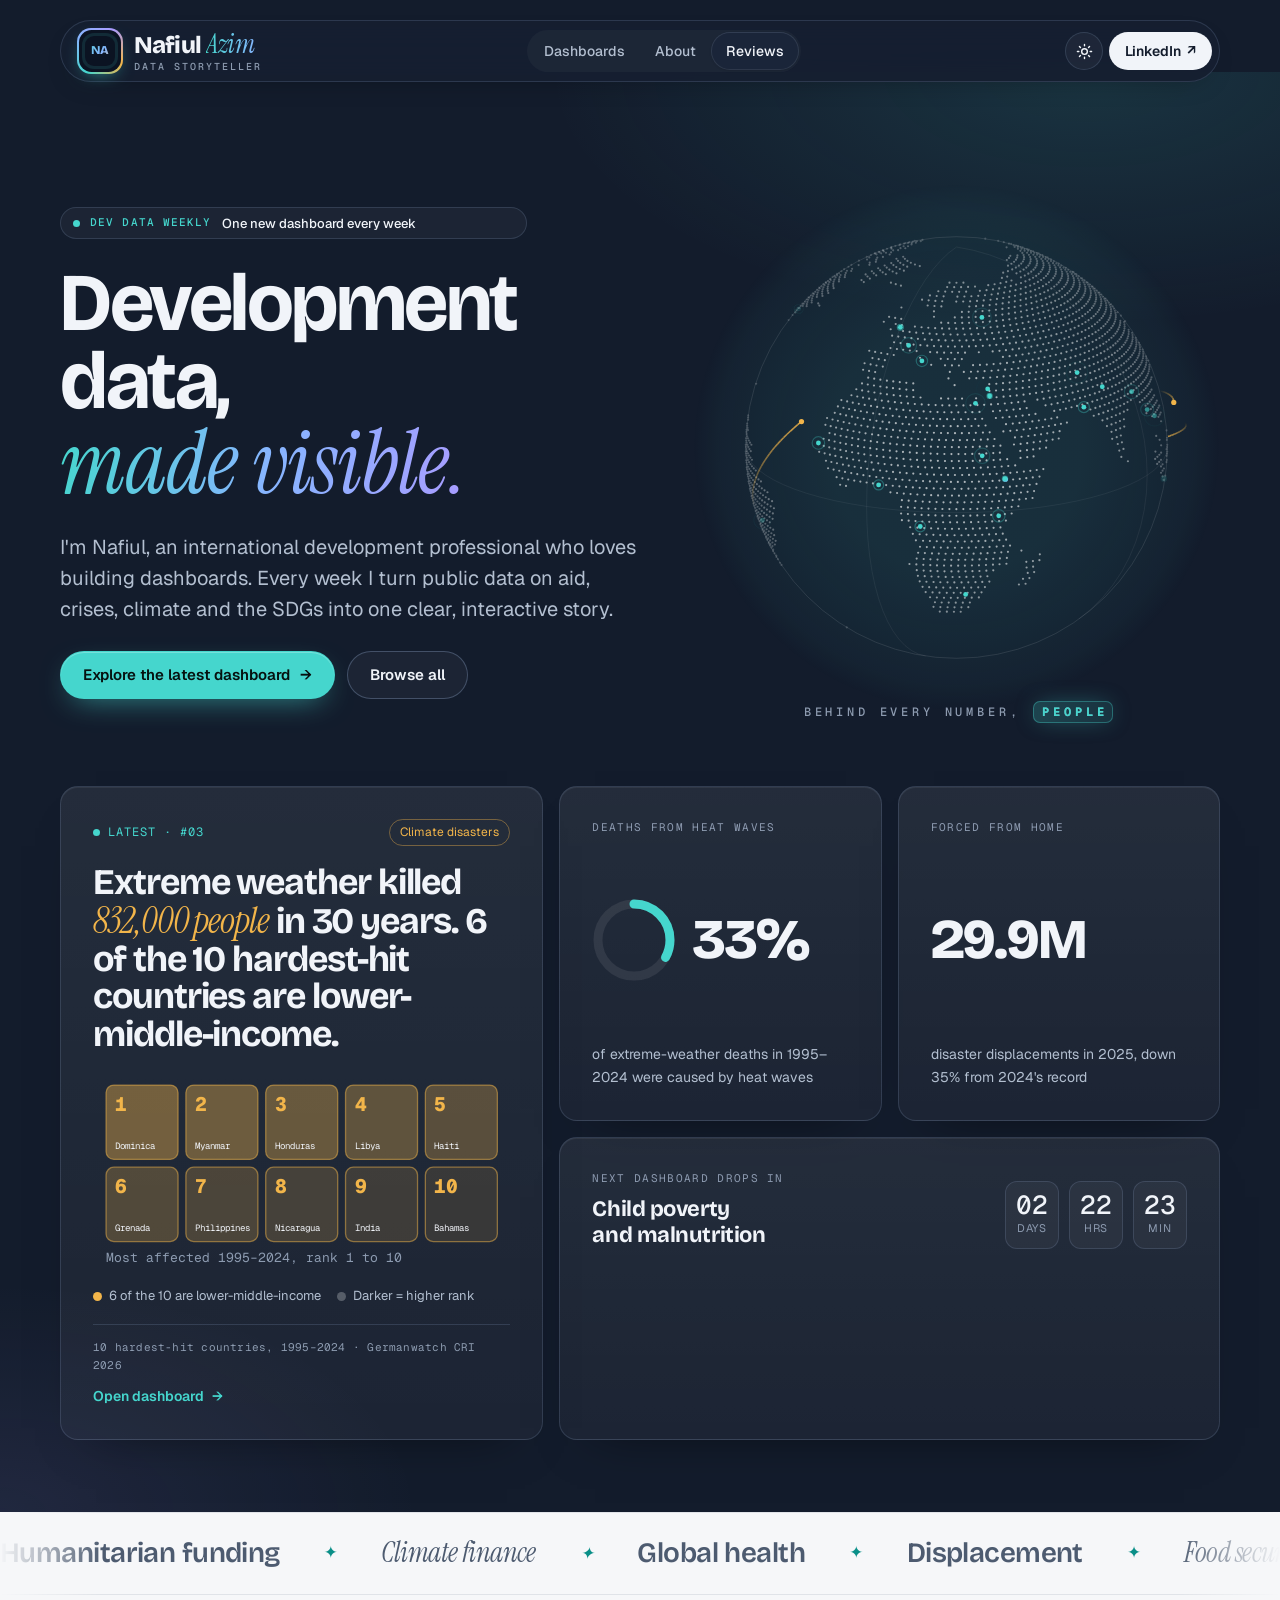
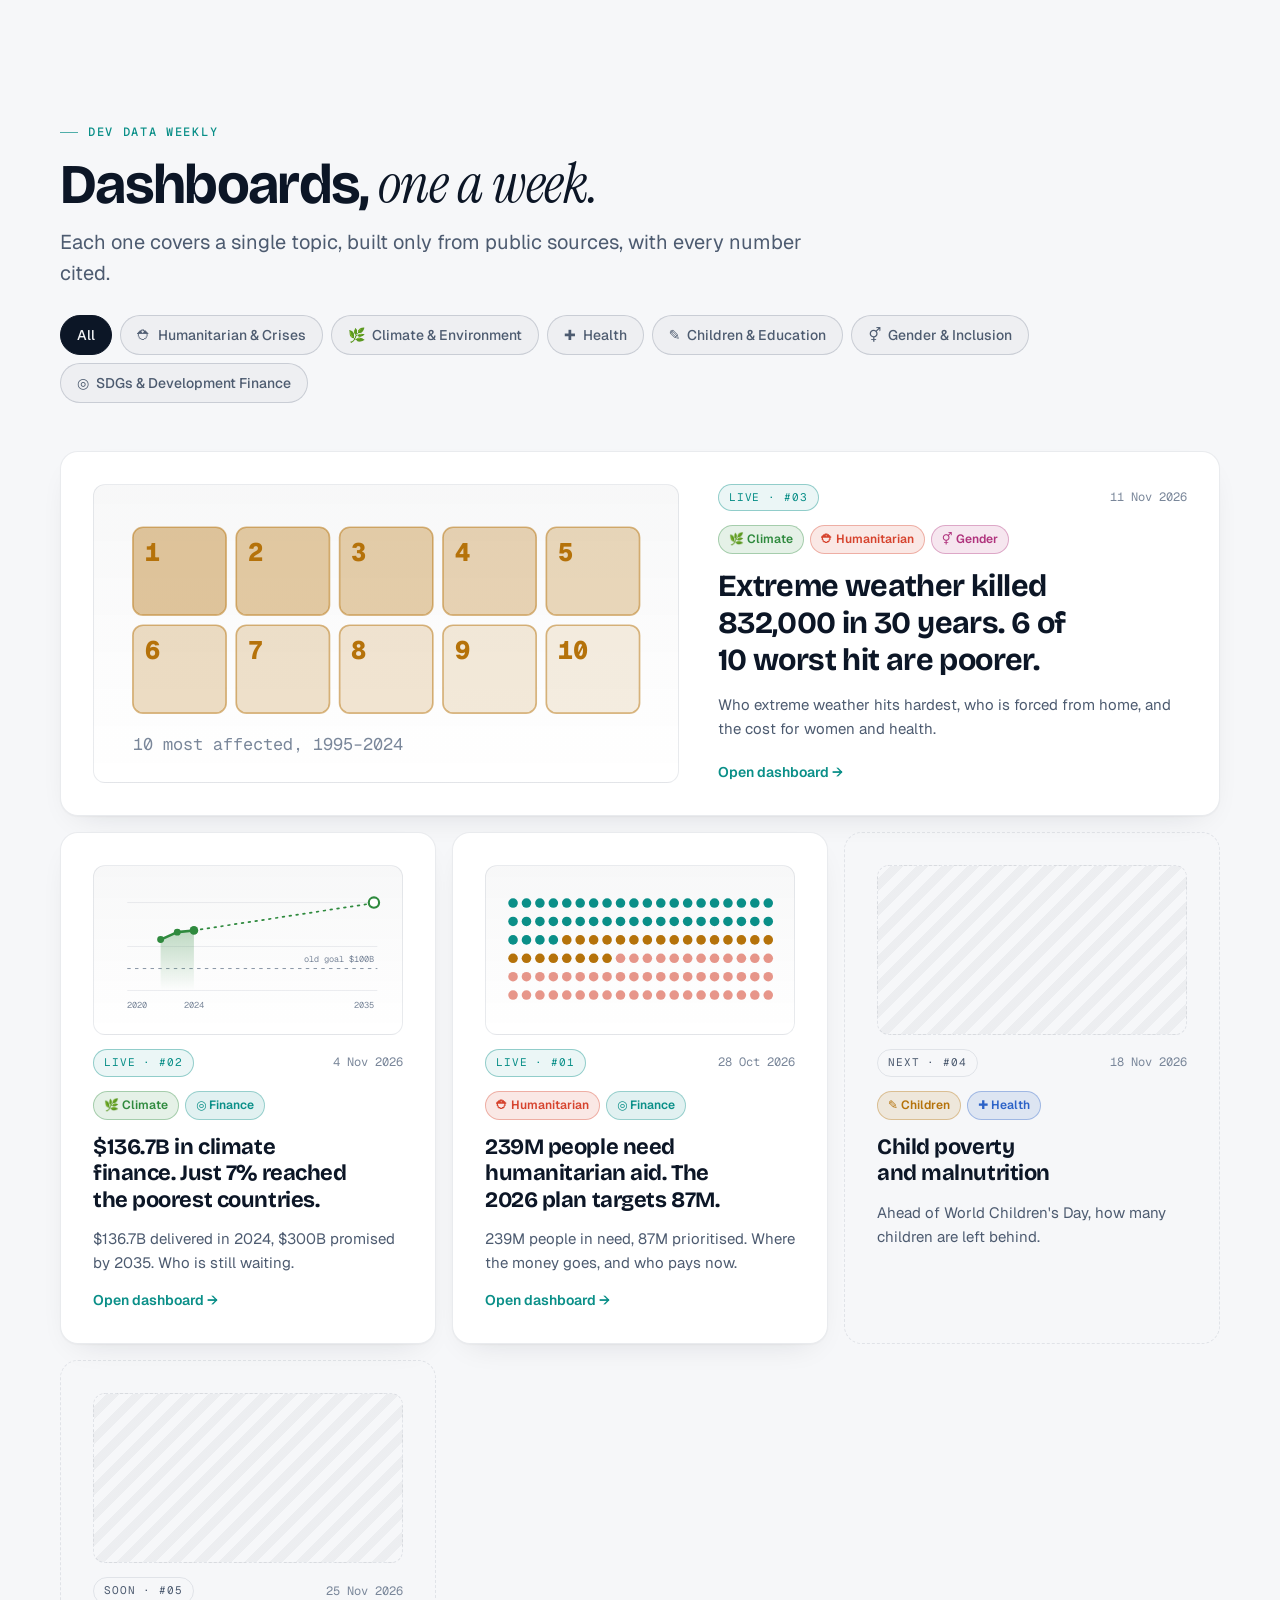
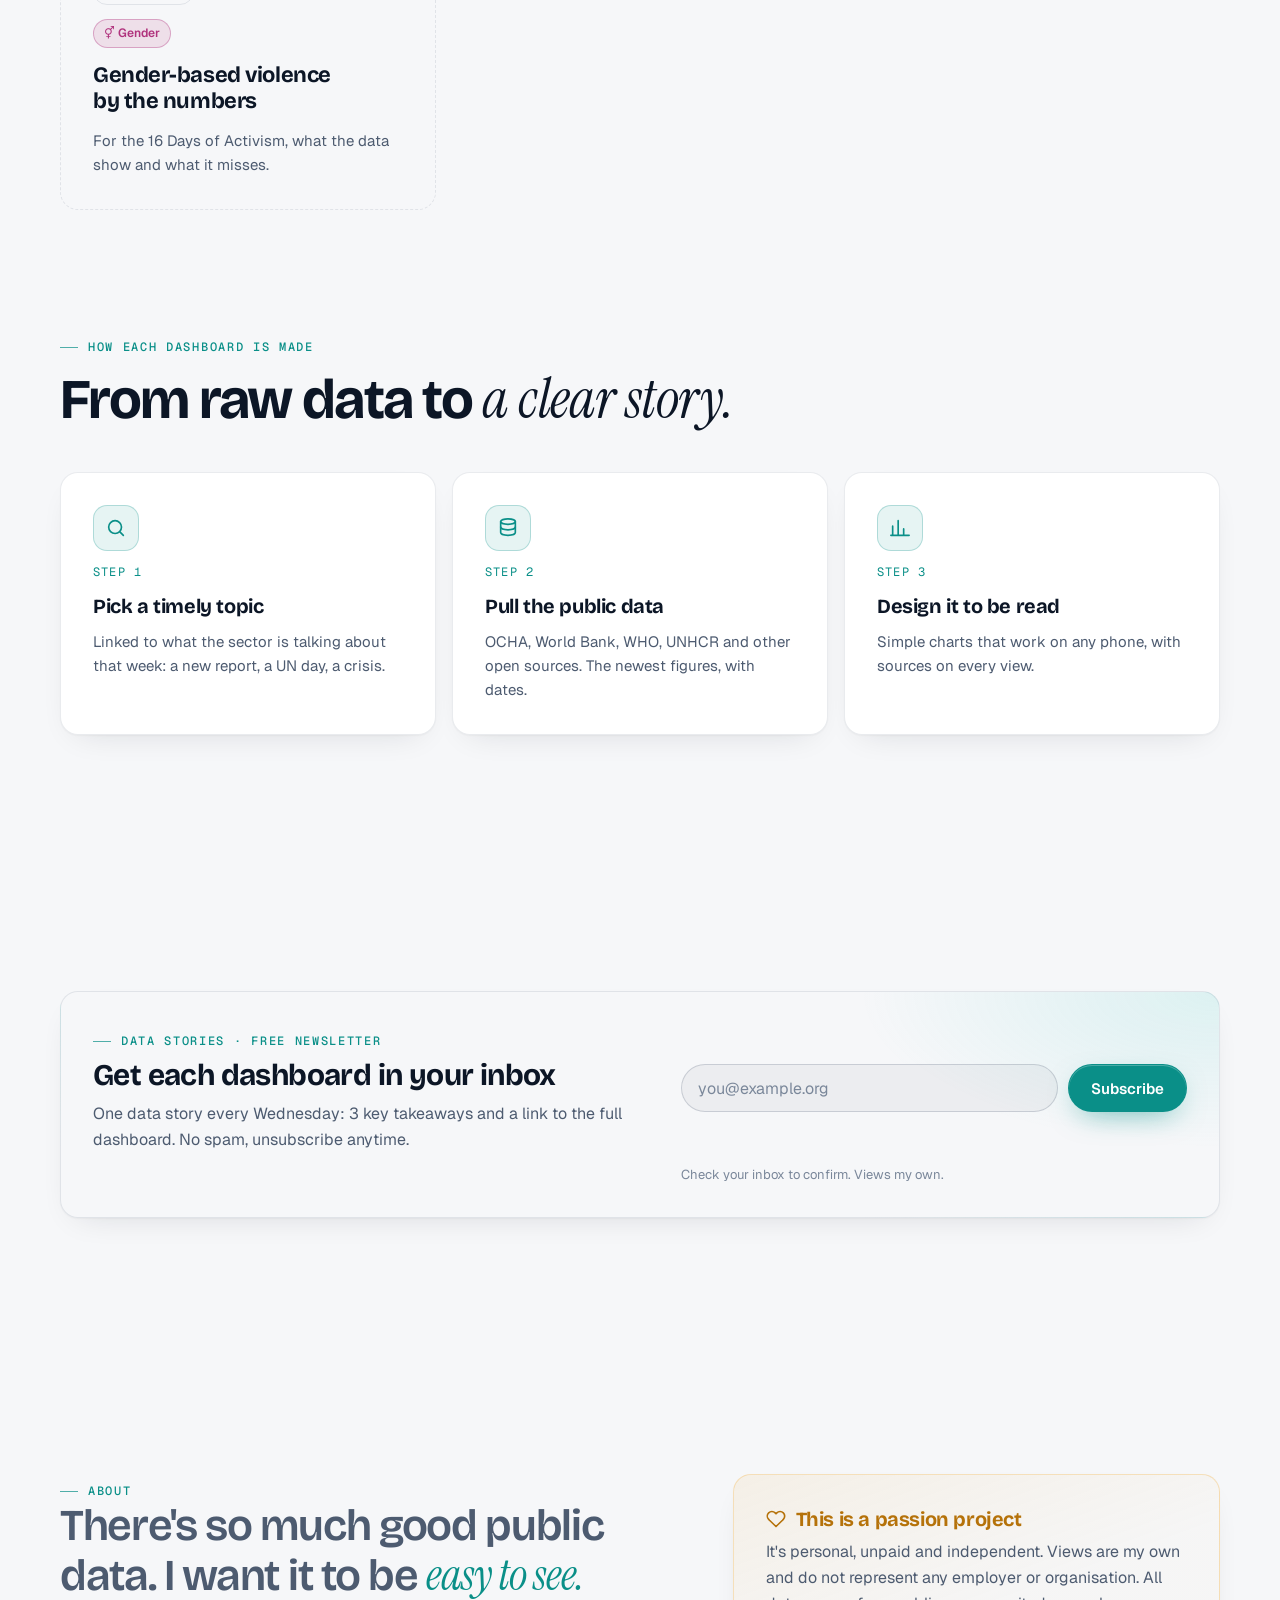
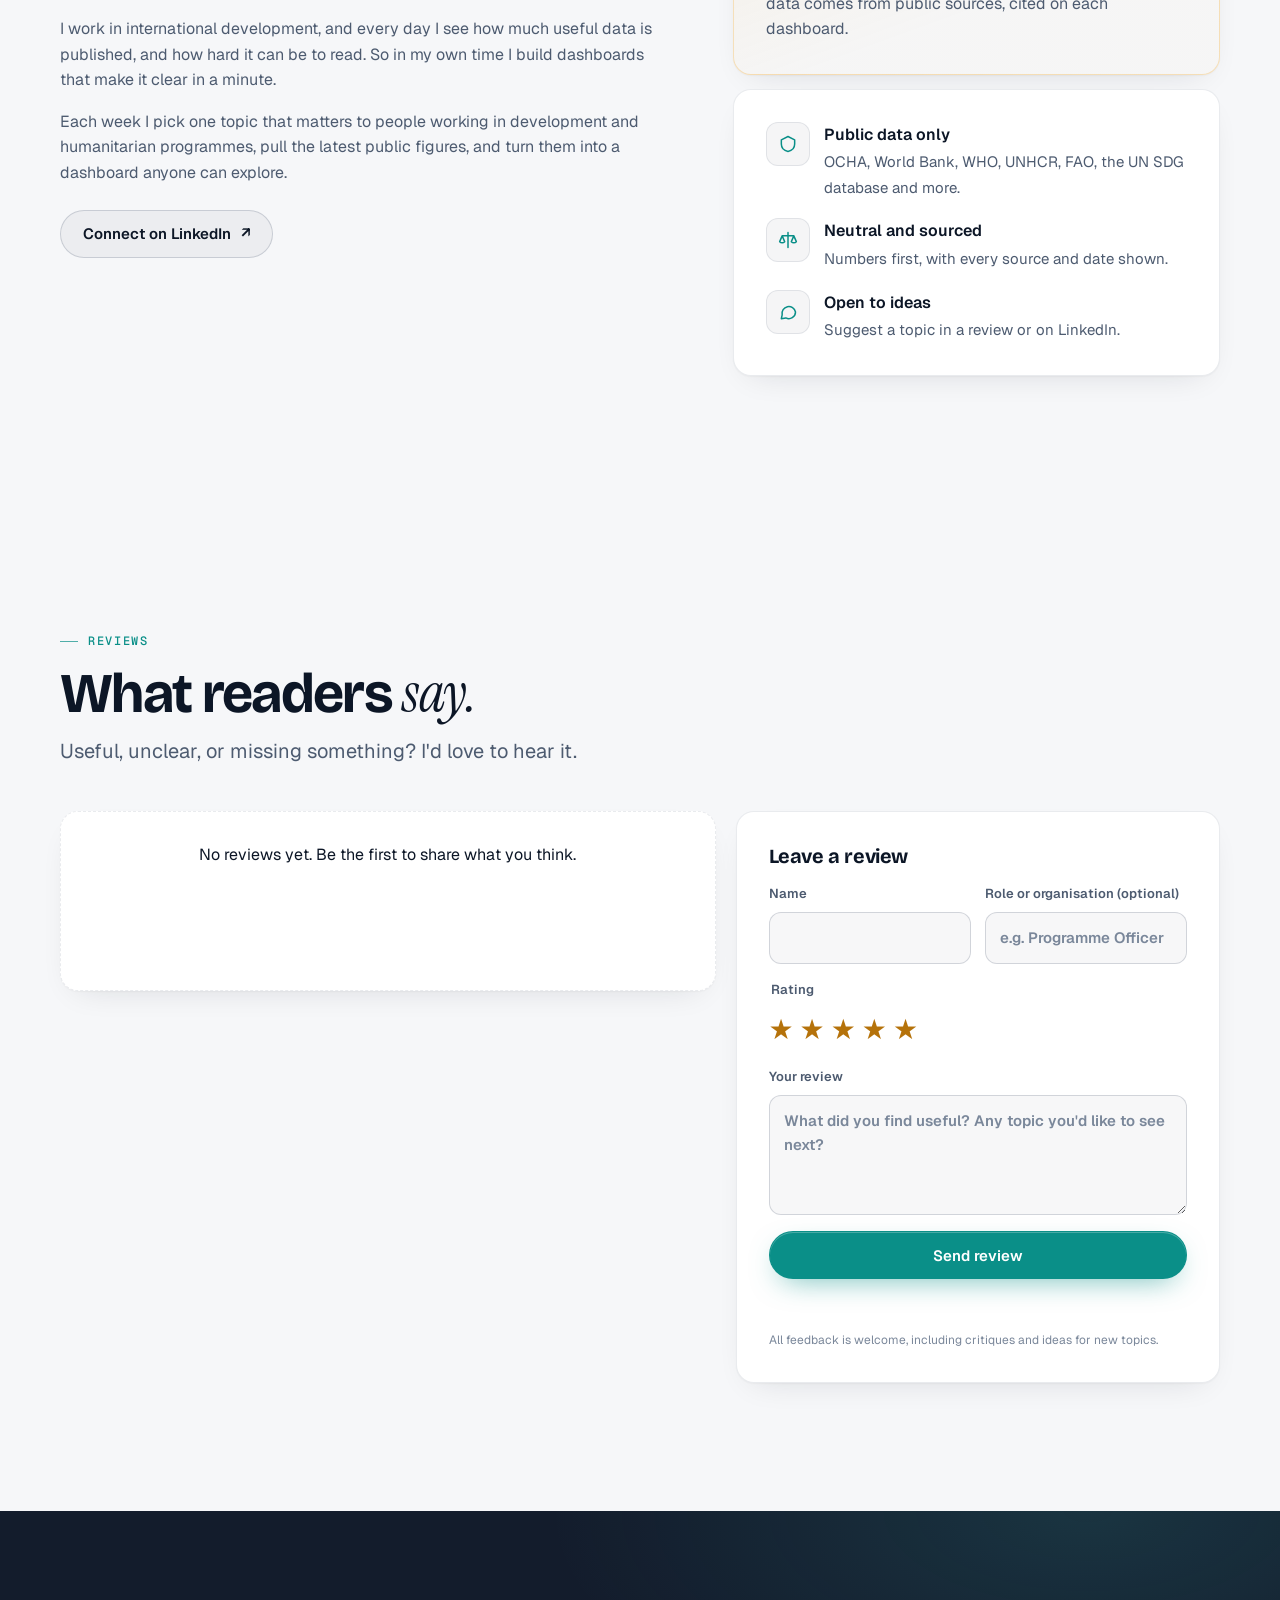
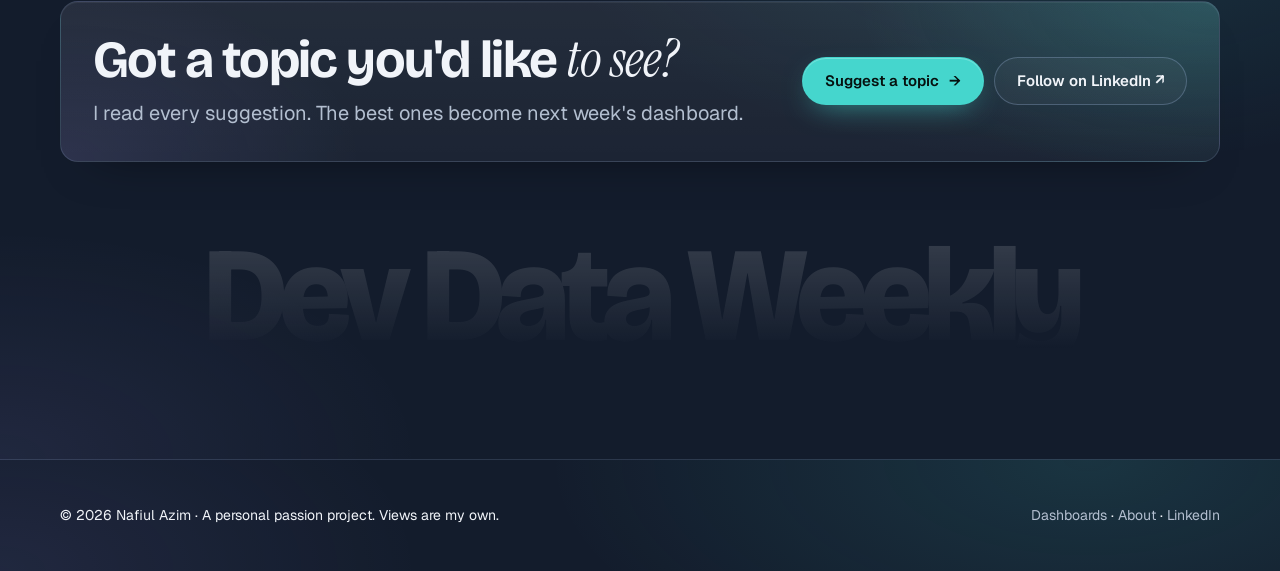
==== commit 7fa95694: "Dev Data Weekly #03: who is most exposed to climate disasters New issue page (amber accent, tile gri" ====
--- a/index.html
+++ b/index.html
@@ -96,6 +96,10 @@
 :root[data-theme="dark"] .acc-green{--a:#6fd685;--a-rgb:111,214,133}
 .acc-coral{--a:var(--coral);--a-rgb:255,110,90}
 .hero .acc-green{--a:#6fd685;--a-rgb:111,214,133}
+.acc-amber{--a:#b5720a;--a-rgb:181,114,10}
+@media (prefers-color-scheme:dark){:root:not([data-theme="light"]) .acc-amber{--a:#f2b54a;--a-rgb:242,181,74}}
+:root[data-theme="dark"] .acc-amber{--a:#f2b54a;--a-rgb:242,181,74}
+.hero .acc-amber{--a:#f2b54a;--a-rgb:242,181,74}
 .b-main .b-title em{color:var(--a,var(--coral))}
 .b-main .b-cat{border-color:rgba(var(--a-rgb,0,0,0),.4);color:var(--a,var(--muted))}
 .mini{width:100%;height:auto;display:block}
@@ -111,7 +115,7 @@
 .ring circle{fill:none;stroke-width:9}
 .ring .bg{stroke:rgba(var(--w),.08)}
 .ring .fg{stroke:var(--teal);stroke-linecap:round;stroke-dasharray:226.2;stroke-dashoffset:226.2;transition:stroke-dashoffset 1.8s var(--ease) .3s}
-.ring.in .fg{stroke-dashoffset:123}
+.ring.in .fg{stroke-dashoffset:151.6}
 .count{display:flex;gap:10px}
 .count div{display:grid;gap:2px;text-align:center;min-width:54px;padding:10px 6px;border-radius:12px;background:rgba(var(--w),.04);border:1px solid var(--line)}
 .count b{font-family:var(--mono);font-size:26px;font-weight:500;font-variant-numeric:tabular-nums;line-height:1}
@@ -220,7 +224,7 @@
       </h1>
       <p class="lede fade">I'm Nafiul, an international development professional who loves building dashboards. Every week I turn public data on aid, crises, climate and the SDGs into one clear, interactive story.</p>
       <div class="hero-actions fade f2">
-        <a class="btn btn-primary" href="/devdataweekly/issues/2026-11-04-climate-finance/">Explore the latest dashboard <span class="arr">→</span></a>
+        <a class="btn btn-primary" href="/devdataweekly/issues/2026-11-11-climate-disaster-exposure/">Explore the latest dashboard <span class="arr">→</span></a>
         <a class="btn btn-ghost" href="#dashboards">Browse all</a>
       </div>
     </div>
@@ -231,43 +235,68 @@
     </div>
 
     <div class="bento">
-      <a class="panel b-main acc-green reveal" href="/devdataweekly/issues/2026-11-04-climate-finance/" aria-label="Open the latest dashboard: rich countries delivered $136.7 billion in climate finance; the poorest got 7%">
-        <div class="b-top"><span class="b-live"><span class="dot"></span>Latest · #02</span><span class="b-cat">Climate finance</span></div>
-        <div class="b-title">Rich countries delivered $136.7 billion in climate finance. The poorest got <em>7%.</em></div>
+      <a class="panel b-main acc-amber reveal" href="/devdataweekly/issues/2026-11-11-climate-disaster-exposure/" aria-label="Open the latest dashboard: extreme weather killed 832,000 people in 30 years; 6 of the 10 hardest-hit countries are lower-middle-income">
+        <div class="b-top"><span class="b-live"><span class="dot"></span>Latest · #03</span><span class="b-cat">Climate disasters</span></div>
+        <div class="b-title">Extreme weather killed <em>832,000 people</em> in 30 years. 6 of the 10 hardest-hit countries are lower-middle-income.</div>
         <svg class="mini" viewBox="0 0 320 150" aria-hidden="true">
-          <text x="20" y="40" style="font-size:30px;font-weight:800;fill:var(--fg)">$136.7B</text>
-          <text x="20" y="62">delivered in 2024</text>
-          <rect x="20" y="80" width="290" height="40" rx="8" fill="rgba(var(--w),.10)"/>
-          <rect x="20" y="80" width="20.3" height="40" rx="8" fill="var(--a)"/>
-          <path d="M30 124 L30 134" stroke="var(--a)" stroke-width="2"/>
-          <text x="20" y="146" style="fill:var(--a);font-weight:700">7% to low-income countries</text>
+          <rect x="10.0" y="10.0" width="55.2" height="57.0" rx="6" fill="var(--a)" fill-opacity="0.40" stroke="var(--a)" stroke-opacity=".5"/>
+          <text x="17.0" y="30.0" style="font-size:15px;font-weight:800;fill:var(--a)">1</text>
+          <text x="17.0" y="59.0" style="font-size:7px;fill:var(--fg)">Dominica</text>
+          <rect x="71.2" y="10.0" width="55.2" height="57.0" rx="6" fill="var(--a)" fill-opacity="0.37" stroke="var(--a)" stroke-opacity=".5"/>
+          <text x="78.2" y="30.0" style="font-size:15px;font-weight:800;fill:var(--a)">2</text>
+          <text x="78.2" y="59.0" style="font-size:7px;fill:var(--fg)">Myanmar</text>
+          <rect x="132.4" y="10.0" width="55.2" height="57.0" rx="6" fill="var(--a)" fill-opacity="0.34" stroke="var(--a)" stroke-opacity=".5"/>
+          <text x="139.4" y="30.0" style="font-size:15px;font-weight:800;fill:var(--a)">3</text>
+          <text x="139.4" y="59.0" style="font-size:7px;fill:var(--fg)">Honduras</text>
+          <rect x="193.6" y="10.0" width="55.2" height="57.0" rx="6" fill="var(--a)" fill-opacity="0.30" stroke="var(--a)" stroke-opacity=".5"/>
+          <text x="200.6" y="30.0" style="font-size:15px;font-weight:800;fill:var(--a)">4</text>
+          <text x="200.6" y="59.0" style="font-size:7px;fill:var(--fg)">Libya</text>
+          <rect x="254.8" y="10.0" width="55.2" height="57.0" rx="6" fill="var(--a)" fill-opacity="0.27" stroke="var(--a)" stroke-opacity=".5"/>
+          <text x="261.8" y="30.0" style="font-size:15px;font-weight:800;fill:var(--a)">5</text>
+          <text x="261.8" y="59.0" style="font-size:7px;fill:var(--fg)">Haiti</text>
+          <rect x="10.0" y="73.0" width="55.2" height="57.0" rx="6" fill="var(--a)" fill-opacity="0.24" stroke="var(--a)" stroke-opacity=".5"/>
+          <text x="17.0" y="93.0" style="font-size:15px;font-weight:800;fill:var(--a)">6</text>
+          <text x="17.0" y="122.0" style="font-size:7px;fill:var(--fg)">Grenada</text>
+          <rect x="71.2" y="73.0" width="55.2" height="57.0" rx="6" fill="var(--a)" fill-opacity="0.21" stroke="var(--a)" stroke-opacity=".5"/>
+          <text x="78.2" y="93.0" style="font-size:15px;font-weight:800;fill:var(--a)">7</text>
+          <text x="78.2" y="122.0" style="font-size:7px;fill:var(--fg)">Philippines</text>
+          <rect x="132.4" y="73.0" width="55.2" height="57.0" rx="6" fill="var(--a)" fill-opacity="0.18" stroke="var(--a)" stroke-opacity=".5"/>
+          <text x="139.4" y="93.0" style="font-size:15px;font-weight:800;fill:var(--a)">8</text>
+          <text x="139.4" y="122.0" style="font-size:7px;fill:var(--fg)">Nicaragua</text>
+          <rect x="193.6" y="73.0" width="55.2" height="57.0" rx="6" fill="var(--a)" fill-opacity="0.15" stroke="var(--a)" stroke-opacity=".5"/>
+          <text x="200.6" y="93.0" style="font-size:15px;font-weight:800;fill:var(--a)">9</text>
+          <text x="200.6" y="122.0" style="font-size:7px;fill:var(--fg)">India</text>
+          <rect x="254.8" y="73.0" width="55.2" height="57.0" rx="6" fill="var(--a)" fill-opacity="0.12" stroke="var(--a)" stroke-opacity=".5"/>
+          <text x="261.8" y="93.0" style="font-size:15px;font-weight:800;fill:var(--a)">10</text>
+          <text x="261.8" y="122.0" style="font-size:7px;fill:var(--fg)">Bahamas</text>
+          <text x="10" y="146">Most affected 1995–2024, rank 1 to 10</text>
         </svg>
-        <div class="legend"><span><i style="background:var(--a)"></i>Low-income countries: 7%</span><span><i style="background:rgba(var(--w),.25)"></i>Everyone else</span></div>
-        <div class="b-foot"><span class="src">Share of 2024 climate finance · OECD (May 2026)</span><span class="b-go">Open dashboard <span>→</span></span></div>
+        <div class="legend"><span><i style="background:var(--a)"></i>6 of the 10 are lower-middle-income</span><span><i style="background:rgba(var(--w),.25)"></i>Darker = higher rank</span></div>
+        <div class="b-foot"><span class="src">10 hardest-hit countries, 1995–2024 · Germanwatch CRI 2026</span><span class="b-go">Open dashboard <span>→</span></span></div>
       </a>
 
       <div class="panel tile reveal d1">
-        <span class="k">2035 goal, covered</span>
+        <span class="k">Deaths from heat waves</span>
         <div class="ring" id="ring" data-anim>
           <svg viewBox="0 0 84 84" aria-hidden="true"><circle class="bg" cx="42" cy="42" r="36"/><circle class="fg" cx="42" cy="42" r="36"/></svg>
-          <div class="big"><span data-count="46" data-suffix="%">46%</span></div>
+          <div class="big"><span data-count="33" data-suffix="%">33%</span></div>
         </div>
-        <p>of the $300B-a-year goal is already delivered (2024 level)</p>
+        <p>of extreme-weather deaths in 1995–2024 were caused by heat waves</p>
       </div>
 
       <div class="panel tile reveal d2">
-        <span class="k">Low-income countries</span>
-        <div class="big"><span data-count="7" data-suffix="%">7%</span></div>
-        <p>of 2024 climate finance reached them</p>
+        <span class="k">Forced from home</span>
+        <div class="big"><span data-count="29.9" data-dec="1" data-suffix="M">29.9M</span></div>
+        <p>disaster displacements in 2025, down 35% from 2024's record</p>
       </div>
 
       <div class="panel tile t-next reveal d3">
         <div class="row">
           <div style="display:grid;gap:8px">
             <span class="k">Next dashboard drops in</span>
-            <h3>Who is most exposed to climate disasters?</h3>
+            <h3>Child poverty and malnutrition</h3>
           </div>
-          <div class="count" data-next-drop data-latest="2026-11-04" aria-label="Time until the next dashboard">
+          <div class="count" data-next-drop data-latest="2026-11-11" aria-label="Time until the next dashboard">
             <div><b data-d>--</b><small>days</small></div>
             <div><b data-h>--</b><small>hrs</small></div>
             <div><b data-m>--</b><small>min</small></div>
@@ -291,6 +320,35 @@
     <div class="ftbar" id="topic-filter" role="toolbar" aria-label="Filter by theme"></div><p class="topic-status" id="topic-status" role="status"></p>
     <div class="cards">
       <!-- NEW ISSUES GO FIRST: copy one <a class="panel card"> block -->
+      <a class="panel card acc-amber reveal" data-topics="climate humanitarian gender" href="/devdataweekly/issues/2026-11-11-climate-disaster-exposure/">
+        <div class="thumb acc-amber" aria-hidden="true"><svg viewBox="0 0 320 150" aria-hidden="true">
+          <rect x="10.0" y="12.0" width="55.2" height="52.0" rx="6" fill="var(--a)" fill-opacity="0.40" stroke="var(--a)" stroke-opacity=".5"/>
+          <text x="17.0" y="32.0" style="font-size:15px;font-weight:800;fill:var(--a)">1</text>
+          <rect x="71.2" y="12.0" width="55.2" height="52.0" rx="6" fill="var(--a)" fill-opacity="0.37" stroke="var(--a)" stroke-opacity=".5"/>
+          <text x="78.2" y="32.0" style="font-size:15px;font-weight:800;fill:var(--a)">2</text>
+          <rect x="132.4" y="12.0" width="55.2" height="52.0" rx="6" fill="var(--a)" fill-opacity="0.34" stroke="var(--a)" stroke-opacity=".5"/>
+          <text x="139.4" y="32.0" style="font-size:15px;font-weight:800;fill:var(--a)">3</text>
+          <rect x="193.6" y="12.0" width="55.2" height="52.0" rx="6" fill="var(--a)" fill-opacity="0.30" stroke="var(--a)" stroke-opacity=".5"/>
+          <text x="200.6" y="32.0" style="font-size:15px;font-weight:800;fill:var(--a)">4</text>
+          <rect x="254.8" y="12.0" width="55.2" height="52.0" rx="6" fill="var(--a)" fill-opacity="0.27" stroke="var(--a)" stroke-opacity=".5"/>
+          <text x="261.8" y="32.0" style="font-size:15px;font-weight:800;fill:var(--a)">5</text>
+          <rect x="10.0" y="70.0" width="55.2" height="52.0" rx="6" fill="var(--a)" fill-opacity="0.24" stroke="var(--a)" stroke-opacity=".5"/>
+          <text x="17.0" y="90.0" style="font-size:15px;font-weight:800;fill:var(--a)">6</text>
+          <rect x="71.2" y="70.0" width="55.2" height="52.0" rx="6" fill="var(--a)" fill-opacity="0.21" stroke="var(--a)" stroke-opacity=".5"/>
+          <text x="78.2" y="90.0" style="font-size:15px;font-weight:800;fill:var(--a)">7</text>
+          <rect x="132.4" y="70.0" width="55.2" height="52.0" rx="6" fill="var(--a)" fill-opacity="0.18" stroke="var(--a)" stroke-opacity=".5"/>
+          <text x="139.4" y="90.0" style="font-size:15px;font-weight:800;fill:var(--a)">8</text>
+          <rect x="193.6" y="70.0" width="55.2" height="52.0" rx="6" fill="var(--a)" fill-opacity="0.15" stroke="var(--a)" stroke-opacity=".5"/>
+          <text x="200.6" y="90.0" style="font-size:15px;font-weight:800;fill:var(--a)">9</text>
+          <rect x="254.8" y="70.0" width="55.2" height="52.0" rx="6" fill="var(--a)" fill-opacity="0.12" stroke="var(--a)" stroke-opacity=".5"/>
+          <text x="261.8" y="90.0" style="font-size:15px;font-weight:800;fill:var(--a)">10</text>
+          <text x="10" y="144">10 most affected, 1995–2024</text>
+        </svg></div>
+        <div class="meta"><span class="tag live">Live · #03</span><span class="mono" style="color:var(--dim)">11 Nov 2026</span></div><div class="tags"><span class="ttag t-climate">🌿 Climate</span><span class="ttag t-humanitarian">⛑ Humanitarian</span><span class="ttag t-gender">⚥ Gender</span></div>
+        <h3>Extreme weather killed 832,000 in 30 years. 6 of 10 worst hit are poorer.</h3>
+        <p>Who extreme weather hits hardest, who is forced from home, and the cost for women and health.</p>
+        <span class="go">Open dashboard →</span>
+      </a>
       <a class="panel card acc-green reveal" data-topics="climate finance" href="/devdataweekly/issues/2026-11-04-climate-finance/">
         <div class="thumb acc-green" aria-hidden="true"><svg viewBox="0 0 320 150" aria-hidden="true">
           <defs><linearGradient id="hg2" x1="0" y1="0" x2="0" y2="1"><stop offset="0" stop-color="var(--a)" stop-opacity=".3"/><stop offset="1" stop-color="var(--a)" stop-opacity="0"/></linearGradient></defs>
@@ -316,17 +374,17 @@
         <p>239M people in need, 87M prioritised. Where the money goes, and who pays now.</p>
         <span class="go">Open dashboard →</span>
       </a>
-      <div data-topics="climate humanitarian" class="panel card soon reveal d1">
+      <div data-topics="children health" class="panel card soon reveal d1">
         <div class="thumb" aria-hidden="true"></div>
-        <div class="meta"><span class="tag">Next · #03</span><span class="mono" style="color:var(--dim)">11 Nov 2026</span></div><div class="tags"><span class="ttag t-climate">🌿 Climate</span><span class="ttag t-humanitarian">⛑ Humanitarian</span></div>
-        <h3>Who is most exposed to climate disasters?</h3>
-        <p>Risk, readiness and the countries that face both.</p>
-      </div>
-      <div data-topics="children" class="panel card soon reveal d2">
-        <div class="thumb" aria-hidden="true"></div>
-        <div class="meta"><span class="tag">Soon · #04</span><span class="mono" style="color:var(--dim)">18 Nov 2026</span></div><div class="tags"><span class="ttag t-children">✎ Children</span></div>
+        <div class="meta"><span class="tag">Next · #04</span><span class="mono" style="color:var(--dim)">18 Nov 2026</span></div><div class="tags"><span class="ttag t-children">✎ Children</span><span class="ttag t-health">✚ Health</span></div>
         <h3>Child poverty and malnutrition</h3>
         <p>Ahead of World Children's Day, how many children are left behind.</p>
+      </div>
+      <div data-topics="gender" class="panel card soon reveal d2">
+        <div class="thumb" aria-hidden="true"></div>
+        <div class="meta"><span class="tag">Soon · #05</span><span class="mono" style="color:var(--dim)">25 Nov 2026</span></div><div class="tags"><span class="ttag t-gender">⚥ Gender</span></div>
+        <h3>Gender-based violence by the numbers</h3>
+        <p>For the 16 Days of Activism, what the data show and what it misses.</p>
       </div>
     </div>
   </div>
@@ -424,7 +482,7 @@
 </footer>
 
 <script src="/assets/site.js?v=23"></script>
-<script src="/assets/dashboards.js?v=9"></script>
+<script src="/assets/dashboards.js?v=10"></script>
 <script src="/assets/globe.js?v=4"></script>
 <script>
 /* Drifting data-network background */
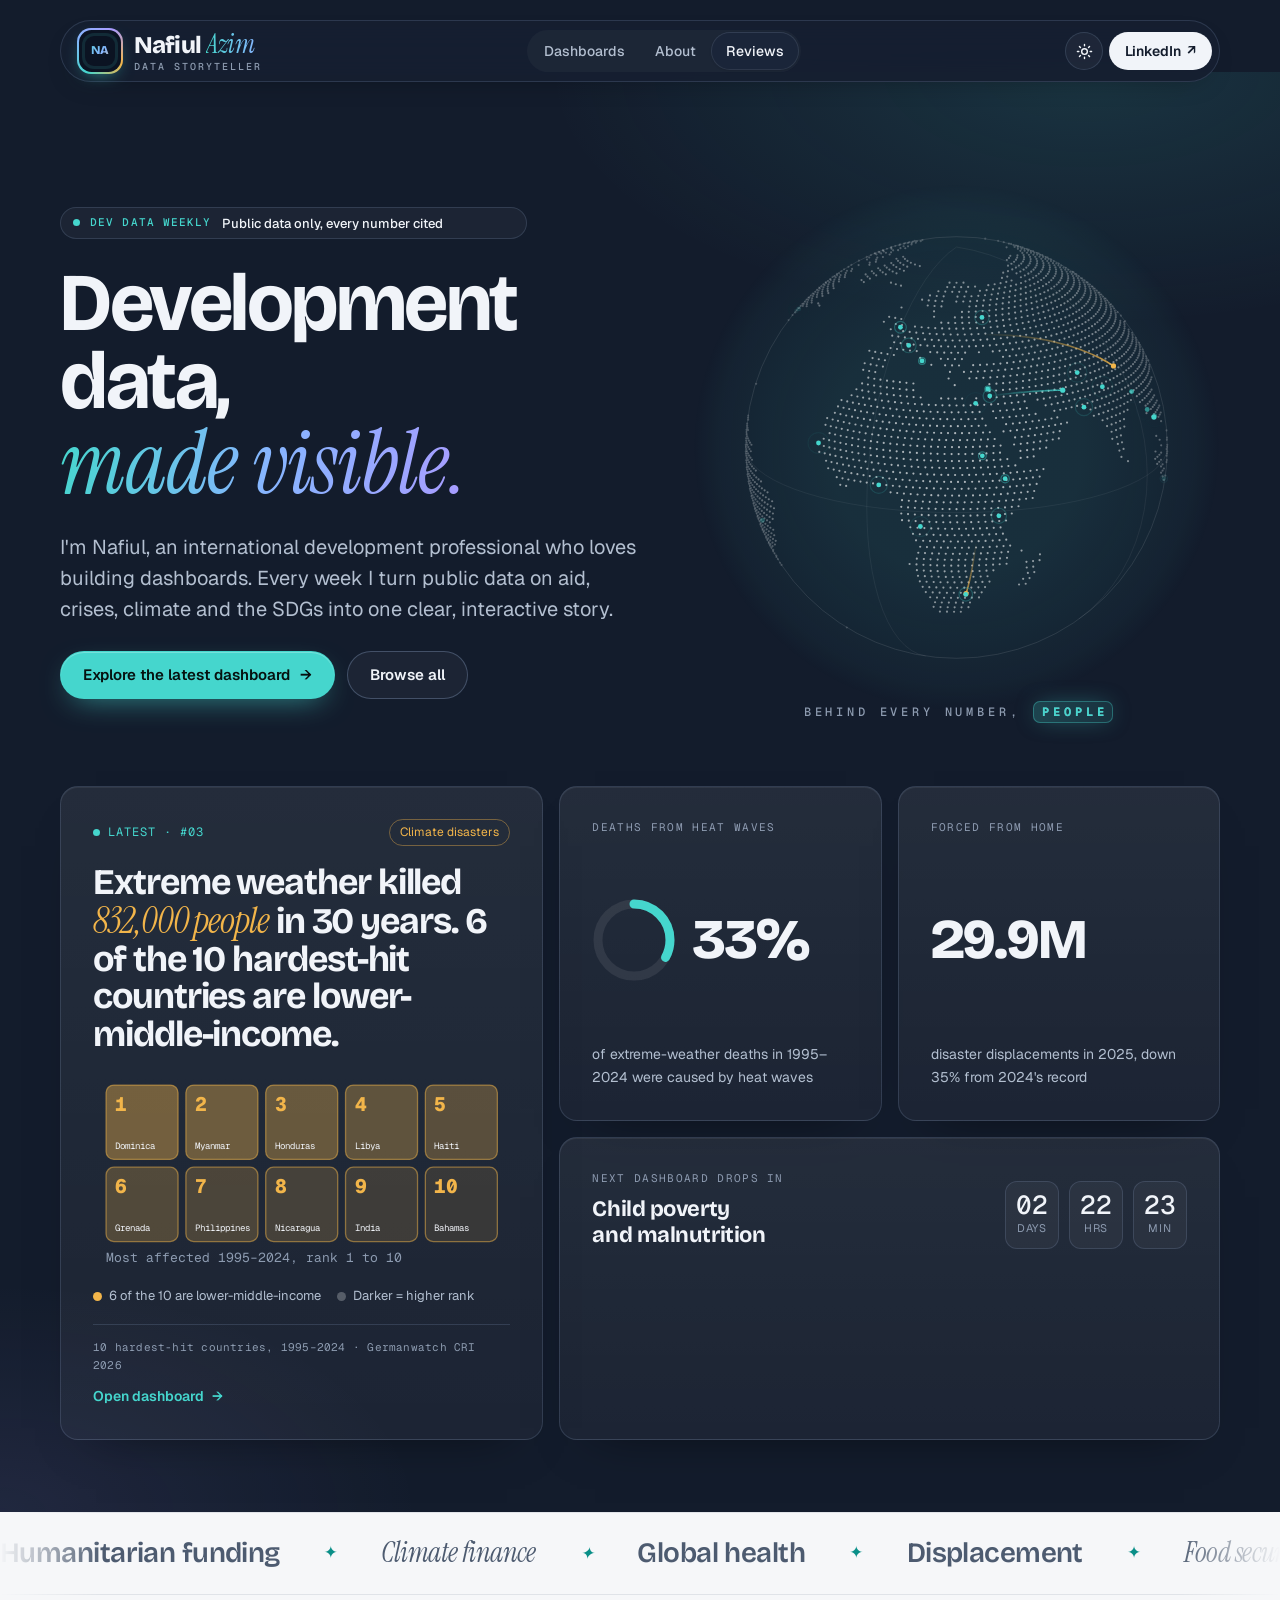
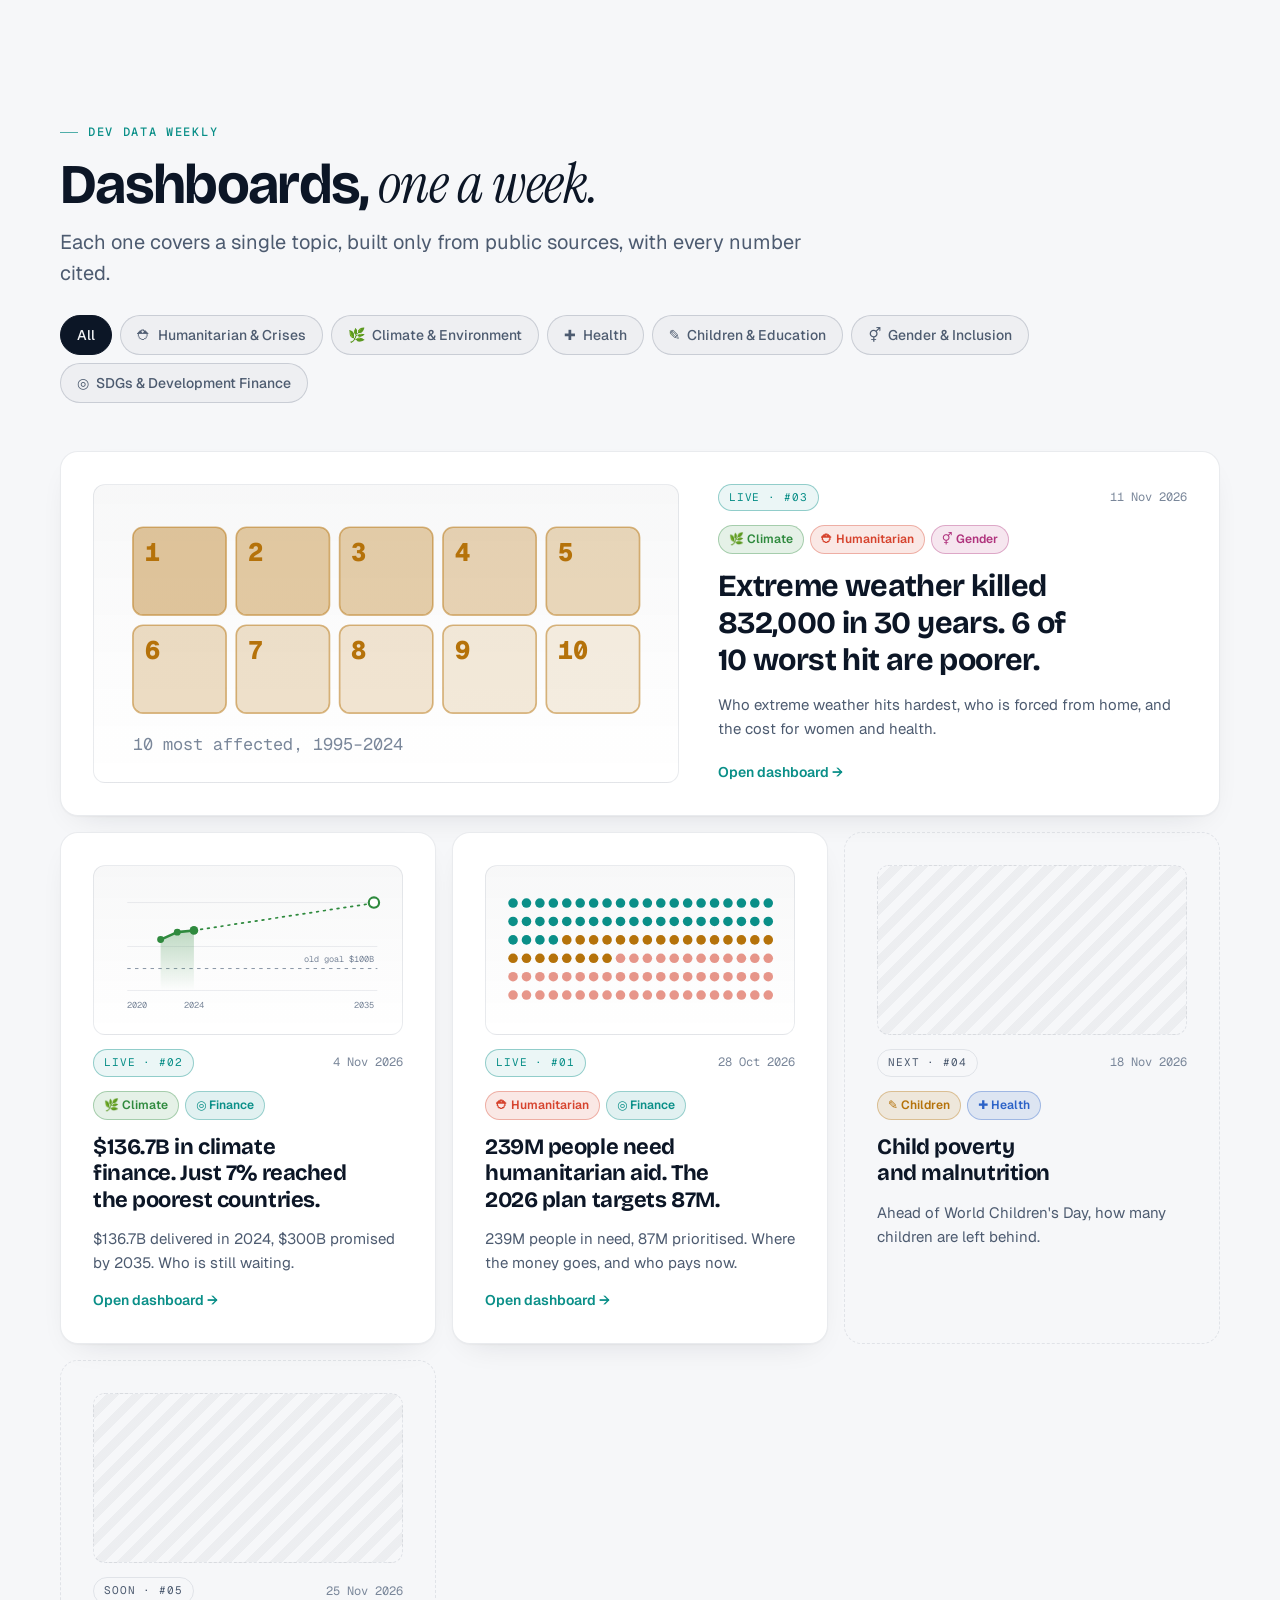
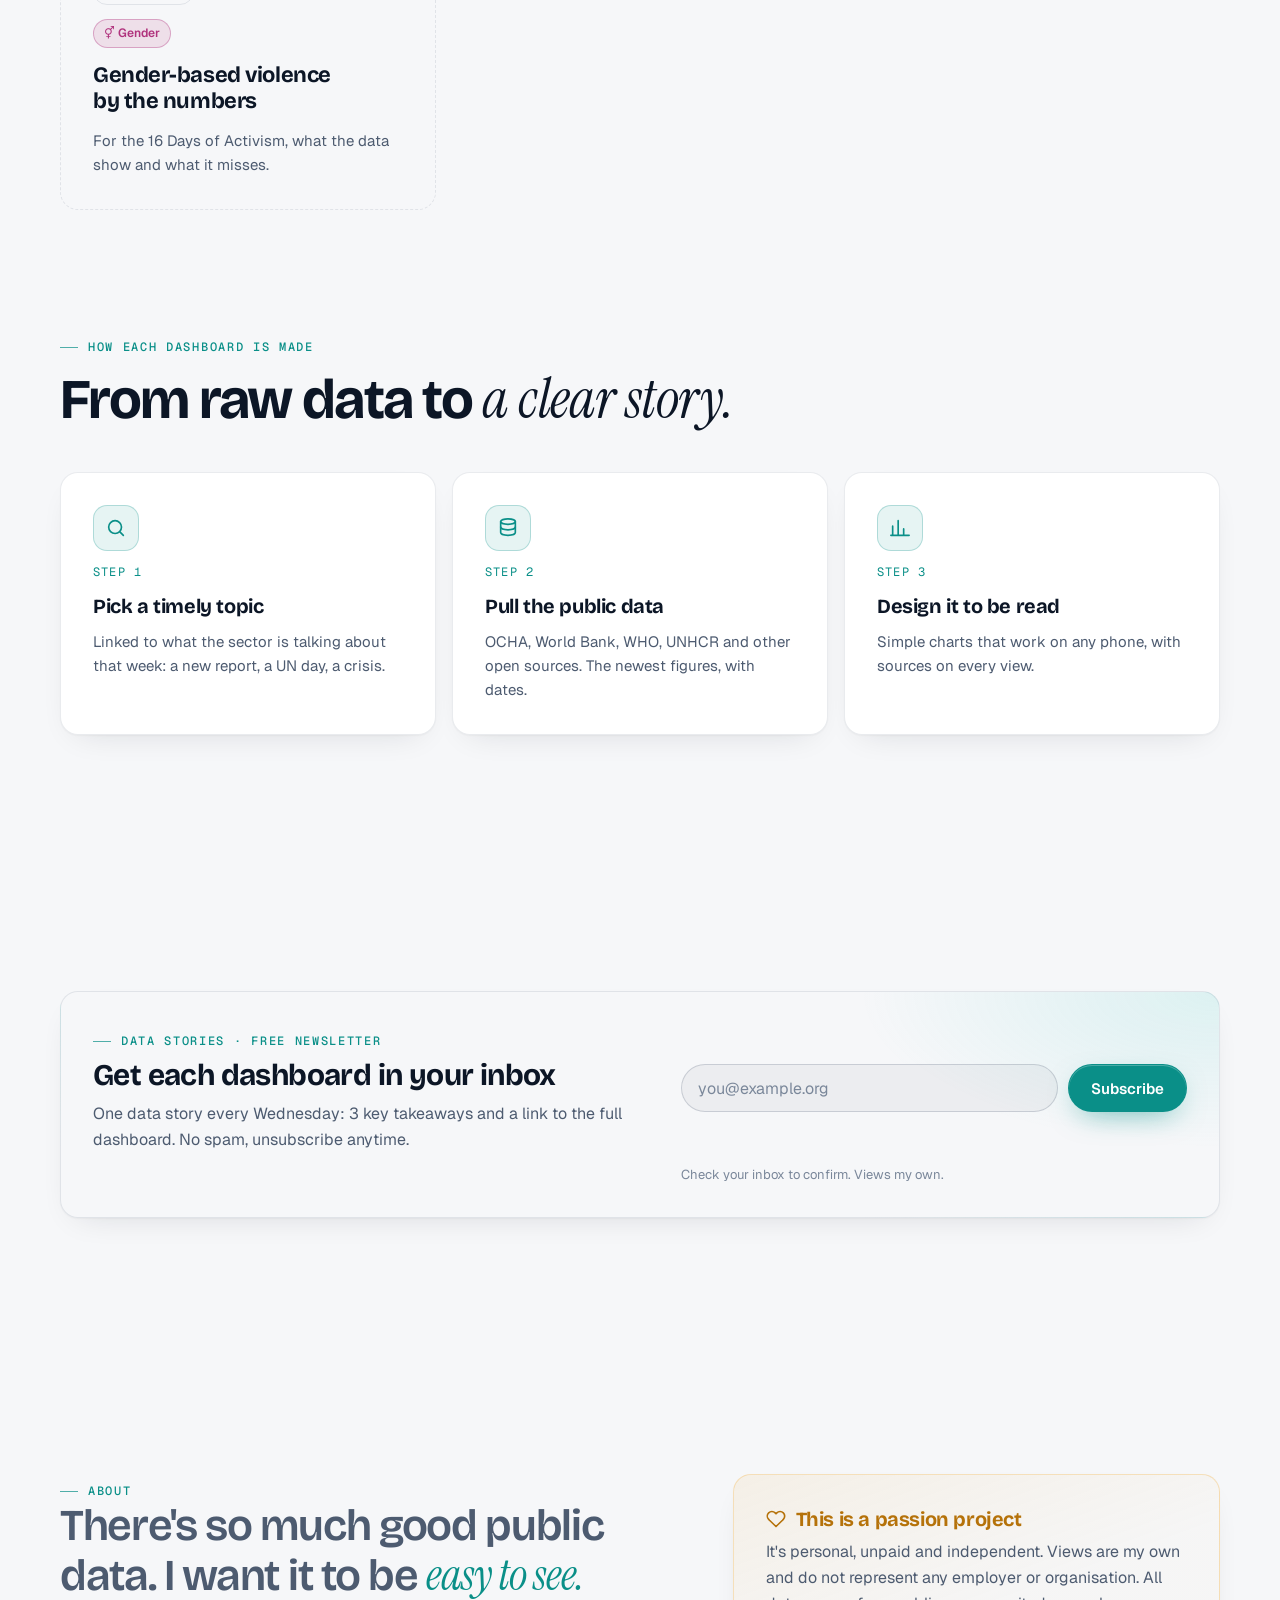
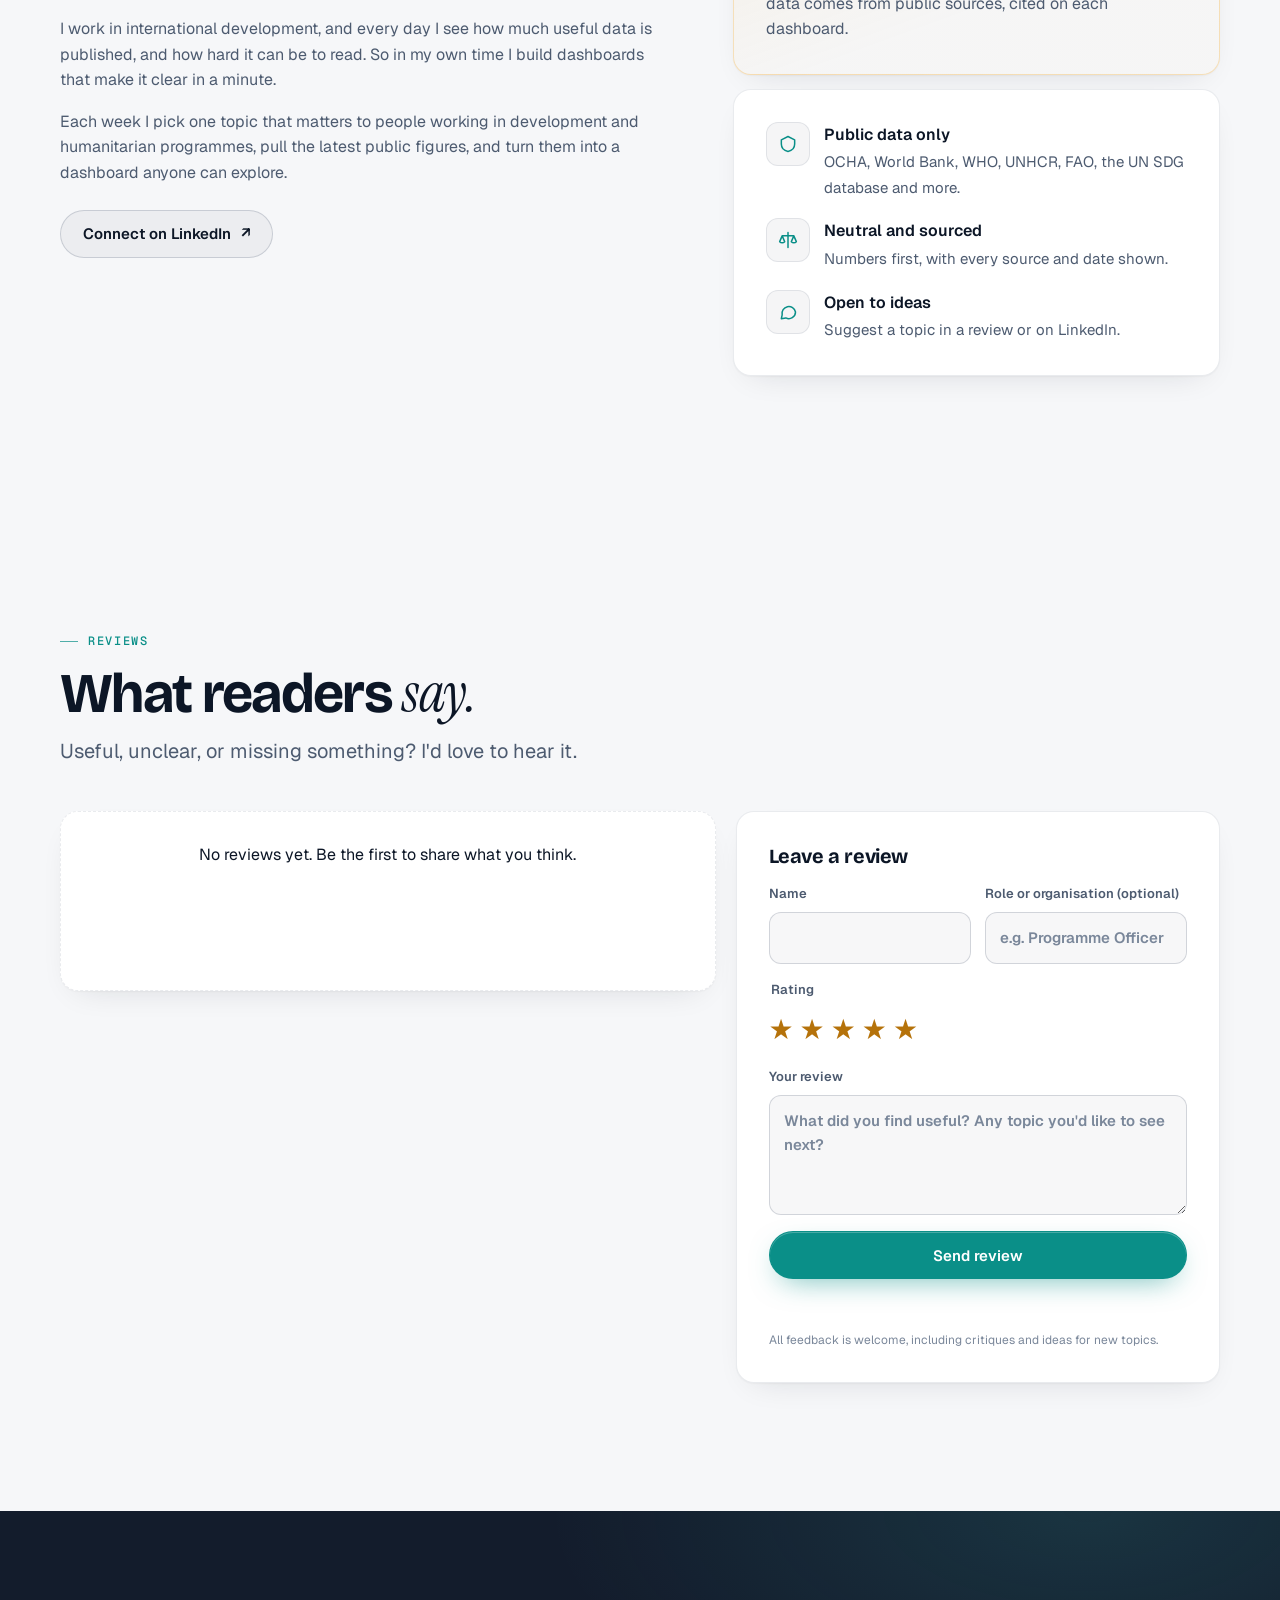
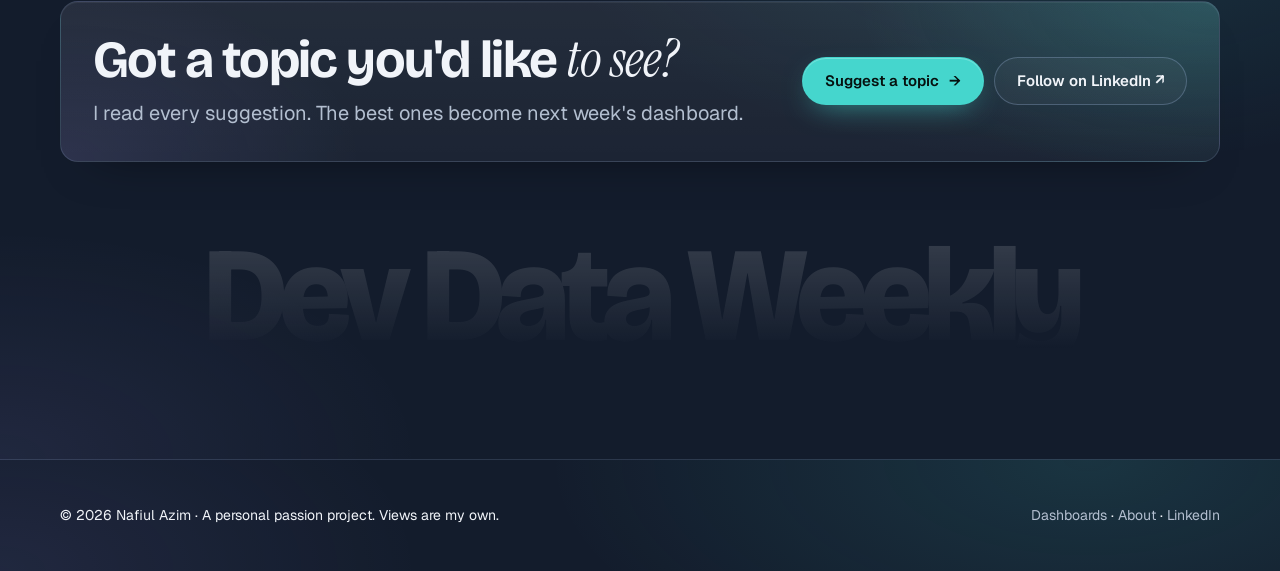
==== commit d8d67ca4: "Add RSS feed for automatic newsletter sending Co-Authored-By: Claude Opus 5.5 <noreply@anthropic.com" ====
--- a/index.html
+++ b/index.html
@@ -196,6 +196,7 @@
 
 @media (max-width:900px){.about,.rv-wrap{grid-template-columns:1fr}}
 </style>
+<link rel="alternate" type="application/rss+xml" title="Nafiul Azim · Data Stories" href="/feed.xml">
 </head>
 <body>
 <div class="bg-glow"></div><div class="bg-grid"></div><div class="bg-grain"></div>
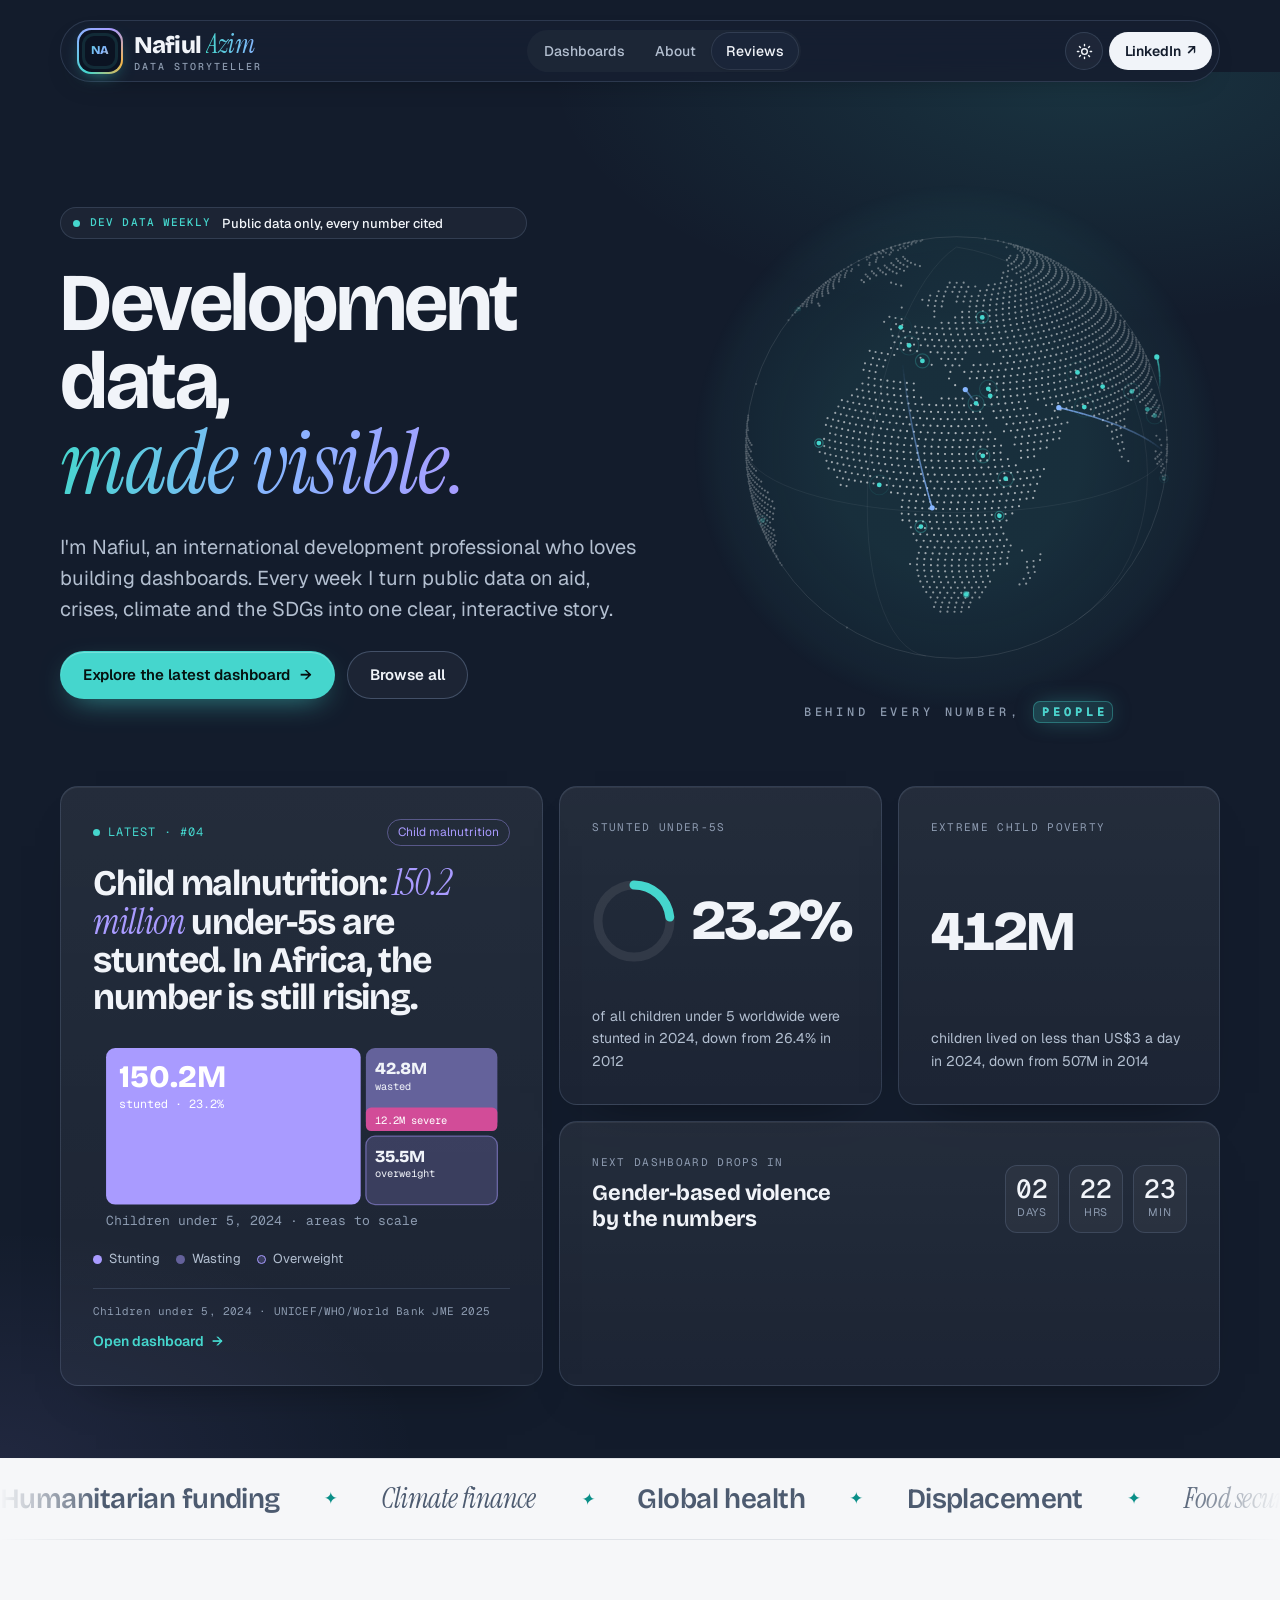
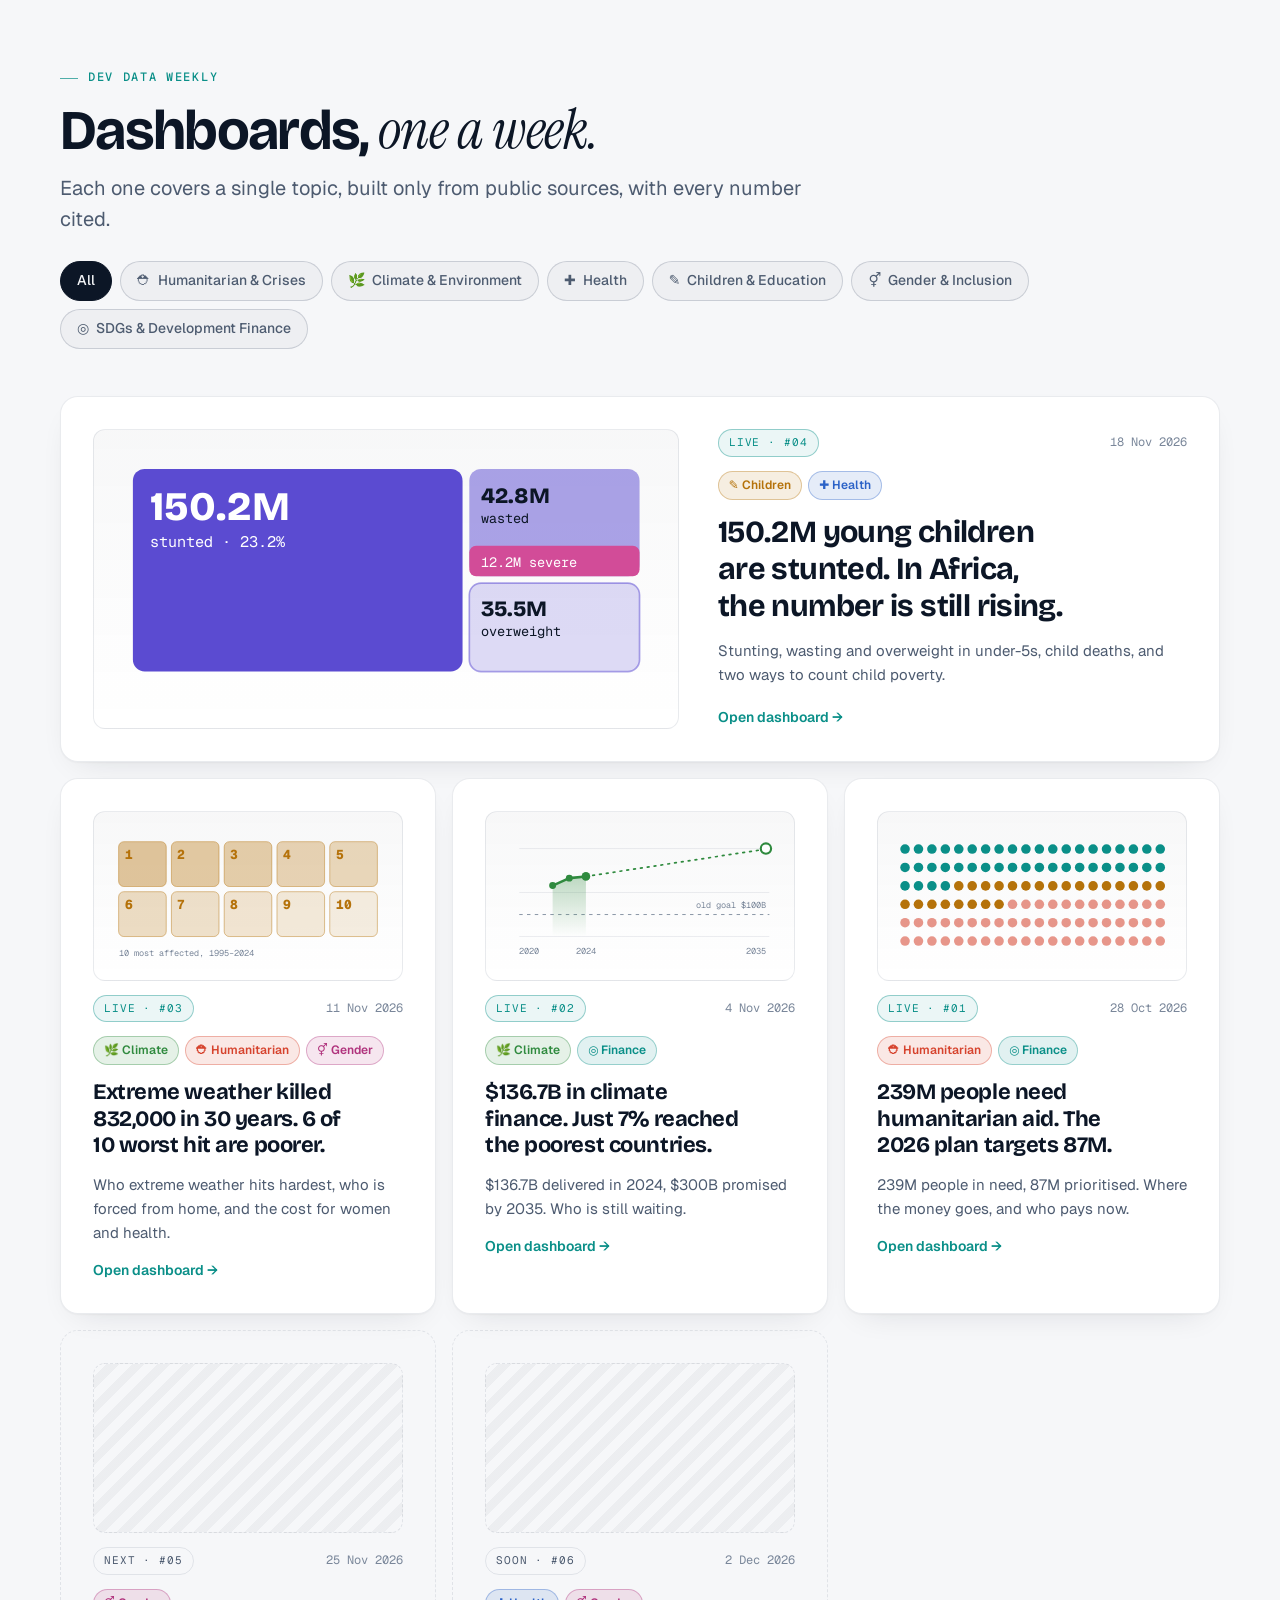
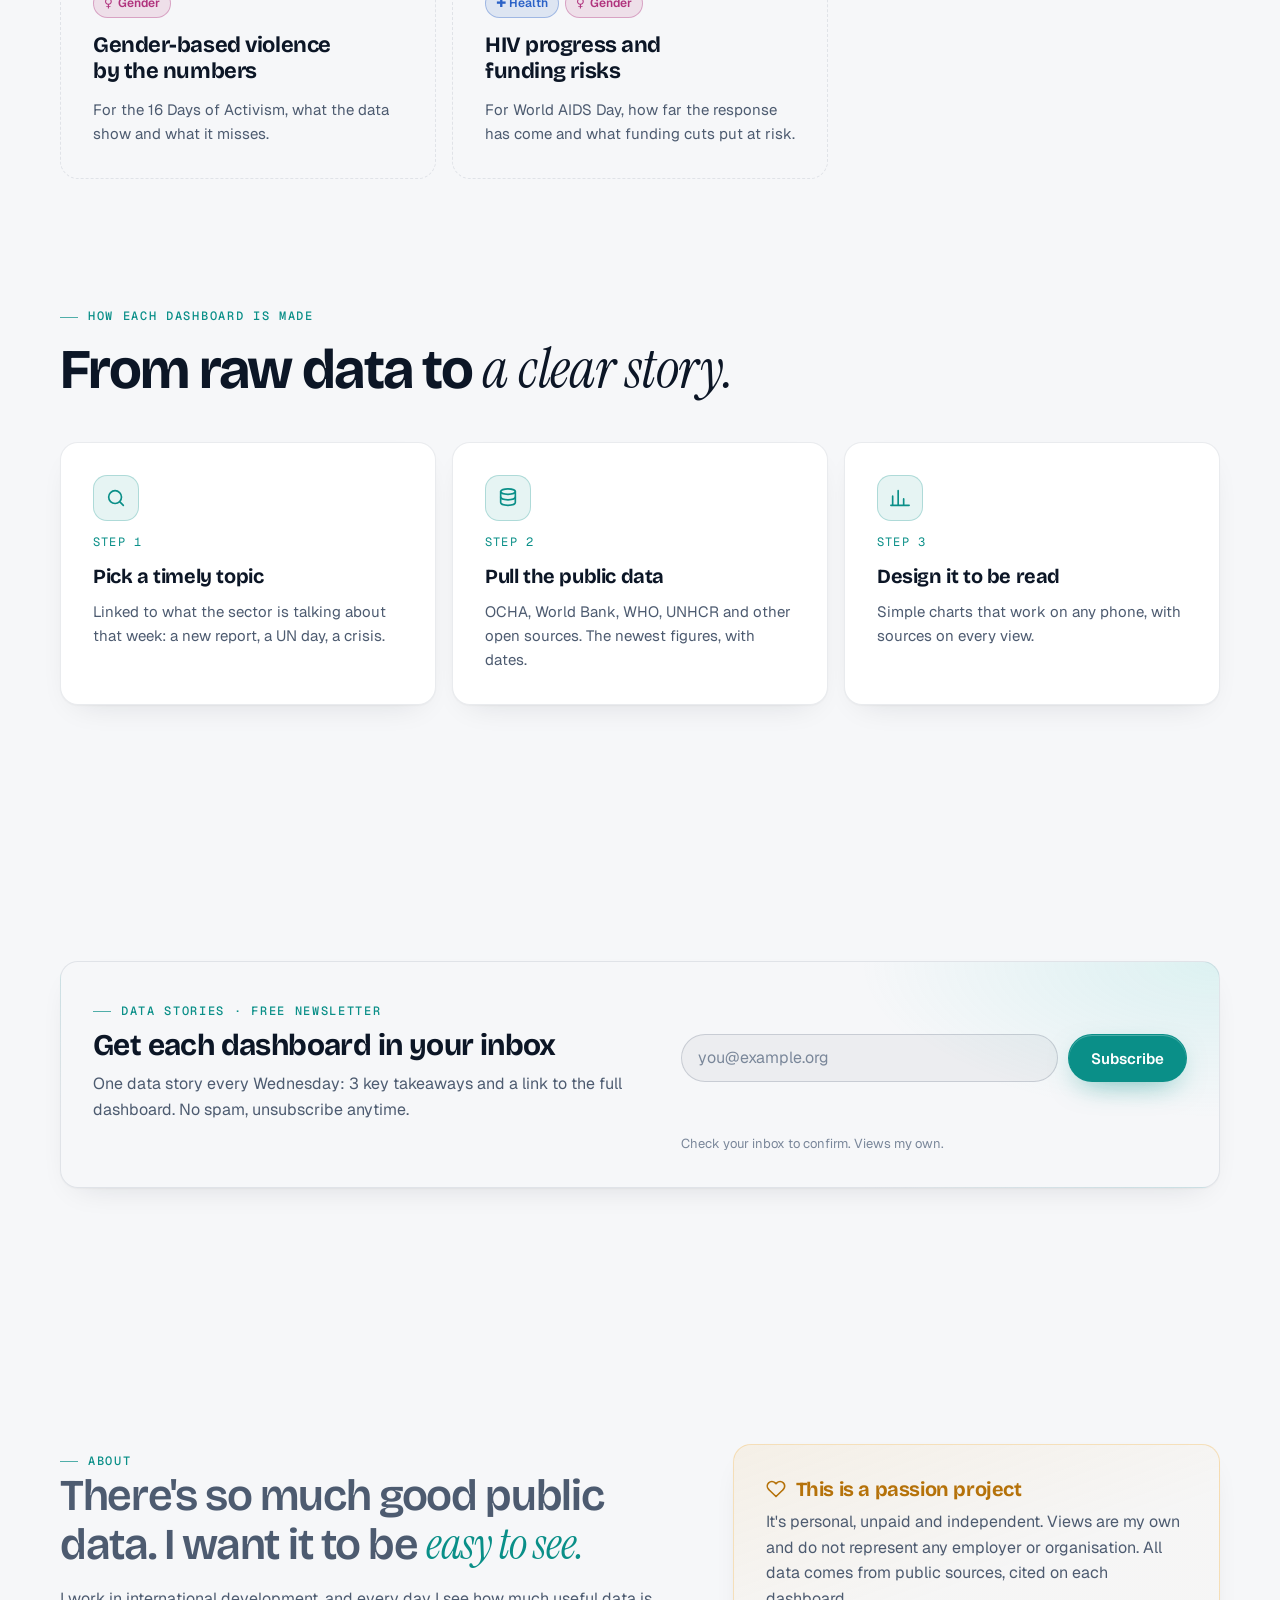
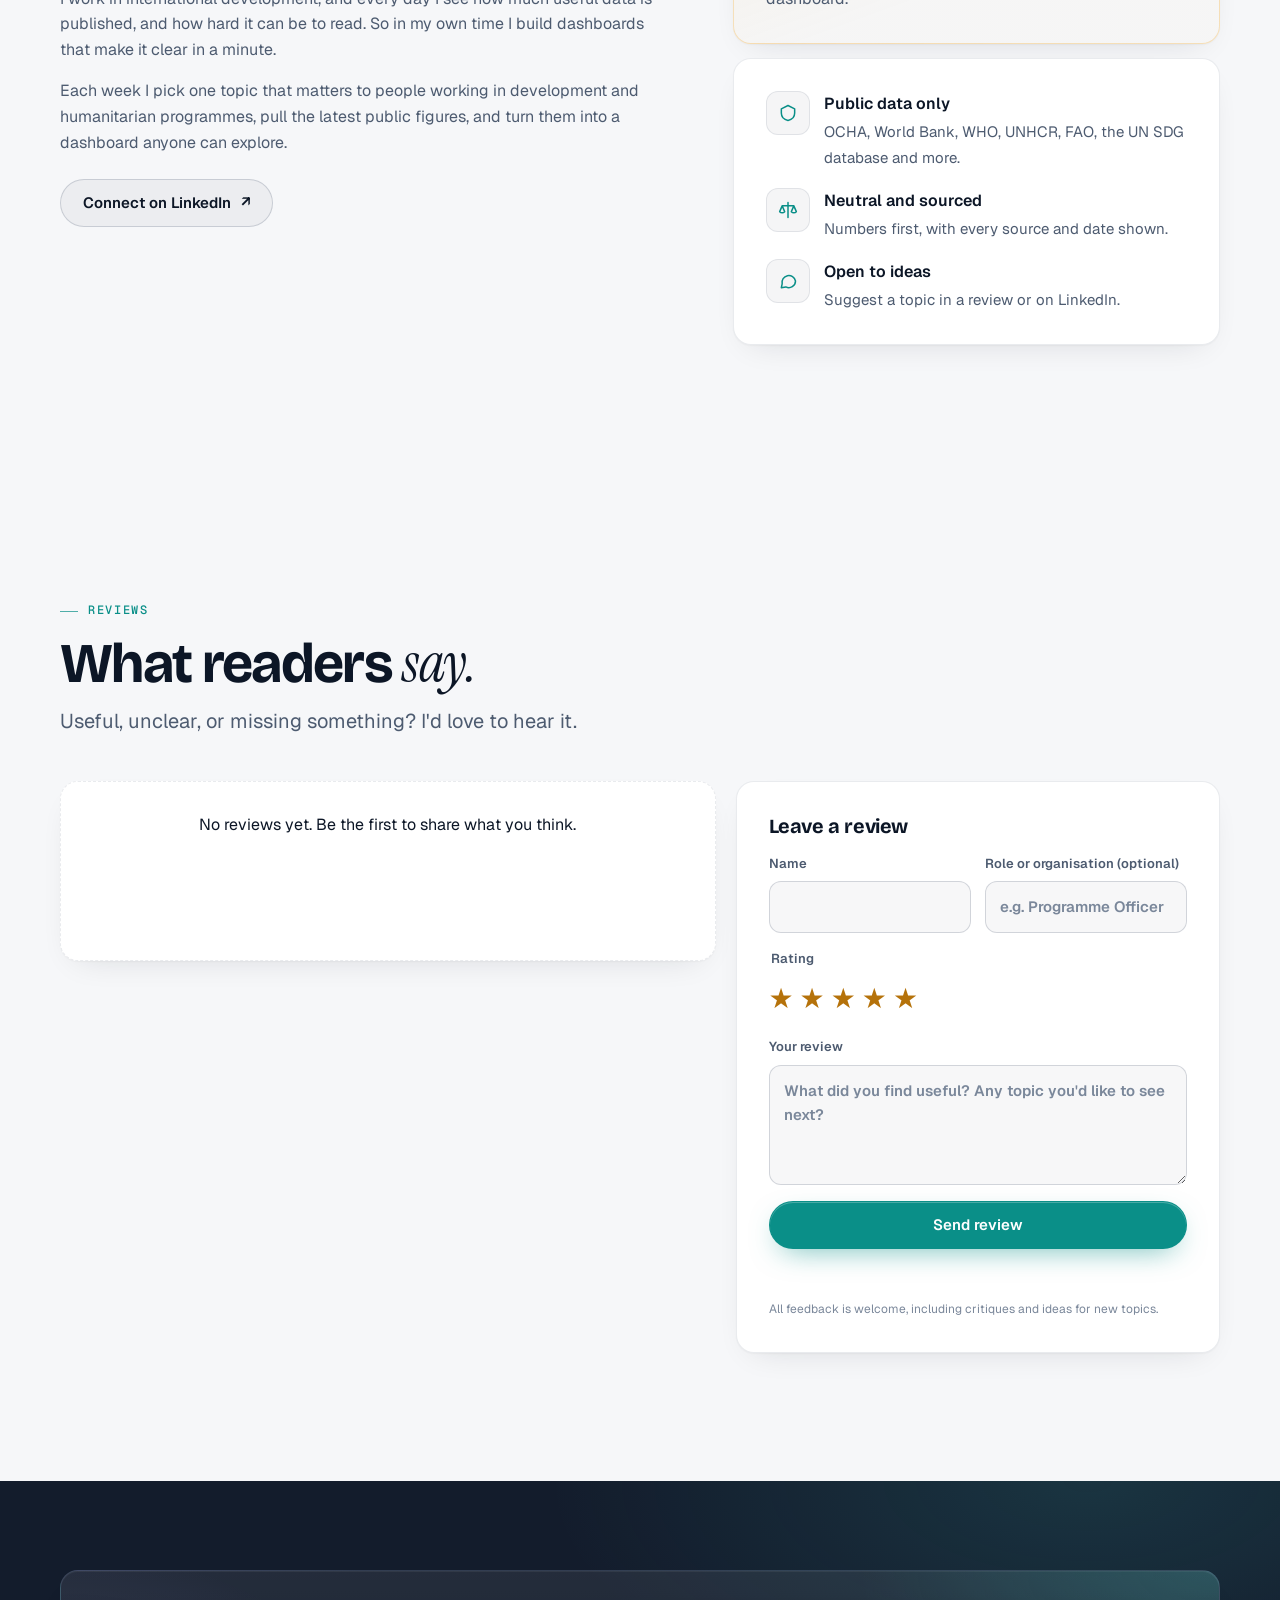
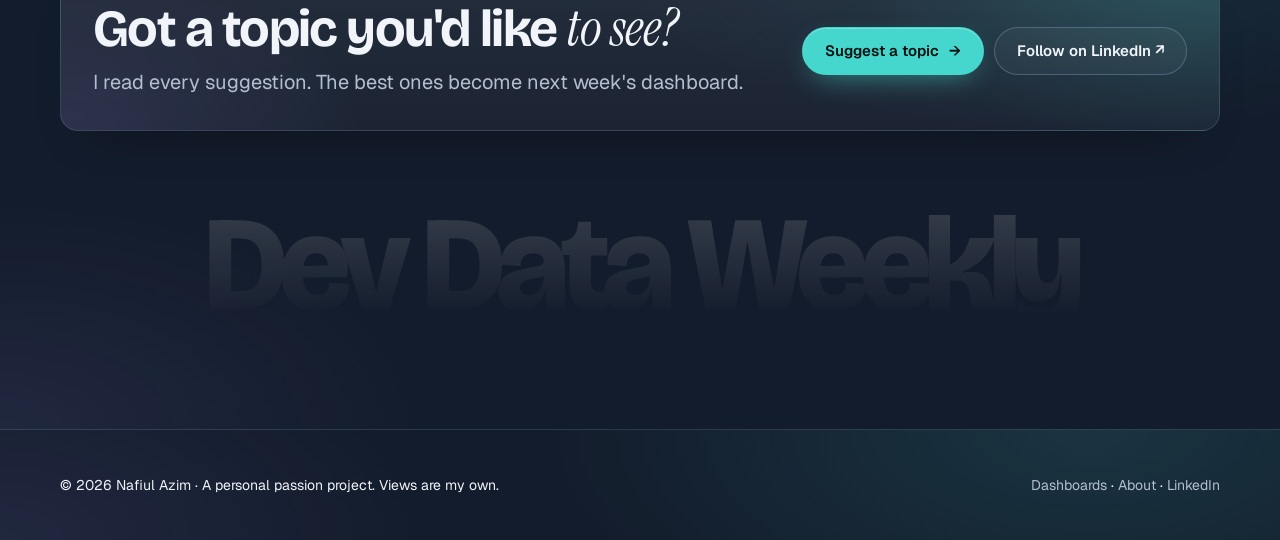
==== commit 49942f7a: "Dev Data Weekly #04: child malnutrition and child poverty 150.2 million under-5s stunted (2024); Afr" ====
--- a/index.html
+++ b/index.html
@@ -100,6 +100,10 @@
 @media (prefers-color-scheme:dark){:root:not([data-theme="light"]) .acc-amber{--a:#f2b54a;--a-rgb:242,181,74}}
 :root[data-theme="dark"] .acc-amber{--a:#f2b54a;--a-rgb:242,181,74}
 .hero .acc-amber{--a:#f2b54a;--a-rgb:242,181,74}
+.acc-violet{--a:#5b4bd1;--a-rgb:91,75,209}
+@media (prefers-color-scheme:dark){:root:not([data-theme="light"]) .acc-violet{--a:#a99bff;--a-rgb:169,155,255}}
+:root[data-theme="dark"] .acc-violet{--a:#a99bff;--a-rgb:169,155,255}
+.hero .acc-violet{--a:#a99bff;--a-rgb:169,155,255}
 .b-main .b-title em{color:var(--a,var(--coral))}
 .b-main .b-cat{border-color:rgba(var(--a-rgb,0,0,0),.4);color:var(--a,var(--muted))}
 .mini{width:100%;height:auto;display:block}
@@ -115,7 +119,7 @@
 .ring circle{fill:none;stroke-width:9}
 .ring .bg{stroke:rgba(var(--w),.08)}
 .ring .fg{stroke:var(--teal);stroke-linecap:round;stroke-dasharray:226.2;stroke-dashoffset:226.2;transition:stroke-dashoffset 1.8s var(--ease) .3s}
-.ring.in .fg{stroke-dashoffset:151.6}
+.ring.in .fg{stroke-dashoffset:173.7}
 .count{display:flex;gap:10px}
 .count div{display:grid;gap:2px;text-align:center;min-width:54px;padding:10px 6px;border-radius:12px;background:rgba(var(--w),.04);border:1px solid var(--line)}
 .count b{font-family:var(--mono);font-size:26px;font-weight:500;font-variant-numeric:tabular-nums;line-height:1}
@@ -236,68 +240,49 @@
     </div>
 
     <div class="bento">
-      <a class="panel b-main acc-amber reveal" href="/devdataweekly/issues/2026-11-11-climate-disaster-exposure/" aria-label="Open the latest dashboard: extreme weather killed 832,000 people in 30 years; 6 of the 10 hardest-hit countries are lower-middle-income">
-        <div class="b-top"><span class="b-live"><span class="dot"></span>Latest · #03</span><span class="b-cat">Climate disasters</span></div>
-        <div class="b-title">Extreme weather killed <em>832,000 people</em> in 30 years. 6 of the 10 hardest-hit countries are lower-middle-income.</div>
+      <a class="panel b-main acc-violet reveal" href="/devdataweekly/issues/2026-11-18-child-malnutrition/" aria-label="Open the latest dashboard: child malnutrition, 150.2 million under-5s are stunted; in Africa the number is still rising">
+        <div class="b-top"><span class="b-live"><span class="dot"></span>Latest · #04</span><span class="b-cat">Child malnutrition</span></div>
+        <div class="b-title">Child malnutrition: <em>150.2 million</em> under-5s are stunted. In Africa, the number is still rising.</div>
         <svg class="mini" viewBox="0 0 320 150" aria-hidden="true">
-          <rect x="10.0" y="10.0" width="55.2" height="57.0" rx="6" fill="var(--a)" fill-opacity="0.40" stroke="var(--a)" stroke-opacity=".5"/>
-          <text x="17.0" y="30.0" style="font-size:15px;font-weight:800;fill:var(--a)">1</text>
-          <text x="17.0" y="59.0" style="font-size:7px;fill:var(--fg)">Dominica</text>
-          <rect x="71.2" y="10.0" width="55.2" height="57.0" rx="6" fill="var(--a)" fill-opacity="0.37" stroke="var(--a)" stroke-opacity=".5"/>
-          <text x="78.2" y="30.0" style="font-size:15px;font-weight:800;fill:var(--a)">2</text>
-          <text x="78.2" y="59.0" style="font-size:7px;fill:var(--fg)">Myanmar</text>
-          <rect x="132.4" y="10.0" width="55.2" height="57.0" rx="6" fill="var(--a)" fill-opacity="0.34" stroke="var(--a)" stroke-opacity=".5"/>
-          <text x="139.4" y="30.0" style="font-size:15px;font-weight:800;fill:var(--a)">3</text>
-          <text x="139.4" y="59.0" style="font-size:7px;fill:var(--fg)">Honduras</text>
-          <rect x="193.6" y="10.0" width="55.2" height="57.0" rx="6" fill="var(--a)" fill-opacity="0.30" stroke="var(--a)" stroke-opacity=".5"/>
-          <text x="200.6" y="30.0" style="font-size:15px;font-weight:800;fill:var(--a)">4</text>
-          <text x="200.6" y="59.0" style="font-size:7px;fill:var(--fg)">Libya</text>
-          <rect x="254.8" y="10.0" width="55.2" height="57.0" rx="6" fill="var(--a)" fill-opacity="0.27" stroke="var(--a)" stroke-opacity=".5"/>
-          <text x="261.8" y="30.0" style="font-size:15px;font-weight:800;fill:var(--a)">5</text>
-          <text x="261.8" y="59.0" style="font-size:7px;fill:var(--fg)">Haiti</text>
-          <rect x="10.0" y="73.0" width="55.2" height="57.0" rx="6" fill="var(--a)" fill-opacity="0.24" stroke="var(--a)" stroke-opacity=".5"/>
-          <text x="17.0" y="93.0" style="font-size:15px;font-weight:800;fill:var(--a)">6</text>
-          <text x="17.0" y="122.0" style="font-size:7px;fill:var(--fg)">Grenada</text>
-          <rect x="71.2" y="73.0" width="55.2" height="57.0" rx="6" fill="var(--a)" fill-opacity="0.21" stroke="var(--a)" stroke-opacity=".5"/>
-          <text x="78.2" y="93.0" style="font-size:15px;font-weight:800;fill:var(--a)">7</text>
-          <text x="78.2" y="122.0" style="font-size:7px;fill:var(--fg)">Philippines</text>
-          <rect x="132.4" y="73.0" width="55.2" height="57.0" rx="6" fill="var(--a)" fill-opacity="0.18" stroke="var(--a)" stroke-opacity=".5"/>
-          <text x="139.4" y="93.0" style="font-size:15px;font-weight:800;fill:var(--a)">8</text>
-          <text x="139.4" y="122.0" style="font-size:7px;fill:var(--fg)">Nicaragua</text>
-          <rect x="193.6" y="73.0" width="55.2" height="57.0" rx="6" fill="var(--a)" fill-opacity="0.15" stroke="var(--a)" stroke-opacity=".5"/>
-          <text x="200.6" y="93.0" style="font-size:15px;font-weight:800;fill:var(--a)">9</text>
-          <text x="200.6" y="122.0" style="font-size:7px;fill:var(--fg)">India</text>
-          <rect x="254.8" y="73.0" width="55.2" height="57.0" rx="6" fill="var(--a)" fill-opacity="0.12" stroke="var(--a)" stroke-opacity=".5"/>
-          <text x="261.8" y="93.0" style="font-size:15px;font-weight:800;fill:var(--a)">10</text>
-          <text x="261.8" y="122.0" style="font-size:7px;fill:var(--fg)">Bahamas</text>
-          <text x="10" y="146">Most affected 1995–2024, rank 1 to 10</text>
+          <rect x="10" y="10" width="195.2" height="120" rx="7" fill="var(--a)"/>
+          <text x="20" y="40" style="font-size:24px;font-weight:800;fill:#fff;font-family:var(--display)">150.2M</text>
+          <text x="20" y="56" style="font-size:9px;fill:#fff">stunted · 23.2%</text>
+          <rect x="209.2" y="10" width="100.8" height="63.6" rx="7" fill="var(--a)" fill-opacity=".5"/>
+          <rect x="209.2" y="55.5" width="100.8" height="18.1" rx="4" fill="#d24c98"/>
+          <text x="216" y="30" style="font-size:13px;font-weight:800;fill:var(--fg);font-family:var(--display)">42.8M</text>
+          <text x="216" y="42" style="font-size:8px;fill:var(--fg)">wasted</text>
+          <text x="216" y="68" style="font-size:8px;fill:#fff">12.2M severe</text>
+          <rect x="209.2" y="77.6" width="100.8" height="52.4" rx="7" fill="var(--a)" fill-opacity=".2" stroke="var(--a)" stroke-opacity=".5"/>
+          <text x="216" y="97" style="font-size:13px;font-weight:800;fill:var(--fg);font-family:var(--display)">35.5M</text>
+          <text x="216" y="109" style="font-size:8px;fill:var(--fg)">overweight</text>
+          <text x="10" y="146">Children under 5, 2024 · areas to scale</text>
         </svg>
-        <div class="legend"><span><i style="background:var(--a)"></i>6 of the 10 are lower-middle-income</span><span><i style="background:rgba(var(--w),.25)"></i>Darker = higher rank</span></div>
-        <div class="b-foot"><span class="src">10 hardest-hit countries, 1995–2024 · Germanwatch CRI 2026</span><span class="b-go">Open dashboard <span>→</span></span></div>
+        <div class="legend"><span><i style="background:var(--a)"></i>Stunting</span><span><i style="background:rgba(var(--a-rgb),.5)"></i>Wasting</span><span><i style="background:rgba(var(--a-rgb),.2);border:1px solid var(--a)"></i>Overweight</span></div>
+        <div class="b-foot"><span class="src">Children under 5, 2024 · UNICEF/WHO/World Bank JME 2025</span><span class="b-go">Open dashboard <span>→</span></span></div>
       </a>
 
       <div class="panel tile reveal d1">
-        <span class="k">Deaths from heat waves</span>
+        <span class="k">Stunted under-5s</span>
         <div class="ring" id="ring" data-anim>
           <svg viewBox="0 0 84 84" aria-hidden="true"><circle class="bg" cx="42" cy="42" r="36"/><circle class="fg" cx="42" cy="42" r="36"/></svg>
-          <div class="big"><span data-count="33" data-suffix="%">33%</span></div>
+          <div class="big"><span data-count="23.2" data-dec="1" data-suffix="%">23.2%</span></div>
         </div>
-        <p>of extreme-weather deaths in 1995–2024 were caused by heat waves</p>
+        <p>of all children under 5 worldwide were stunted in 2024, down from 26.4% in 2012</p>
       </div>
 
       <div class="panel tile reveal d2">
-        <span class="k">Forced from home</span>
-        <div class="big"><span data-count="29.9" data-dec="1" data-suffix="M">29.9M</span></div>
-        <p>disaster displacements in 2025, down 35% from 2024's record</p>
+        <span class="k">Extreme child poverty</span>
+        <div class="big"><span data-count="412" data-suffix="M">412M</span></div>
+        <p>children lived on less than US$3 a day in 2024, down from 507M in 2014</p>
       </div>
 
       <div class="panel tile t-next reveal d3">
         <div class="row">
           <div style="display:grid;gap:8px">
             <span class="k">Next dashboard drops in</span>
-            <h3>Child poverty and malnutrition</h3>
+            <h3>Gender-based violence by the numbers</h3>
           </div>
-          <div class="count" data-next-drop data-latest="2026-11-11" aria-label="Time until the next dashboard">
+          <div class="count" data-next-drop data-latest="2026-11-18" aria-label="Time until the next dashboard">
             <div><b data-d>--</b><small>days</small></div>
             <div><b data-h>--</b><small>hrs</small></div>
             <div><b data-m>--</b><small>min</small></div>
@@ -321,6 +306,26 @@
     <div class="ftbar" id="topic-filter" role="toolbar" aria-label="Filter by theme"></div><p class="topic-status" id="topic-status" role="status"></p>
     <div class="cards">
       <!-- NEW ISSUES GO FIRST: copy one <a class="panel card"> block -->
+      <a class="panel card acc-violet reveal" data-topics="children health" href="/devdataweekly/issues/2026-11-18-child-malnutrition/">
+        <div class="thumb acc-violet" aria-hidden="true"><svg viewBox="0 0 320 150" aria-hidden="true">
+          <rect x="10" y="10" width="195.2" height="120" rx="7" fill="var(--a)"/>
+          <text x="20" y="40" style="font-size:24px;font-weight:800;fill:#fff;font-family:var(--display)">150.2M</text>
+          <text x="20" y="56" style="font-size:9px;fill:#fff">stunted · 23.2%</text>
+          <rect x="209.2" y="10" width="100.8" height="63.6" rx="7" fill="var(--a)" fill-opacity=".5"/>
+          <rect x="209.2" y="55.5" width="100.8" height="18.1" rx="4" fill="#d24c98"/>
+          <text x="216" y="30" style="font-size:13px;font-weight:800;fill:var(--fg);font-family:var(--display)">42.8M</text>
+          <text x="216" y="42" style="font-size:8px;fill:var(--fg)">wasted</text>
+          <text x="216" y="68" style="font-size:8px;fill:#fff">12.2M severe</text>
+          <rect x="209.2" y="77.6" width="100.8" height="52.4" rx="7" fill="var(--a)" fill-opacity=".2" stroke="var(--a)" stroke-opacity=".5"/>
+          <text x="216" y="97" style="font-size:13px;font-weight:800;fill:var(--fg);font-family:var(--display)">35.5M</text>
+          <text x="216" y="109" style="font-size:8px;fill:var(--fg)">overweight</text>
+          
+        </svg></div>
+        <div class="meta"><span class="tag live">Live · #04</span><span class="mono" style="color:var(--dim)">18 Nov 2026</span></div><div class="tags"><span class="ttag t-children">✎ Children</span><span class="ttag t-health">✚ Health</span></div>
+        <h3>150.2M young children are stunted. In Africa, the number is still rising.</h3>
+        <p>Stunting, wasting and overweight in under-5s, child deaths, and two ways to count child poverty.</p>
+        <span class="go">Open dashboard →</span>
+      </a>
       <a class="panel card acc-amber reveal" data-topics="climate humanitarian gender" href="/devdataweekly/issues/2026-11-11-climate-disaster-exposure/">
         <div class="thumb acc-amber" aria-hidden="true"><svg viewBox="0 0 320 150" aria-hidden="true">
           <rect x="10.0" y="12.0" width="55.2" height="52.0" rx="6" fill="var(--a)" fill-opacity="0.40" stroke="var(--a)" stroke-opacity=".5"/>
@@ -375,17 +380,17 @@
         <p>239M people in need, 87M prioritised. Where the money goes, and who pays now.</p>
         <span class="go">Open dashboard →</span>
       </a>
-      <div data-topics="children health" class="panel card soon reveal d1">
+      <div data-topics="gender" class="panel card soon reveal d1">
         <div class="thumb" aria-hidden="true"></div>
-        <div class="meta"><span class="tag">Next · #04</span><span class="mono" style="color:var(--dim)">18 Nov 2026</span></div><div class="tags"><span class="ttag t-children">✎ Children</span><span class="ttag t-health">✚ Health</span></div>
-        <h3>Child poverty and malnutrition</h3>
-        <p>Ahead of World Children's Day, how many children are left behind.</p>
-      </div>
-      <div data-topics="gender" class="panel card soon reveal d2">
-        <div class="thumb" aria-hidden="true"></div>
-        <div class="meta"><span class="tag">Soon · #05</span><span class="mono" style="color:var(--dim)">25 Nov 2026</span></div><div class="tags"><span class="ttag t-gender">⚥ Gender</span></div>
+        <div class="meta"><span class="tag">Next · #05</span><span class="mono" style="color:var(--dim)">25 Nov 2026</span></div><div class="tags"><span class="ttag t-gender">⚥ Gender</span></div>
         <h3>Gender-based violence by the numbers</h3>
         <p>For the 16 Days of Activism, what the data show and what it misses.</p>
+      </div>
+      <div data-topics="health gender" class="panel card soon reveal d2">
+        <div class="thumb" aria-hidden="true"></div>
+        <div class="meta"><span class="tag">Soon · #06</span><span class="mono" style="color:var(--dim)">2 Dec 2026</span></div><div class="tags"><span class="ttag t-health">✚ Health</span><span class="ttag t-gender">⚥ Gender</span></div>
+        <h3>HIV progress and funding risks</h3>
+        <p>For World AIDS Day, how far the response has come and what funding cuts put at risk.</p>
       </div>
     </div>
   </div>
@@ -483,7 +488,7 @@
 </footer>
 
 <script src="/assets/site.js?v=23"></script>
-<script src="/assets/dashboards.js?v=10"></script>
+<script src="/assets/dashboards.js?v=11"></script>
 <script src="/assets/globe.js?v=4"></script>
 <script>
 /* Drifting data-network background */
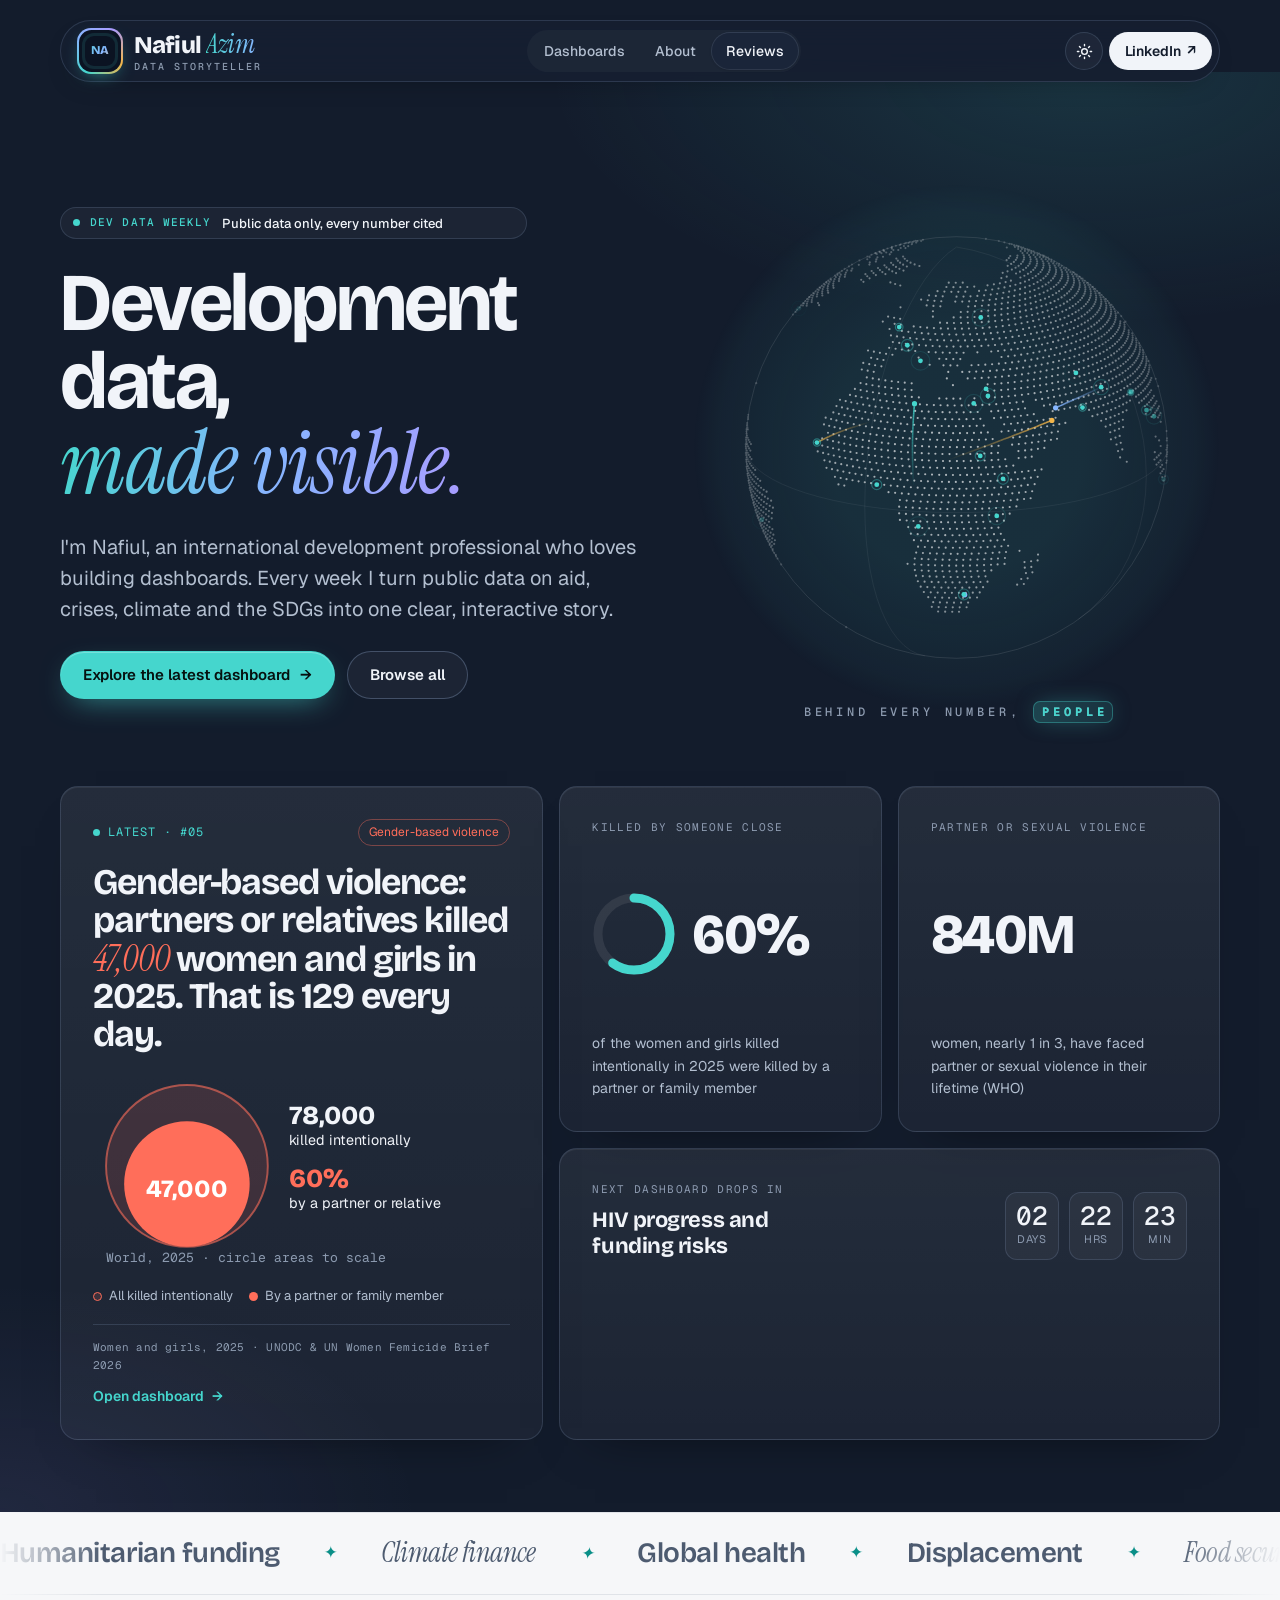
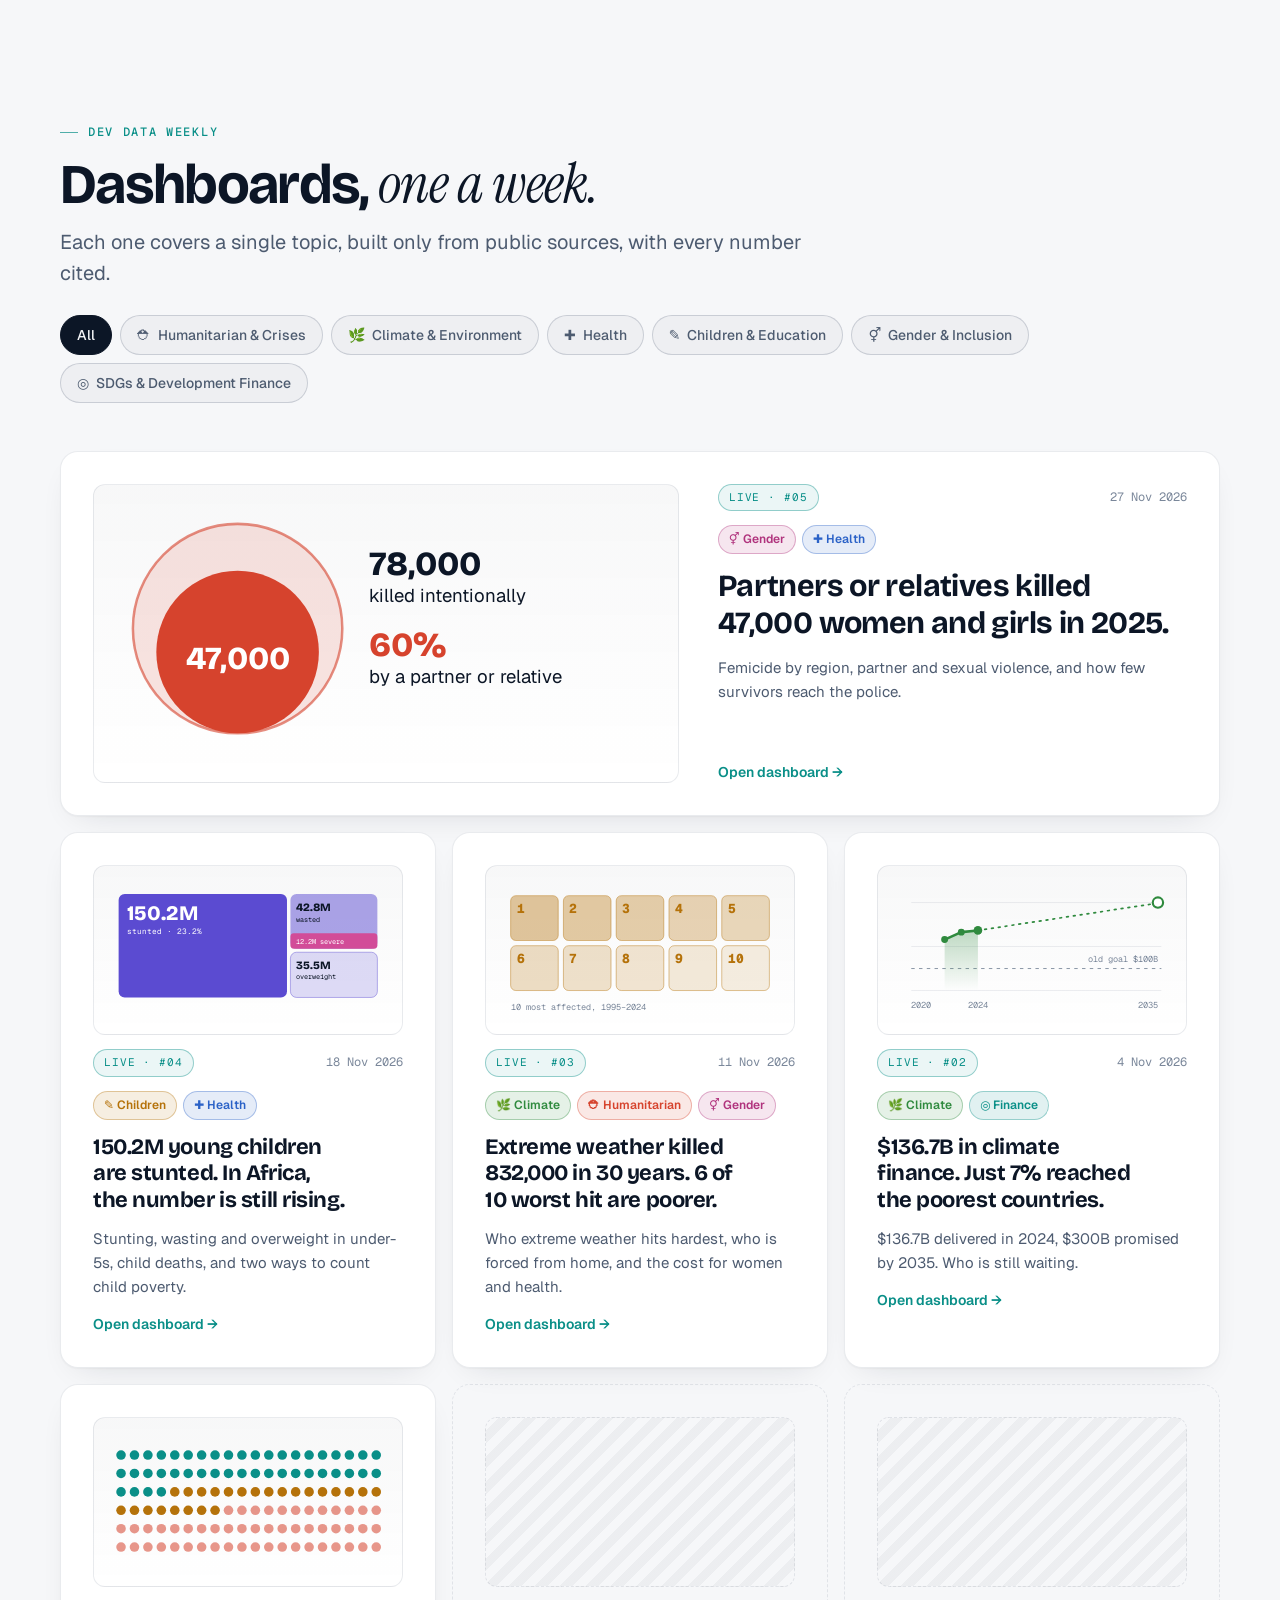
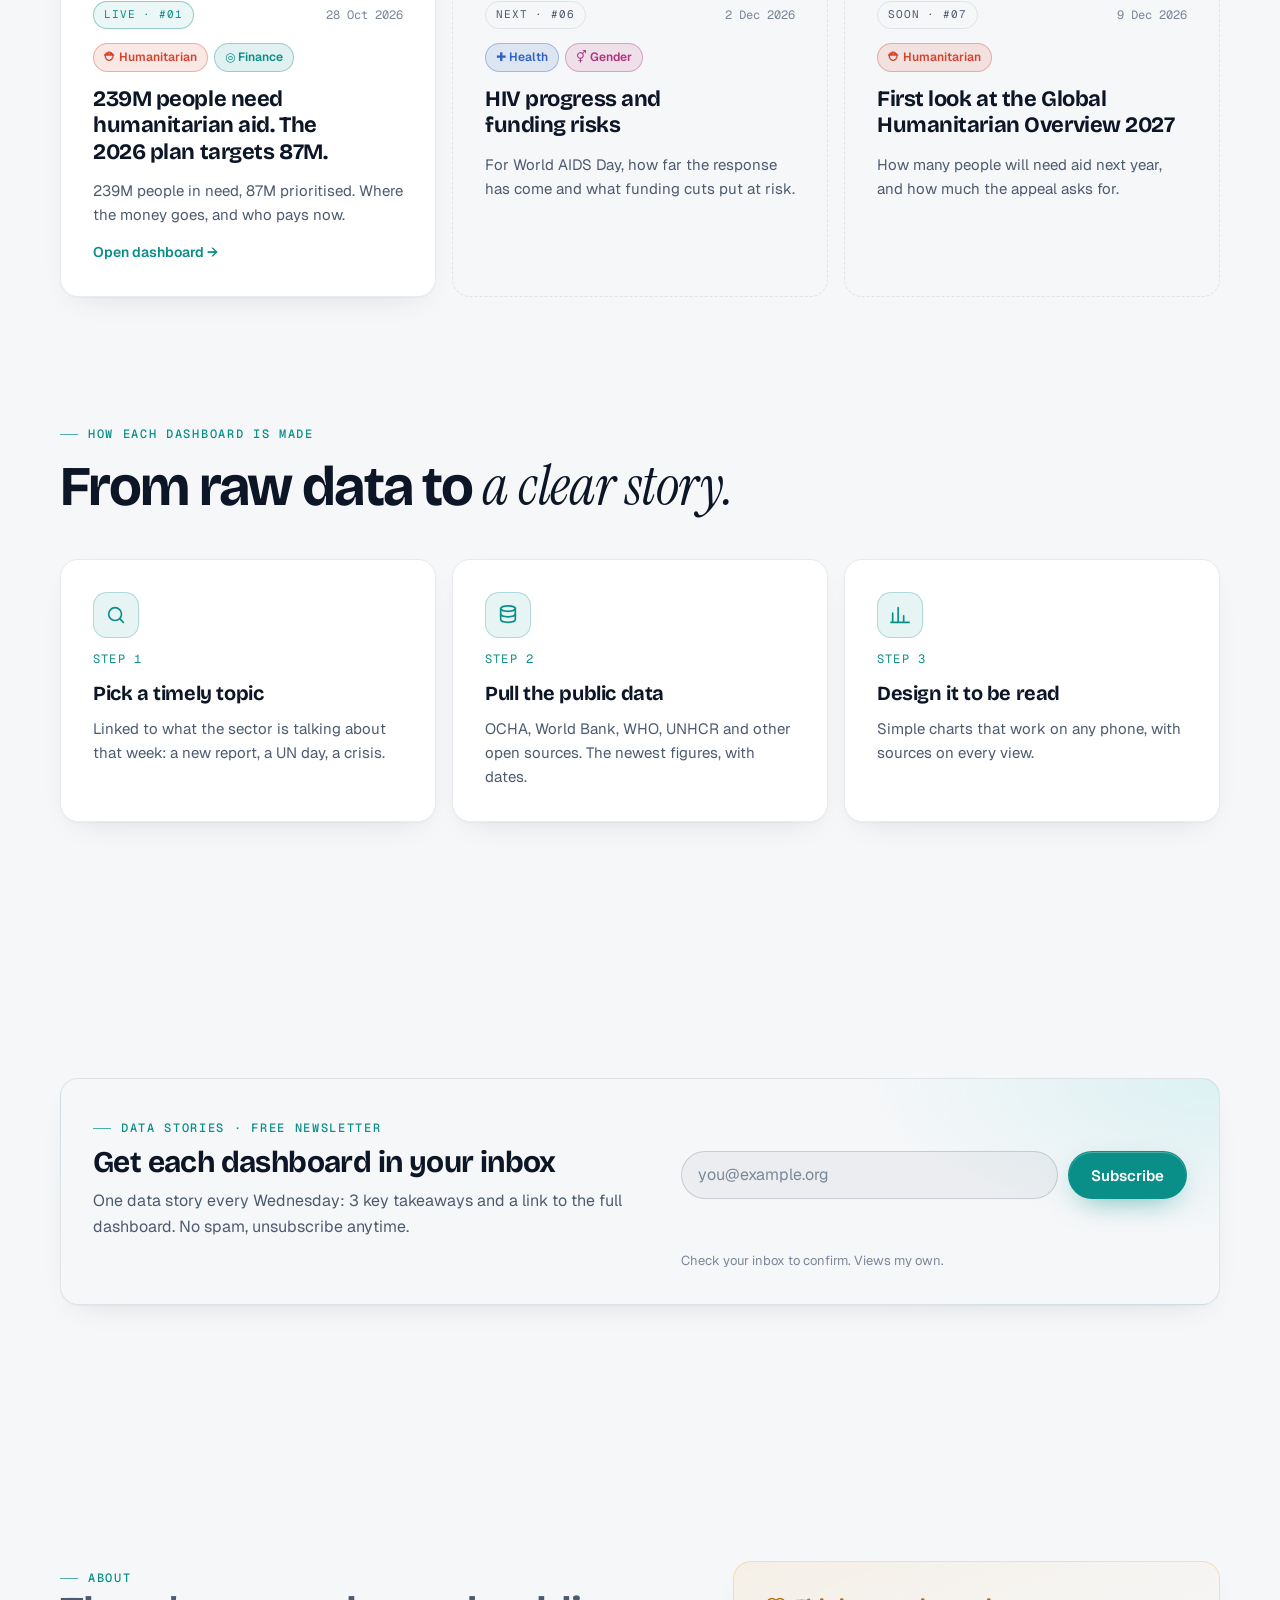
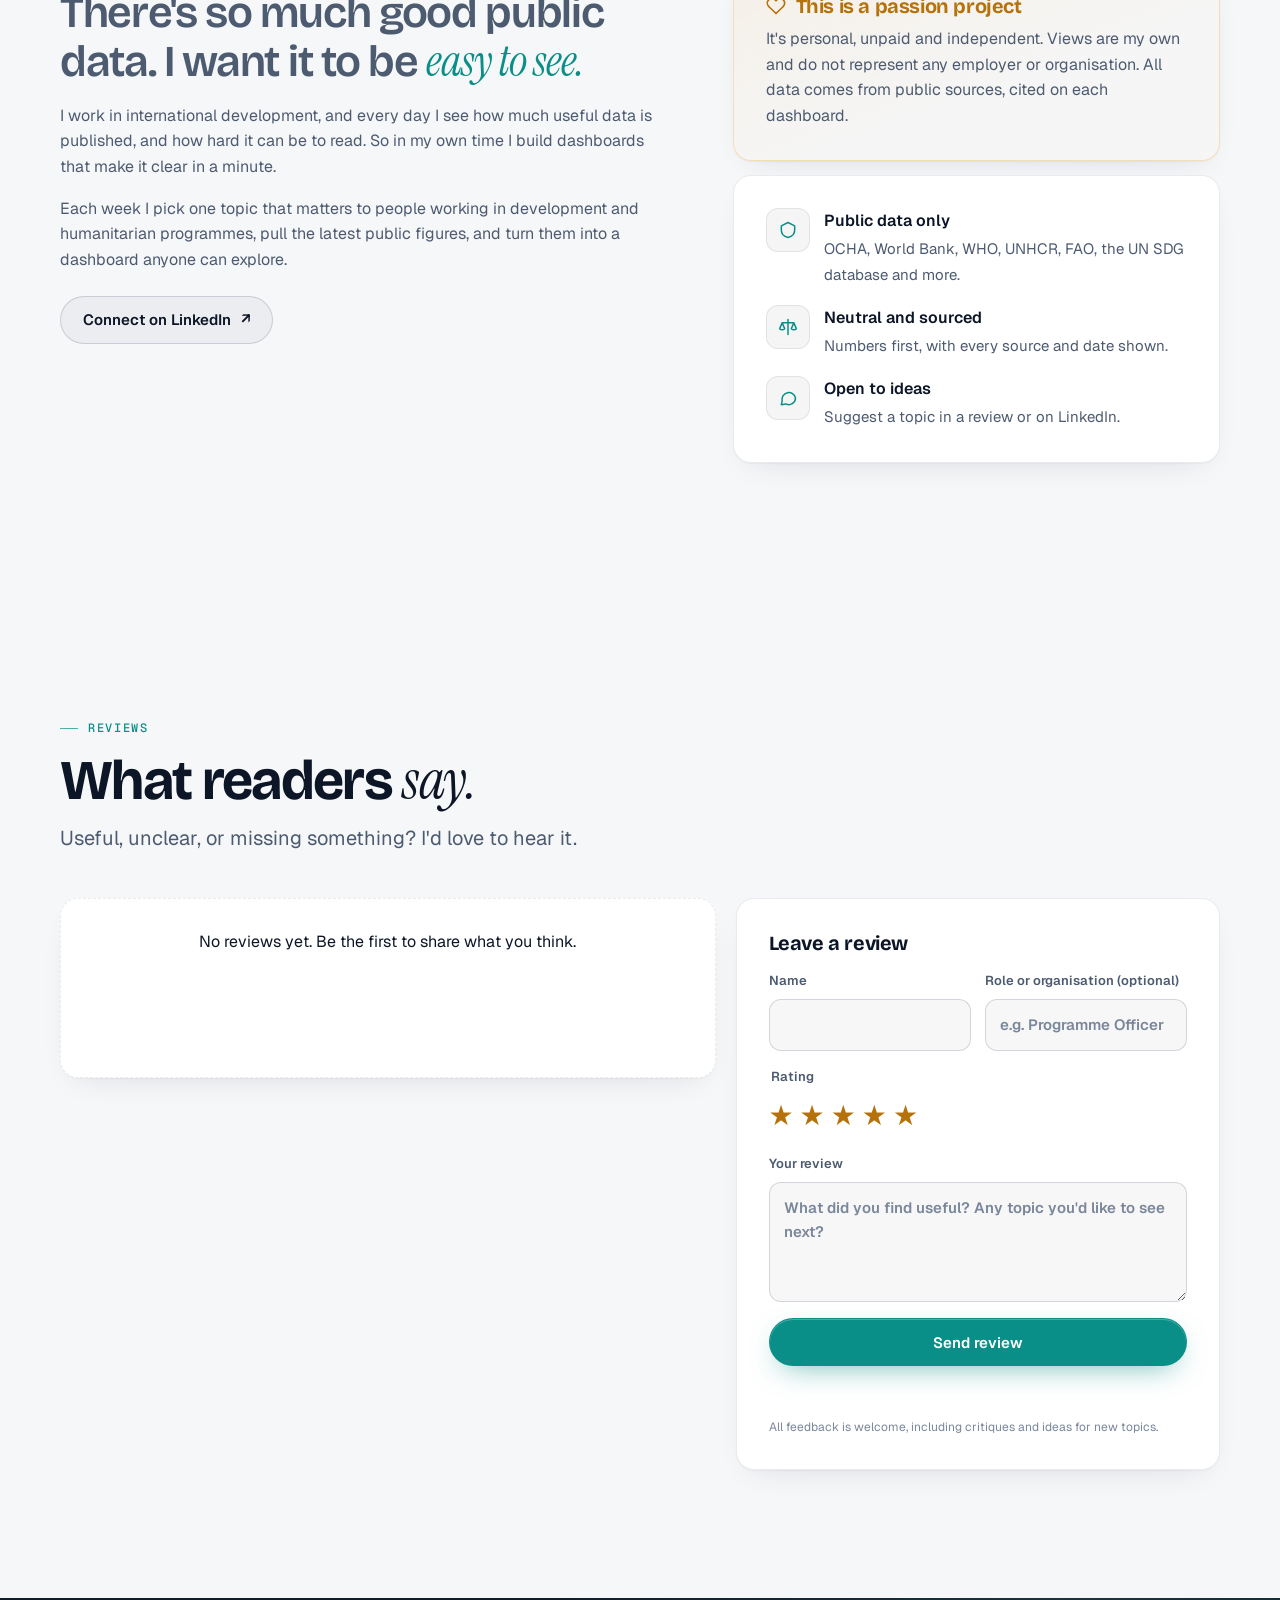
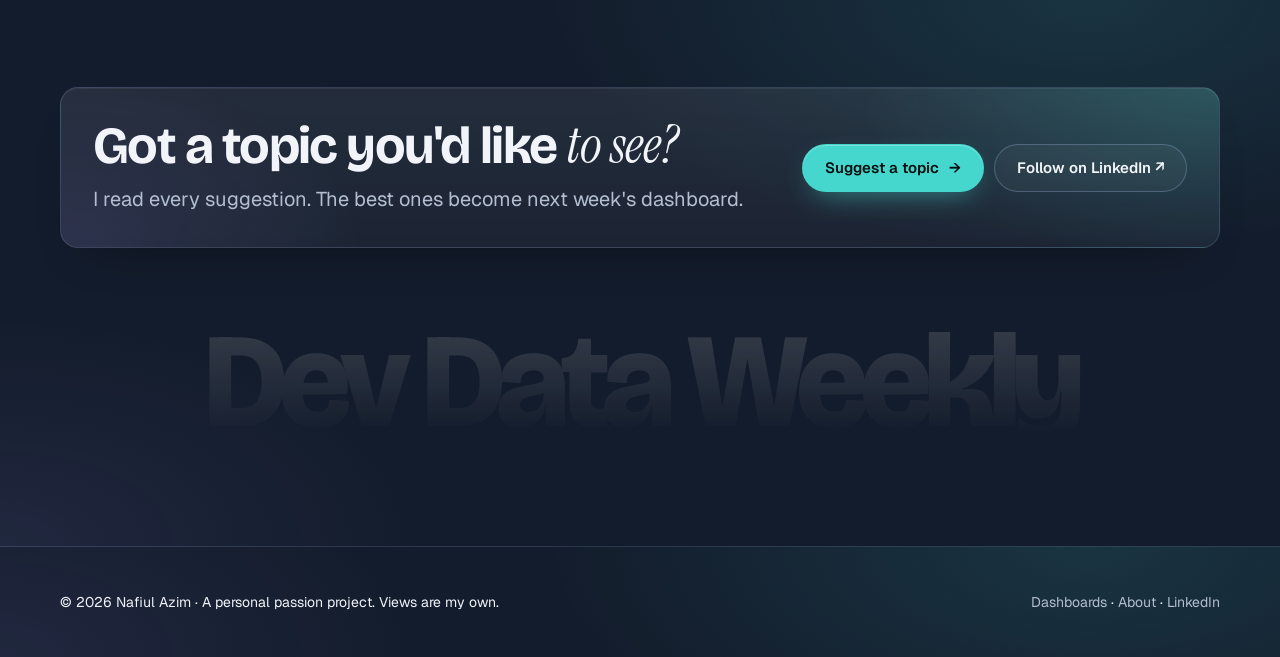
==== commit 49ff5065: "Dev Data Weekly #05: gender-based violence and femicide New dashboard for the 16 Days of Activism: w" ====
--- a/index.html
+++ b/index.html
@@ -94,7 +94,10 @@
 .acc-green{--a:#2f8a3e;--a-rgb:47,138,62}
 @media (prefers-color-scheme:dark){:root:not([data-theme="light"]) .acc-green{--a:#6fd685;--a-rgb:111,214,133}}
 :root[data-theme="dark"] .acc-green{--a:#6fd685;--a-rgb:111,214,133}
-.acc-coral{--a:var(--coral);--a-rgb:255,110,90}
+.acc-coral{--a:#d6432d;--a-rgb:214,67,45}
+@media (prefers-color-scheme:dark){:root:not([data-theme="light"]) .acc-coral{--a:#ff6e5a;--a-rgb:255,110,90}}
+:root[data-theme="dark"] .acc-coral{--a:#ff6e5a;--a-rgb:255,110,90}
+.hero .acc-coral{--a:#ff6e5a;--a-rgb:255,110,90}
 .hero .acc-green{--a:#6fd685;--a-rgb:111,214,133}
 .acc-amber{--a:#b5720a;--a-rgb:181,114,10}
 @media (prefers-color-scheme:dark){:root:not([data-theme="light"]) .acc-amber{--a:#f2b54a;--a-rgb:242,181,74}}
@@ -119,7 +122,7 @@
 .ring circle{fill:none;stroke-width:9}
 .ring .bg{stroke:rgba(var(--w),.08)}
 .ring .fg{stroke:var(--teal);stroke-linecap:round;stroke-dasharray:226.2;stroke-dashoffset:226.2;transition:stroke-dashoffset 1.8s var(--ease) .3s}
-.ring.in .fg{stroke-dashoffset:173.7}
+.ring.in .fg{stroke-dashoffset:90.5}
 .count{display:flex;gap:10px}
 .count div{display:grid;gap:2px;text-align:center;min-width:54px;padding:10px 6px;border-radius:12px;background:rgba(var(--w),.04);border:1px solid var(--line)}
 .count b{font-family:var(--mono);font-size:26px;font-weight:500;font-variant-numeric:tabular-nums;line-height:1}
@@ -229,7 +232,7 @@
       </h1>
       <p class="lede fade">I'm Nafiul, an international development professional who loves building dashboards. Every week I turn public data on aid, crises, climate and the SDGs into one clear, interactive story.</p>
       <div class="hero-actions fade f2">
-        <a class="btn btn-primary" href="/devdataweekly/issues/2026-11-11-climate-disaster-exposure/">Explore the latest dashboard <span class="arr">→</span></a>
+        <a class="btn btn-primary" href="/devdataweekly/issues/2026-11-27-gender-based-violence/">Explore the latest dashboard <span class="arr">→</span></a>
         <a class="btn btn-ghost" href="#dashboards">Browse all</a>
       </div>
     </div>
@@ -240,49 +243,45 @@
     </div>
 
     <div class="bento">
-      <a class="panel b-main acc-violet reveal" href="/devdataweekly/issues/2026-11-18-child-malnutrition/" aria-label="Open the latest dashboard: child malnutrition, 150.2 million under-5s are stunted; in Africa the number is still rising">
-        <div class="b-top"><span class="b-live"><span class="dot"></span>Latest · #04</span><span class="b-cat">Child malnutrition</span></div>
-        <div class="b-title">Child malnutrition: <em>150.2 million</em> under-5s are stunted. In Africa, the number is still rising.</div>
+      <a class="panel b-main acc-coral reveal" href="/devdataweekly/issues/2026-11-27-gender-based-violence/" aria-label="Open the latest dashboard: gender-based violence, partners or relatives killed 47,000 women and girls in 2025">
+        <div class="b-top"><span class="b-live"><span class="dot"></span>Latest · #05</span><span class="b-cat">Gender-based violence</span></div>
+        <div class="b-title">Gender-based violence: partners or relatives killed <em>47,000</em> women and girls in 2025. That is 129 every day.</div>
         <svg class="mini" viewBox="0 0 320 150" aria-hidden="true">
-          <rect x="10" y="10" width="195.2" height="120" rx="7" fill="var(--a)"/>
-          <text x="20" y="40" style="font-size:24px;font-weight:800;fill:#fff;font-family:var(--display)">150.2M</text>
-          <text x="20" y="56" style="font-size:9px;fill:#fff">stunted · 23.2%</text>
-          <rect x="209.2" y="10" width="100.8" height="63.6" rx="7" fill="var(--a)" fill-opacity=".5"/>
-          <rect x="209.2" y="55.5" width="100.8" height="18.1" rx="4" fill="#d24c98"/>
-          <text x="216" y="30" style="font-size:13px;font-weight:800;fill:var(--fg);font-family:var(--display)">42.8M</text>
-          <text x="216" y="42" style="font-size:8px;fill:var(--fg)">wasted</text>
-          <text x="216" y="68" style="font-size:8px;fill:#fff">12.2M severe</text>
-          <rect x="209.2" y="77.6" width="100.8" height="52.4" rx="7" fill="var(--a)" fill-opacity=".2" stroke="var(--a)" stroke-opacity=".5"/>
-          <text x="216" y="97" style="font-size:13px;font-weight:800;fill:var(--fg);font-family:var(--display)">35.5M</text>
-          <text x="216" y="109" style="font-size:8px;fill:var(--fg)">overweight</text>
-          <text x="10" y="146">Children under 5, 2024 · areas to scale</text>
+          <circle cx="72" cy="72" r="62" fill="var(--a)" fill-opacity=".14" stroke="var(--a)" stroke-opacity=".6" stroke-width="1.5"/>
+          <circle cx="72" cy="85.87" r="48.13" fill="var(--a)"/>
+          <text x="72" y="96" text-anchor="middle" style="font-size:19px;font-weight:800;fill:#fff;font-family:var(--display)">47,000</text>
+          <text x="150" y="40" style="font-size:20px;font-weight:800;fill:var(--fg);font-family:var(--display)">78,000</text>
+          <text x="150" y="56" style="font-size:11px;fill:var(--fg);font-family:var(--body)">killed intentionally</text>
+          <text x="150" y="88" style="font-size:20px;font-weight:800;fill:var(--a);font-family:var(--display)">60%</text>
+          <text x="150" y="104" style="font-size:11px;fill:var(--fg);font-family:var(--body)">by a partner or relative</text>
+          <text x="10" y="146">World, 2025 · circle areas to scale</text>
         </svg>
-        <div class="legend"><span><i style="background:var(--a)"></i>Stunting</span><span><i style="background:rgba(var(--a-rgb),.5)"></i>Wasting</span><span><i style="background:rgba(var(--a-rgb),.2);border:1px solid var(--a)"></i>Overweight</span></div>
-        <div class="b-foot"><span class="src">Children under 5, 2024 · UNICEF/WHO/World Bank JME 2025</span><span class="b-go">Open dashboard <span>→</span></span></div>
+        <div class="legend"><span><i style="background:rgba(var(--a-rgb),.14);border:1px solid var(--a)"></i>All killed intentionally</span><span><i style="background:var(--a)"></i>By a partner or family member</span></div>
+        <div class="b-foot"><span class="src">Women and girls, 2025 · UNODC &amp; UN Women Femicide Brief 2026</span><span class="b-go">Open dashboard <span>→</span></span></div>
       </a>
 
       <div class="panel tile reveal d1">
-        <span class="k">Stunted under-5s</span>
+        <span class="k">Killed by someone close</span>
         <div class="ring" id="ring" data-anim>
           <svg viewBox="0 0 84 84" aria-hidden="true"><circle class="bg" cx="42" cy="42" r="36"/><circle class="fg" cx="42" cy="42" r="36"/></svg>
-          <div class="big"><span data-count="23.2" data-dec="1" data-suffix="%">23.2%</span></div>
+          <div class="big"><span data-count="60" data-suffix="%">60%</span></div>
         </div>
-        <p>of all children under 5 worldwide were stunted in 2024, down from 26.4% in 2012</p>
+        <p>of the women and girls killed intentionally in 2025 were killed by a partner or family member</p>
       </div>
 
       <div class="panel tile reveal d2">
-        <span class="k">Extreme child poverty</span>
-        <div class="big"><span data-count="412" data-suffix="M">412M</span></div>
-        <p>children lived on less than US$3 a day in 2024, down from 507M in 2014</p>
+        <span class="k">Partner or sexual violence</span>
+        <div class="big"><span data-count="840" data-suffix="M">840M</span></div>
+        <p>women, nearly 1 in 3, have faced partner or sexual violence in their lifetime (WHO)</p>
       </div>
 
       <div class="panel tile t-next reveal d3">
         <div class="row">
           <div style="display:grid;gap:8px">
             <span class="k">Next dashboard drops in</span>
-            <h3>Gender-based violence by the numbers</h3>
+            <h3>HIV progress and funding risks</h3>
           </div>
-          <div class="count" data-next-drop data-latest="2026-11-18" aria-label="Time until the next dashboard">
+          <div class="count" data-next-drop data-latest="2026-11-25" aria-label="Time until the next dashboard">
             <div><b data-d>--</b><small>days</small></div>
             <div><b data-h>--</b><small>hrs</small></div>
             <div><b data-m>--</b><small>min</small></div>
@@ -306,6 +305,21 @@
     <div class="ftbar" id="topic-filter" role="toolbar" aria-label="Filter by theme"></div><p class="topic-status" id="topic-status" role="status"></p>
     <div class="cards">
       <!-- NEW ISSUES GO FIRST: copy one <a class="panel card"> block -->
+      <a class="panel card acc-coral reveal" data-topics="gender health" href="/devdataweekly/issues/2026-11-27-gender-based-violence/">
+        <div class="thumb acc-coral" aria-hidden="true"><svg viewBox="0 0 320 150" aria-hidden="true">
+          <circle cx="72" cy="72" r="62" fill="var(--a)" fill-opacity=".14" stroke="var(--a)" stroke-opacity=".6" stroke-width="1.5"/>
+          <circle cx="72" cy="85.87" r="48.13" fill="var(--a)"/>
+          <text x="72" y="96" text-anchor="middle" style="font-size:19px;font-weight:800;fill:#fff;font-family:var(--display)">47,000</text>
+          <text x="150" y="40" style="font-size:20px;font-weight:800;fill:var(--fg);font-family:var(--display)">78,000</text>
+          <text x="150" y="56" style="font-size:11px;fill:var(--fg);font-family:var(--body)">killed intentionally</text>
+          <text x="150" y="88" style="font-size:20px;font-weight:800;fill:var(--a);font-family:var(--display)">60%</text>
+          <text x="150" y="104" style="font-size:11px;fill:var(--fg);font-family:var(--body)">by a partner or relative</text>
+        </svg></div>
+        <div class="meta"><span class="tag live">Live · #05</span><span class="mono" style="color:var(--dim)">27 Nov 2026</span></div><div class="tags"><span class="ttag t-gender">⚥ Gender</span><span class="ttag t-health">✚ Health</span></div>
+        <h3>Partners or relatives killed 47,000 women and girls in 2025.</h3>
+        <p>Femicide by region, partner and sexual violence, and how few survivors reach the police.</p>
+        <span class="go">Open dashboard →</span>
+      </a>
       <a class="panel card acc-violet reveal" data-topics="children health" href="/devdataweekly/issues/2026-11-18-child-malnutrition/">
         <div class="thumb acc-violet" aria-hidden="true"><svg viewBox="0 0 320 150" aria-hidden="true">
           <rect x="10" y="10" width="195.2" height="120" rx="7" fill="var(--a)"/>
@@ -380,17 +394,17 @@
         <p>239M people in need, 87M prioritised. Where the money goes, and who pays now.</p>
         <span class="go">Open dashboard →</span>
       </a>
-      <div data-topics="gender" class="panel card soon reveal d1">
+      <div data-topics="health gender" class="panel card soon reveal d1">
         <div class="thumb" aria-hidden="true"></div>
-        <div class="meta"><span class="tag">Next · #05</span><span class="mono" style="color:var(--dim)">25 Nov 2026</span></div><div class="tags"><span class="ttag t-gender">⚥ Gender</span></div>
-        <h3>Gender-based violence by the numbers</h3>
-        <p>For the 16 Days of Activism, what the data show and what it misses.</p>
-      </div>
-      <div data-topics="health gender" class="panel card soon reveal d2">
-        <div class="thumb" aria-hidden="true"></div>
-        <div class="meta"><span class="tag">Soon · #06</span><span class="mono" style="color:var(--dim)">2 Dec 2026</span></div><div class="tags"><span class="ttag t-health">✚ Health</span><span class="ttag t-gender">⚥ Gender</span></div>
+        <div class="meta"><span class="tag">Next · #06</span><span class="mono" style="color:var(--dim)">2 Dec 2026</span></div><div class="tags"><span class="ttag t-health">✚ Health</span><span class="ttag t-gender">⚥ Gender</span></div>
         <h3>HIV progress and funding risks</h3>
         <p>For World AIDS Day, how far the response has come and what funding cuts put at risk.</p>
+      </div>
+      <div data-topics="humanitarian" class="panel card soon reveal d2">
+        <div class="thumb" aria-hidden="true"></div>
+        <div class="meta"><span class="tag">Soon · #07</span><span class="mono" style="color:var(--dim)">9 Dec 2026</span></div><div class="tags"><span class="ttag t-humanitarian">⛑ Humanitarian</span></div>
+        <h3>First look at the Global Humanitarian Overview 2027</h3>
+        <p>How many people will need aid next year, and how much the appeal asks for.</p>
       </div>
     </div>
   </div>
@@ -488,7 +502,7 @@
 </footer>
 
 <script src="/assets/site.js?v=23"></script>
-<script src="/assets/dashboards.js?v=11"></script>
+<script src="/assets/dashboards.js?v=12"></script>
 <script src="/assets/globe.js?v=4"></script>
 <script>
 /* Drifting data-network background */
